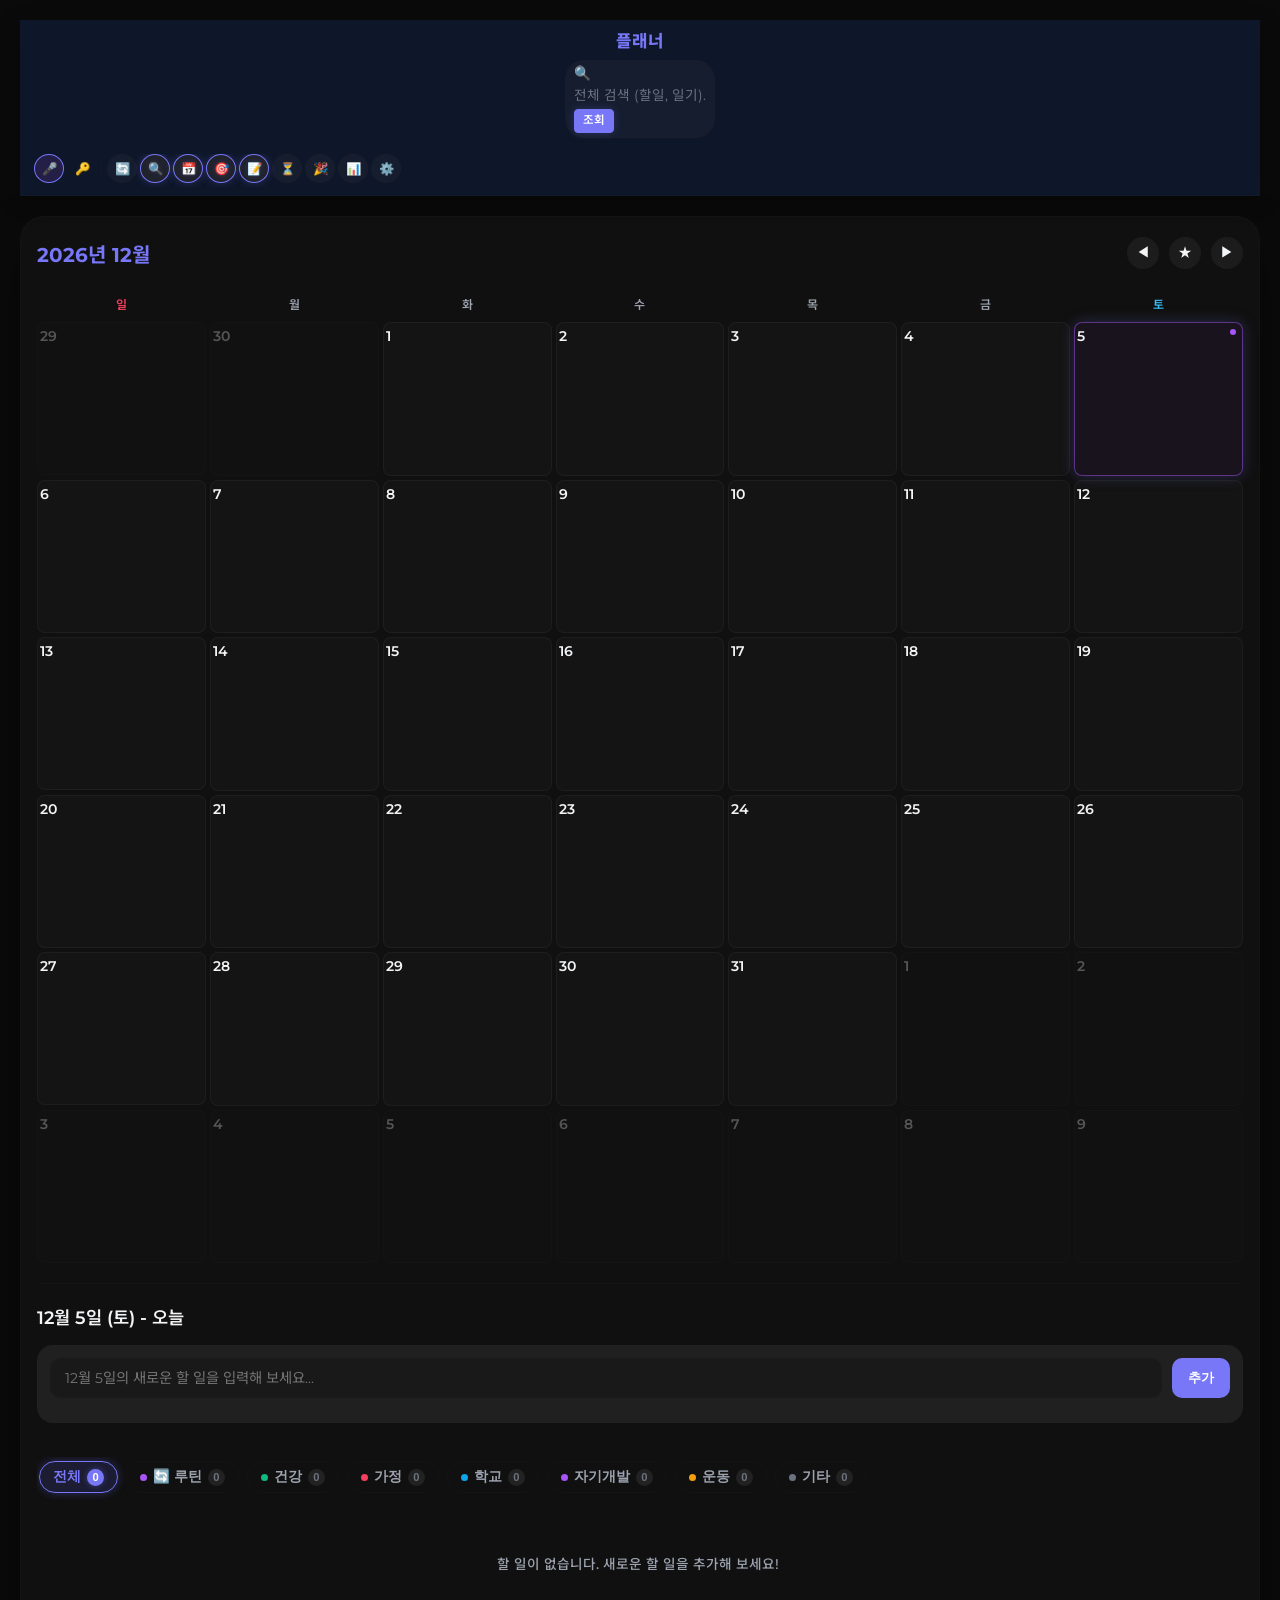
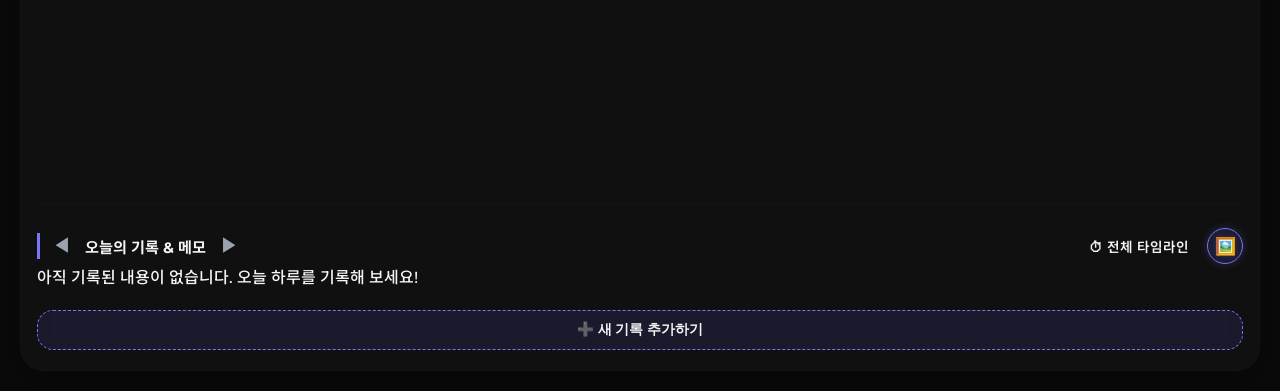
==== index.html @ 65de8361 "Add files via upload" ====
<!DOCTYPE html>
<html lang="ko">
<head>
  <meta charset="UTF-8">
  <meta name="viewport" content="width=device-width, initial-scale=1.0, viewport-fit=cover">
  <title>플래너</title>
  <meta name="description" content="카테고리별 할 일 관리와 달력이 연동되는 모던하고 직관적인 투두 플래너 웹 애플리케이션입니다.">
  <link rel="manifest" href="manifest.json">
  <meta name="theme-color" content="#6366f1">
  <link rel="apple-touch-icon" href="icon.svg">
  <script src="https://accounts.google.com/gsi/client"></script>
  <script src="https://cdnjs.cloudflare.com/ajax/libs/pdf.js/3.11.174/pdf.min.js"></script>
  <script>pdfjsLib.GlobalWorkerOptions.workerSrc = 'https://cdnjs.cloudflare.com/ajax/libs/pdf.js/3.11.174/pdf.worker.min.js';</script>
  <script src="https://cdnjs.cloudflare.com/ajax/libs/pdf-lib/1.17.1/pdf-lib.min.js"></script>
  <script src="storage_proxy.js"></script>
  <link rel="stylesheet" href="style.css?v=202609200848">
  <link rel="stylesheet" href="drawing.css?v=1788058276511">
</head>
<body>
  <!-- Global Upload Overlay -->
  <div id="global-upload-overlay" style="display:none; position:fixed; top:0; left:0; width:100%; height:100%; background:rgba(0,0,0,0.8); z-index:99999; flex-direction:column; justify-content:center; align-items:center; color:white;">
    <div style="font-size: 3rem; margin-bottom: 20px; animation: pulse 1.5s infinite;">🎬</div>
    <div style="font-size: 1.2rem; font-weight: bold; margin-bottom: 10px;">대용량 파일 업로드 중...</div>
    <div style="font-size: 0.9rem; color: #aaa;">앱을 닫거나 화면을 벗어나지 마세요.</div>
  </div>

  <div class="main-wrapper" id="main-wrapper">
    <!-- Global App Header -->
    <header class="global-header">
      <div class="header-logo">
        <span class="logo-text">플래너</span>
      </div>
      <div class="header-search">
        <span class="search-icon">🔍</span>
        <input type="text" id="global-search-input" placeholder="전체 검색 (할일, 일기)..." autocomplete="off">
        <button type="button" id="btn-clear-search" style="display: none;" title="검색 지우기">✕</button>
        <button type="button" id="btn-search-lookup" class="ctrl-btn active" style="height: 24px; padding: 0 8px; font-size: 0.72rem; border-radius: 4px; flex-shrink: 0; line-height: 1.5;">조회</button>
        
        <!-- Floating Search Results Dropdown -->
        <div id="search-results-section" class="search-results-section hidden">
          <div class="search-results-header">
            <h3 class="search-results-title">🔍 검색 결과</h3>
            <button type="button" class="search-results-close-btn" id="btn-close-search-results">닫기</button>
          </div>
          <div id="search-results-grid"></div>
        </div>
      </div>
      <div class="header-controls" id="header-buttons-list">
        <button type="button" id="btn-global-mic" class="header-toggle-btn" title="음성 비서 (명령어 및 할 일 추가)" style="background-color: rgba(168, 85, 247, 0.15); color: var(--accent-color); border: 1px solid var(--accent-color); font-weight: bold;">
          🎤 <span class="btn-text">음성 비서</span>
        </button>
        <div class="header-gdrive-group" style="display: flex; gap: 4px; align-items: center; border-right: 1px solid var(--panel-border); padding-right: 6px; margin-right: 2px;">
          <button type="button" id="btn-header-gdrive-login" class="header-toggle-btn" title="구글 로그인" style="background-color: var(--bg-card); color: var(--text-primary); border: 1px solid var(--panel-border);">🔑 <span class="btn-text">구글 연결</span></button>
          <button type="button" id="btn-header-gdrive-backup" class="header-toggle-btn" title="드라이브 백업" disabled style="background-color: var(--bg-card); color: var(--text-primary); border: 1px solid var(--panel-border);">📤 <span class="btn-text">백업</span></button>
          <button type="button" id="btn-header-gdrive-restore" class="header-toggle-btn" title="드라이브 복원" disabled style="background-color: var(--bg-card); color: var(--text-primary); border: 1px solid var(--panel-border);">📥 <span class="btn-text">복원</span></button>
          <button type="button" id="btn-header-gdrive-logout" class="header-toggle-btn" title="연동 해제" style="display: none; background-color: var(--bg-card); color: var(--text-primary); border: 1px solid var(--panel-border);">🔌 <span class="btn-text">해제</span></button>
        </div>
        <button type="button" id="btn-toggle-search" class="header-toggle-btn active-view" title="🔍 검색창 보이기/숨기기" data-section-id="search">🔍 <span class="btn-text">검색</span></button>
        <button type="button" id="btn-toggle-calendar" class="header-toggle-btn active-view" title="📅 달력 보이기/숨기기" data-section-id="calendar">📅 <span class="btn-text">달력</span></button>
        <button type="button" id="btn-toggle-todos" class="header-toggle-btn active-view" title="🎯 할일 목록 보이기/숨기기" data-section-id="todos">🎯 <span class="btn-text">할일</span></button>
        <button type="button" id="btn-toggle-records" class="header-toggle-btn active-view" title="📝 오늘의 기록 보이기/숨기기" data-section-id="records">📝 <span class="btn-text">기록</span></button>
        <button type="button" id="btn-toggle-routines" class="header-toggle-btn active-view" title="🔄 루틴 관리 보이기/숨기기" data-section-id="routines">🔄 <span class="btn-text">루틴</span></button>
        <button type="button" id="btn-toggle-timeline" class="header-toggle-btn" title="⏳ 타임라인 보이기/숨기기" data-section-id="timeline">⏳ <span class="btn-text">타임라인</span></button>
        <button type="button" id="btn-toggle-ddays" class="header-toggle-btn" title="🎉 디데이/기념일 보이기/숨기기" data-section-id="ddays">🎉 <span class="btn-text">디데이</span></button>
        <button type="button" id="btn-toggle-analytics" class="header-toggle-btn" title="📊 통계/분석 보이기/숨기기" data-section-id="analytics">📊 <span class="btn-text">분석</span></button>
        <button type="button" id="btn-toggle-control-panel" class="header-toggle-btn" title="⚙️ 테마/설정 보이기/숨기기" data-section-id="settings">⚙️ <span class="btn-text">설정</span></button>
      </div>
    </header>

    <!-- Top Controller Bar -->
    <div class="control-panel collapsed" id="control-panel">
      <div class="control-group">
        <span class="control-label">화면 테마:</span>
        <button type="button" class="ctrl-btn active" id="btn-theme-dark">어둡게</button>
        <button type="button" class="ctrl-btn" id="btn-theme-light">밝게</button>
      </div>
      <div class="control-group">
        <span class="control-label">기기 보기:</span>
        <button type="button" class="ctrl-btn active" id="btn-pc-view">PC 보기</button>
        <button type="button" class="ctrl-btn" id="btn-phone-view">핸드폰 보기</button>
      </div>
      <div class="control-group">
        <span class="control-label">일정 삭제:</span>
        <button type="button" class="ctrl-btn" id="btn-clear-mode">지우기 모드</button>
      </div>
      <div class="control-group">
        <span class="control-label">링크 연결:</span>
        <button type="button" class="ctrl-btn active" id="btn-link-enable">이동 허용</button>
        <button type="button" class="ctrl-btn" id="btn-link-disable">이동 안 함</button>
      </div>
      <div class="control-group">
        <span class="control-label">복구 기능:</span>
        <button type="button" class="ctrl-btn active" id="btn-history-enable">활성화</button>
        <button type="button" class="ctrl-btn" id="btn-history-disable">비활성화</button>
      </div>
      <div class="control-row-group color-settings-row">
        <div class="control-group bg-color-group">
          <span class="control-label">배경 색상:</span>
          <div class="bg-presets-container">
            <button type="button" class="bg-preset-btn active" data-hue="0" title="그레이 (기본)" style="background: #475569;"></button>
            <button type="button" class="bg-preset-btn" data-hue="350" title="핑크 (Rose)" style="background: #fda4af;"></button>
            <button type="button" class="bg-preset-btn" data-hue="20" title="피치 (Peach)" style="background: #fed7aa;"></button>
            <button type="button" class="bg-preset-btn" data-hue="55" title="레몬 (Lemon)" style="background: #fef08a;"></button>
            <button type="button" class="bg-preset-btn" data-hue="145" title="민트 (Mint)" style="background: #a7f3d0;"></button>
            <button type="button" class="bg-preset-btn" data-hue="200" title="하늘 (Sky Blue)" style="background: #bae6fd;"></button>
            <button type="button" class="bg-preset-btn" data-hue="265" title="라벤더 (Lavender)" style="background: #ddd6fe;"></button>
          </div>
        </div>
        <div class="control-group font-slider-group">
          <span class="control-label">배경 농도:</span>
          <span class="font-size-label" id="bg-intensity-label">0</span>
          <input type="range" id="bg-intensity-slider" class="font-slider" min="0" max="100" value="0" step="1">
        </div>
        <div class="control-group bg-color-group">
          <span class="control-label">포인트 색상:</span>
          <div class="bg-presets-container">
            <button type="button" class="accent-preset-btn active" data-accent="indigo" title="소프트 인디고 (기본)" style="background: #818cf8;"></button>
            <button type="button" class="accent-preset-btn" data-accent="rose" title="소프트 코랄 로즈" style="background: #fb7185;"></button>
            <button type="button" class="accent-preset-btn" data-accent="pink" title="소프트 파스텔 핑크" style="background: #f472b6;"></button>
            <button type="button" class="accent-preset-btn" data-accent="amber" title="소프트 골드" style="background: #fbbf24;"></button>
            <button type="button" class="accent-preset-btn" data-accent="emerald" title="소프트 에메랄드" style="background: #34d399;"></button>
            <button type="button" class="accent-preset-btn" data-accent="teal" title="소프트 민트민트" style="background: #22d3ee;"></button>
            <button type="button" class="accent-preset-btn" data-accent="purple" title="소프트 라벤더" style="background: #c084fc;"></button>
          </div>
        </div>
        <div class="control-group font-slider-group">
          <span class="control-label">포인트 농도:</span>
          <span class="font-size-label" id="accent-intensity-label">100</span>
          <input type="range" id="accent-intensity-slider" class="font-slider" min="0" max="100" value="100" step="1">
        </div>
      </div>



      <!-- Font Size Modal Trigger Button (Visible on PC, hidden on Mobile) -->
      <div class="control-group pc-font-btn-group">
        <span class="control-label">화면 글씨 크기:</span>
        <button type="button" class="ctrl-btn" id="btn-open-font-size-modal" style="font-weight: 600; display: flex; align-items: center; gap: 6px; height: 32px; border-radius: 6px;">
          🔎 글자/날짜 크기 조절
        </button>
      </div>

      <!-- Mobile Font Size Sliders (Visible on Mobile, hidden on PC) -->
      <div class="control-group font-slider-group mobile-font-sliders">
        <span class="control-label">글씨 크기:</span>
        <span class="font-size-label" id="font-size-label">16px</span>
        <input type="range" id="font-size-slider" class="font-slider" min="10" max="28" value="16" step="1">
      </div>
      <div class="control-group font-slider-group mobile-font-sliders">
        <span class="control-label">날짜 크기:</span>
        <span class="font-size-label" id="date-size-label">14px</span>
        <input type="range" id="date-size-slider" class="font-slider" min="10" max="28" value="14" step="1">
      </div>
      <div class="control-row-group text-settings-row" style="margin-top: 10px; padding-top: 10px; border-top: 1px dashed var(--panel-border); width: 100%; display: flex; flex-wrap: wrap; gap: 16px;">
        <div class="control-group title-custom-group" style="margin: 0;">
          <span class="control-label">플래너 제목:</span>
          <input type="text" id="custom-app-title-input" class="edit-cat-select" placeholder="플래너 제목 입력" style="width: 160px; height: 32px; padding: 0 10px; font-size: 0.85rem; border-radius: 6px;">
        </div>
        <div class="control-group emoji-custom-group" style="margin: 0; width: 100%; display: flex; flex-direction: column; align-items: flex-start; gap: 8px; flex-grow: 1;">
          <span class="control-label">탭 아이콘 변경:</span>
          <button type="button" class="ctrl-btn" id="btn-open-tab-icons-modal" style="width: 100%; max-width: 240px; height: 36px; font-weight: 600; border-radius: 8px; display: flex; align-items: center; justify-content: center; gap: 6px;">🎨 탭 아이콘 & 이름 설정</button>
        </div>
        
        <!-- Google Drive Backup & Sync -->
        <div class="control-group gdrive-custom-group" style="margin: 0; width: 100%; display: flex; flex-direction: column; align-items: flex-start; gap: 8px; flex-grow: 2; white-space: normal;">
          <span class="control-label" style="white-space: normal;">💾 구글 드라이브 연동 & 백업:</span>
          <div style="display: flex; flex-wrap: wrap; gap: 8px; width: 100%; white-space: normal;">
            <button type="button" class="ctrl-btn" id="btn-gdrive-login" style="font-weight: 600; display: flex; align-items: center; gap: 6px;">🔑 구글 로그인</button>
            <button type="button" class="ctrl-btn" id="btn-gdrive-backup" disabled style="font-weight: 600; display: flex; align-items: center; gap: 6px;">📤 드라이브 백업</button>
            <button type="button" class="ctrl-btn" id="btn-gdrive-restore" disabled style="font-weight: 600; display: flex; align-items: center; gap: 6px;">📥 드라이브 복원</button>
            <button type="button" class="ctrl-btn" id="btn-gdrive-recover" disabled style="font-weight: 600; display: flex; align-items: center; gap: 6px; background-color: rgba(239, 68, 68, 0.15); color: #ef4444; border-color: #ef4444;">⏱️ 과거 기록 복구</button>
            <button type="button" class="ctrl-btn" id="btn-gdrive-logout" style="font-weight: 600; display: flex; align-items: center; gap: 6px; display: none;">🔌 연동 해제</button>
          </div>
          <div style="width: 100%; max-width: 100%; font-size: 0.72rem; color: var(--text-secondary); line-height: 1.4; display: flex; flex-direction: column; gap: 6px; box-sizing: border-box; white-space: normal;">
            <div style="display: flex; align-items: center; gap: 6px; flex-wrap: wrap; width: 100%; box-sizing: border-box; white-space: normal;">
              <span id="gdrive-status-badge" style="background: rgba(239,68,68,0.15); color: #ef4444; border: 1px solid #ef4444; padding: 2px 6px; border-radius: 4px; font-weight: 700; white-space: nowrap; flex-shrink: 0;">연결 안 됨</span>
              <span id="gdrive-user-info" style="flex: 1; min-width: 150px; word-break: keep-all; overflow-wrap: anywhere; white-space: normal;">구글 로그인 시 클라우드 실시간 동기화</span>
            </div>
            <!-- Client ID Input -->
            <div style="display: none; background: rgba(255,255,255,0.02); border: 1px solid var(--panel-border); border-radius: 6px; padding: 6px 10px; width: 100%; box-sizing: border-box; white-space: normal;">
              <label for="gdrive-client-id-input" style="font-weight: 600; display: block; margin-bottom: 4px; color: var(--text-primary); white-space: normal; word-break: keep-all;">구글 Client ID 입력 (구글 클라우드 콘솔 발급):</label>
              <div style="display: flex; gap: 6px; width: 100%; white-space: normal;">
                <input type="text" id="gdrive-client-id-input" class="edit-cat-select" placeholder="구글 클라이언트 ID 입력" style="flex-grow: 1; width: 100%; min-width: 0; height: 28px; font-size: 0.75rem; padding: 0 6px; border-radius: 6px; background: rgba(0,0,0,0.2); border: 1px solid var(--panel-border); color: var(--text-primary); outline: none; box-sizing: border-box;">
                <button type="button" id="btn-gdrive-client-id-save" class="ctrl-btn active" style="height: 28px; font-size: 0.75rem; padding: 0 12px; border-radius: 6px; font-weight: 600; white-space: nowrap; flex-shrink: 0;">등록</button>
              </div>
              <p style="margin: 4px 0 0 0; font-size: 0.65rem; color: var(--text-muted); line-height: 1.35; white-space: normal; word-break: keep-all; overflow-wrap: anywhere;">* 로컬 환경에서 백업이 동작하려면 직접 발급받은 Google OAuth 2.0 Web Client ID 기입이 필요합니다.</p>
            </div>
          </div>
        </div>
        
        <!-- Local Backup & Restore -->
        <div class="control-group local-backup-group" style="margin: 0; width: 100%; display: flex; flex-direction: column; align-items: flex-start; gap: 8px; flex-grow: 2; white-space: normal; padding-top: 10px; border-top: 1px dashed var(--panel-border);">
          <span class="control-label" style="white-space: normal;">💾 기기 로컬 백업 & 복원:</span>
          <div style="display: flex; flex-wrap: wrap; gap: 8px; width: 100%; white-space: normal;">
            <button type="button" class="ctrl-btn" id="btn-local-backup" style="font-weight: 600; display: flex; align-items: center; gap: 6px;">📥 기기에 백업 저장</button>
            <label class="ctrl-btn" style="font-weight: 600; display: flex; align-items: center; gap: 6px; cursor: pointer;">
              📤 백업 파일로 복원
              <input type="file" id="local-restore-input" accept=".json" style="display: none;">
            </label>
          </div>
          <p style="margin: 0; font-size: 0.65rem; color: var(--text-muted); line-height: 1.35; white-space: normal; word-break: keep-all; overflow-wrap: anywhere;">* 안드로이드 PWA 환경에서도 다운로드가 차단되지 않도록 Data URI 방식으로 안전하게 파일을 생성합니다.</p>
        </div>
      </div>
    </div>

    <!-- Main App Container -->
    <main class="app-container" id="app">



      <!-- Copy Mode Banner -->
      <div id="copy-mode-banner" class="copy-mode-banner hidden">
        <span>🎯 달력에서 날짜를 클릭하면 이 할 일이 해당 날짜에 복사됩니다.</span>
        <button type="button" id="btn-exit-copy-mode">완료</button>
      </div>

      <!-- Left Calendar Section -->
      <section class="calendar-section" aria-label="달력">
        <div class="calendar-header">
          <h1 class="calendar-title" id="calendar-month-year">2026년 7월</h1>
          <div class="nav-buttons">
            <button type="button" class="nav-btn" id="prev-month-btn" aria-label="이전 달로 이동">◀</button>
            <button type="button" class="nav-btn" id="today-btn" aria-label="오늘 날짜로 이동">★</button>
            <button type="button" class="nav-btn" id="next-month-btn" aria-label="다음 달로 이동">▶</button>
          </div>
        </div>
        
        <div class="calendar-grid" id="calendar-grid">
          <!-- Day names -->
          <div class="day-name">일</div>
          <div class="day-name">월</div>
          <div class="day-name">화</div>
          <div class="day-name">수</div>
          <div class="day-name">목</div>
          <div class="day-name">금</div>
          <div class="day-name">토</div>
          
          <!-- Days will be generated dynamically by JavaScript -->
        </div>
      </section>

      <!-- Right Todo Section -->
      <section class="todo-section" aria-label="할 일 목록">

        <div class="selected-date-title">
          <span id="selected-date-display">2026년 7월 24일 (오늘)</span>
        </div>

        <!-- Add Todo Panel -->
        <div class="todo-input-container">
          <div class="todo-input-row">
            <input type="text" id="todo-input-field" class="todo-input" placeholder="새로운 할 일을 입력해 보세요..." autocomplete="off">
            <button type="button" id="add-todo-btn" class="add-btn">추가</button>
          </div>
          
          <!-- Category Picker & Routine Checkbox -->
          <div class="todo-options-row">
            <div class="category-picker" id="category-selector">
              <!-- Dynamically populated by JS -->
            </div>

            <!-- Add Category Panel (Hidden by default) -->
            <div class="category-form-panel hidden" id="category-form-panel">
              <div class="category-form-header">
                <span>새 카테고리 추가</span>
                <span class="preview-badge" id="category-preview">미리보기</span>
              </div>
              <div class="category-form-body">
                <div class="form-row">
                  <input type="text" id="new-cat-name" placeholder="이름 (최대 6자)" maxlength="6" autocomplete="off">
                  <div class="color-picker-wrapper">
                    <input type="color" id="new-cat-color" value="#a855f7" title="색상 선택">
                  </div>
                </div>
                <div class="form-row">
                  <span class="color-picker-label" style="font-size: 0.75rem; color: var(--text-secondary); white-space: nowrap;">연속 색상:</span>
                  <input type="range" id="new-cat-hue" min="0" max="360" value="270" class="hue-slider" title="색상 선택 스펙트럼">
                </div>
                <div class="form-row">
                  <span class="color-picker-label" style="font-size: 0.75rem; color: var(--text-secondary); white-space: nowrap;">연속 명도:</span>
                  <input type="range" id="new-cat-lightness" min="15" max="85" value="60" class="lightness-slider" title="색상 명도 조절">
                </div>
                <div class="preset-colors-row" id="preset-colors-list">
                  <!-- Presets will be rendered dynamically by JS -->
                </div>
              </div>
              <div class="category-form-actions">
                <button type="button" class="cat-form-btn save" id="btn-save-category">추가</button>
                <button type="button" class="cat-form-btn cancel" id="btn-cancel-category">취소</button>
              </div>
            </div>

            <!-- Routine Repetition Checkbox & Important Checkbox & Time Picker -->
            <div style="display: flex; justify-content: space-between; align-items: center; flex-wrap: wrap; gap: 8px;">
              <div style="display: flex; align-items: center; gap: 14px; flex-wrap: wrap;">
                <label class="routine-label" for="routine-checkbox" style="margin: 0;">
                  <input type="checkbox" id="routine-checkbox" class="routine-checkbox">
                  <span>매일 반복 (루틴)</span>
                </label>
                <label class="important-label" for="important-checkbox" style="margin: 0; display: inline-flex; align-items: center; gap: 6px; cursor: pointer; font-size: 0.8rem; color: #fbbf24; font-weight: 600;">
                  <input type="checkbox" id="important-checkbox" class="important-checkbox">
                  <span>⭐ 중요</span>
                </label>
              </div>

              <!-- Custom Time Selector Trigger & Dropdown -->
              <div class="todo-time-custom-container">
                <button type="button" id="btn-todo-time-trigger" class="todo-time-trigger-btn">⏰ 시간 설정</button>
                
                <div id="todo-time-dropdown" class="todo-time-dropdown hidden">
                  <div class="todo-time-dropdown-body">
                    <div class="time-ampm-group">
                      <button type="button" class="time-ampm-btn active" id="btn-time-ampm-am" data-ampm="AM">오전</button>
                      <button type="button" class="time-ampm-btn" id="btn-time-ampm-pm" data-ampm="PM">오후</button>
                    </div>
                    <select id="todo-custom-hour" class="todo-custom-time-select">
                      <option value="">시</option>
                      <option value="12">12시</option>
                      <option value="01">1시</option>
                      <option value="02">2시</option>
                      <option value="03">3시</option>
                      <option value="04">4시</option>
                      <option value="05">5시</option>
                      <option value="06">6시</option>
                      <option value="07">7시</option>
                      <option value="08">8시</option>
                      <option value="09">9시</option>
                      <option value="10">10시</option>
                      <option value="11">11시</option>
                    </select>
                    <select id="todo-custom-min" class="todo-custom-time-select">
                      <option value="">분</option>
                      <option value="00">00분</option>
                      <option value="05">05분</option>
                      <option value="10">10분</option>
                      <option value="15">15분</option>
                      <option value="20">20분</option>
                      <option value="25">25분</option>
                      <option value="30">30분</option>
                      <option value="35">35분</option>
                      <option value="40">40분</option>
                      <option value="45">45분</option>
                      <option value="50">50분</option>
                      <option value="55">55분</option>
                    </select>
                  </div>
                  <div class="todo-time-shortcuts">
                    <button type="button" class="todo-time-shortcut-btn" id="btn-time-shortcut-midnight">🌙 자정</button>
                    <button type="button" class="todo-time-shortcut-btn" id="btn-time-shortcut-noon">☀️ 정오</button>
                  </div>
                  <div class="todo-time-dropdown-footer">
                    <button type="button" id="btn-todo-time-confirm" class="todo-time-confirm-btn">확인</button>
                    <button type="button" id="btn-todo-time-clear" class="todo-time-clear-btn">지우기</button>
                  </div>
                </div>
              </div>
            </div>
          </div>
        </div>

        <!-- Todo Category Filter Tabs -->
        <div class="todo-cat-filter-container" id="todo-cat-filter-container">
          <div class="todo-cat-filter-tabs" id="todo-cat-filter-tabs" role="tablist" aria-label="카테고리별 할일 필터">
            <!-- Dynamically populated category filter tabs: [전체] [건강] [가정] ... -->
          </div>
        </div>

        <!-- Todo List -->
        <div class="todo-list" id="todo-items-list" role="list">
          <!-- Dynamically populated todo items -->
        </div>

        <!-- Records Wrapper Block -->
        <div class="records-wrapper-block" id="records-wrapper-block">
          <!-- Diary Section (Header & Records) -->
                    <div class="diary-section-header" style="display: flex; align-items: center; justify-content: space-between;">
            <h3 class="diary-section-title" style="display: flex; align-items: center; gap: 10px; margin: 0;">
              <button type="button" id="btn-diary-prev-date" class="date-nav-btn" title="이전 날짜 기록 보기" style="background: none; border: none; font-size: 1.2rem; cursor: pointer; color: var(--text-secondary); padding: 0 4px;">◀</button>
              오늘의 기록 & 메모
              <button type="button" id="btn-diary-next-date" class="date-nav-btn" title="다음 날짜 기록 보기" style="background: none; border: none; font-size: 1.2rem; cursor: pointer; color: var(--text-secondary); padding: 0 4px;">▶</button>
            </h3>
            <div style="display: flex; gap: 8px; align-items: center;">
              <button type="button" id="btn-diary-timeline-shortcut" class="ctrl-btn" title="모든 기록 타임라인으로 보기" style="padding: 4px 10px; font-size: 0.85rem; border-radius: 6px; background-color: var(--card-bg); color: var(--text-color); border: 1px solid var(--border-color); cursor: pointer; display: flex; align-items: center; gap: 4px;">⏱ 전체 타임라인</button>
              <button type="button" id="btn-toggle-all-photos" class="record-photo-toggle-btn active-view" title="모든 사진 접기/펴기">🖼️</button>
            </div>
          </div>
          <div class="diary-section" id="diary-section">
            <div class="records-container" id="records-list-container">
              <!-- Dynamically populated list of records -->
            </div>
            
            <!-- Add New Record Creator Box (Collapsible/Toggleable) -->
            <div id="new-record-creator" class="record-card hidden">
              <div style="position: relative;">
                <textarea id="new-record-text" class="diary-textarea" placeholder="일과 생각, 감정 기록..." autocomplete="off" style="padding-right: 80px;"></textarea>
                <button type="button" class="dictation-btn" id="btn-dictate-record" title="음성 입력 텍스트 변환(STT)" style="top: 50%; right: 46px; transform: translateY(-50%);">🎙️</button>
                
              </div>
              
              <div class="diary-media-row">
                <label class="diary-photo-upload-label" for="new-record-photo-input">
                  <input type="file" id="new-record-photo-input" accept="image/*,video/*,application/pdf" class="diary-file-input" multiple>
                  <span class="upload-icon">📷</span> 첨부
                </label>
                <button type="button" id="btn-record-audio-new-media" class="diary-photo-upload-label" style="background:transparent; border:none; cursor:pointer; font-family:inherit; margin-left: 8px;">
                  <span class="upload-icon">🎙️</span> 음성 녹음
                </button>
                <span id="new-record-save-status" class="diary-save-status">기록 추가 중...</span>
              </div>
              
              <div id="new-record-previews" class="record-draft-previews">
                <!-- Uploaded thumbnail drafts will be listed here -->
              </div>
              <div id="new-record-audio-previews" class="audio-previews-container" style="display: flex; flex-direction: column; gap: 8px; margin-top: 8px;"></div>
              
              <div style="display:flex; justify-content:space-between; align-items:center;">
                <button type="button" id="btn-toggle-new-record-drawing" class="diary-photo-upload-label" style="margin-top:10px; text-align:left; background:transparent; border:none; cursor:pointer;">
                  <span class="upload-icon">🎨</span> 손그림 그리기 (열기/닫기)
                </button>
                <button type="button" id="btn-delete-new-record-drawing" style="display:none; margin-top:10px; padding:6px 12px; background:rgba(239, 68, 68, 0.1); color:#ef4444; border:1px solid #ef4444; border-radius:6px; cursor:pointer; font-size:0.8rem;">
                  🗑️ 삭제
                </button>
              </div>
              <div id="new-record-drawing-container" class="diary-drawing-container hidden" style="display: none;"></div>

              <div class="record-actions">
                <button type="button" id="btn-save-new-record" class="record-btn save">💾 등록하기</button>
                <button type="button" id="btn-cancel-new-record" class="record-btn cancel">취소</button>
              </div>
            </div>

            <!-- Trigger button to add a new record -->
            <div class="add-record-trigger-container" id="add-record-trigger-box">
              <button type="button" id="btn-add-record-trigger" class="add-record-trigger-btn">
                ➕ 새 기록 추가하기
              </button>
            </div>
          </div>
        </div>
      </section>

      <!-- Routines Panel -->
      <section id="routines-panel" class="routines-panel hidden">
        <div class="routines-header">
          <h2 class="routines-title">🔄 루틴 관리</h2>
          <div style="font-size: 0.85rem; color: var(--text-secondary);">매일 반복되는 할 일(루틴)을 한눈에 보고 관리하세요.</div>
        </div>
        <div class="routine-input-container">
          <div class="todo-input-row">
            <input type="text" id="new-routine-input" class="todo-input" placeholder="새로운 루틴을 입력하세요..." autocomplete="off">
            <button type="button" id="add-routine-btn" class="add-btn">추가</button>
          </div>
          <div class="todo-options-row" style="flex-wrap: wrap; gap: 8px;">
            <div class="category-picker" id="routine-category-selector" style="flex: 1; min-width: 200px;">
              <!-- Dynamically populated by JS -->
            </div>
            <div class="routine-date-range-picker" style="display: flex; gap: 4px; align-items: center; flex-wrap: wrap;">
              <span style="font-size: 0.8rem; color: var(--text-secondary); white-space: nowrap;">기간 (선택):</span>
              <input type="date" id="new-routine-start" class="todo-input" style="width: 130px; padding: 6px; font-size: 0.8rem;">
              <span style="color: var(--text-secondary);">~</span>
              <input type="date" id="new-routine-end" class="todo-input" style="width: 130px; padding: 6px; font-size: 0.8rem;">
            </div>
          </div>
        </div>
        <div id="routines-list-container" class="routines-list">
          <!-- Dynamically populated routines -->
        </div>
      </section>


      <!-- D-day Panel -->
      <section id="ddays-panel" class="ddays-panel hidden">
        <div class="ddays-header">
          <div style="display: flex; justify-content: space-between; align-items: center; flex-wrap: wrap; gap: 12px;">
            <div>
              <h2 class="ddays-title">🎉 디데이 & 기념일</h2>
              <div style="font-size: 0.85rem; color: var(--text-secondary);">소중한 기념일과 다가오는 일정을 디데이 카드로 편리하게 정리합니다.</div>
            </div>
            <button type="button" id="btn-add-dday-trigger" class="ctrl-btn active" style="font-weight: 600; display: flex; align-items: center; gap: 6px;">
              ➕ 디데이 추가
            </button>
          </div>
        </div>
        <div id="ddays-list" class="ddays-grid">
          <!-- D-day cards populated dynamically -->
        </div>
      </section>

      <!-- Analytics Dashboard Panel -->
      <section id="analytics-panel" class="analytics-panel hidden">
        <h2 class="analytics-title">📊 일정 성취도 분석</h2>
      
      <!-- Overall Stats Summary Cards -->
      <div class="stats-summary-grid">
        <div class="stats-card clickable" id="stats-card-overall" title="클릭하여 카테고리별 세부 일자 분석 보기">
          <div class="stats-card-val" id="stats-total-rate">0%</div>
          <div class="stats-card-lbl">전체 성취율 (상세 보기 클릭)</div>
          <div class="stats-progress-bar"><div class="stats-progress-fill" id="stats-total-progress"></div></div>
        </div>
        <div class="stats-card clickable" id="stats-card-completed" title="클릭하여 완료한 할 일 목록 보기">
          <div class="stats-card-val" id="stats-completed-count">0</div>
          <div class="stats-card-lbl">완료한 할 일 (상세 보기 클릭)</div>
        </div>
        <div class="stats-card clickable" id="stats-card-pending" title="클릭하여 남은 할 일 목록 보기">
          <div class="stats-card-val" id="stats-pending-count">0</div>
          <div class="stats-card-lbl">남은 할 일 (상세 보기 클릭)</div>
        </div>
      </div>

      <!-- Drilldown Details Panels (Hidden by default) -->
      <div id="overall-drilldown-panel" class="drilldown-panel hidden">
        <h3 class="drilldown-title">📋 카테고리별/할 일 항목별 상세 성취 기록</h3>
        <div id="drilldown-categories-list" class="drilldown-list">
          <!-- Dynamically populated categories, tasks, and date tiles -->
        </div>
      </div>

      <div id="completed-drilldown-panel" class="drilldown-panel hidden">
        <h3 class="drilldown-title">🟢 완료한 할 일 상세 목록</h3>
        <div id="drilldown-completed-list" class="drilldown-list">
          <!-- Grouped by date: Date -> Tasks -->
        </div>
      </div>

      <div id="pending-drilldown-panel" class="drilldown-panel hidden">
        <h3 class="drilldown-title">🔴 남은 할 일 상세 목록</h3>
        <div id="drilldown-pending-list" class="drilldown-list">
          <!-- Grouped by date: Date -> Tasks -->
        </div>
      </div>

      <!-- Main Analysis Tabs / Controls -->
      <div class="analytics-tabs-container">
        <div class="analytics-tab-buttons">
          <button type="button" class="analytics-tab-btn active" id="tab-btn-categories">카테고리별 성취도</button>
          <button type="button" class="analytics-tab-btn" id="tab-btn-todos">할 일 항목별 추적</button>
          <button type="button" class="analytics-tab-btn" id="tab-btn-routines">루틴 달성 현황</button>
        </div>

        <!-- Category Analytics View -->
        <div class="analytics-tab-view" id="view-categories">
          <div class="chart-container">
            <h3 class="chart-title">카테고리별 비교 그래프</h3>
            <div class="bar-chart" id="category-bar-chart">
              <!-- Dynamically populated bars -->
            </div>
          </div>
        </div>

        <!-- Individual Todo Analytics View -->
        <div class="analytics-tab-view hidden" id="view-todos">
          <div class="todo-tracker-controls">
            <label for="tracker-todo-select">할 일 선택:</label>
            <select id="tracker-todo-select" class="tracker-select">
              <!-- Dynamically populated unique todo list -->
            </select>
          </div>

          <div class="todo-tracker-results">
            <div class="todo-tracker-summary" id="todo-tracker-summary-text">
              할 일을 선택하시면 완료 기록 분석이 나타납니다.
            </div>
            
            <!-- Timeline of completion history -->
            <div class="tracker-history-grid" id="tracker-history-grid">
              <!-- Dynamically populated dates -->
            </div>
          </div>
        </div>

        <!-- Routines Analytics View -->
        <div class="analytics-tab-view hidden" id="view-routines">
          <div class="chart-container">
            <h3 class="chart-title">🔥 루틴 실천 통계</h3>
            <div id="routine-stats-container" style="display: flex; flex-direction: column; gap: 12px; margin-top: 16px;">
              <!-- Dynamically populated routine stats -->
            </div>
          </div>
        </div>
      </div>
    </section>
  </main>
</div>

  <!-- Image Lightbox Modal -->
  <div id="image-lightbox-modal" class="lightbox-modal hidden">
    <div class="lightbox-backdrop" id="lightbox-backdrop"></div>
    <div class="lightbox-content">
      <button type="button" class="lightbox-close" id="btn-close-lightbox" title="닫기">&times;</button>
      <button type="button" class="lightbox-nav-btn prev" id="btn-prev-lightbox" title="이전 사진">&lsaquo;</button>
      <button type="button" class="lightbox-nav-btn next" id="btn-next-lightbox" title="다음 사진">&rsaquo;</button>
      <img id="lightbox-image" src="" alt="크게 보기">
      <div class="lightbox-counter" id="lightbox-counter">1 / 1</div>
      <div class="lightbox-actions" style="display: flex; gap: 10px; align-items: center; justify-content: center; flex-wrap: wrap;">
        <button type="button" id="btn-lightbox-rotate" class="lightbox-action-btn" title="사진 회전">🔄 회전</button>
        <a id="lightbox-download-link" href="" download="record-photo.jpg" class="lightbox-download-btn">
          📥 사진 다운로드
        </a>
      </div>
    </div>
  </div>

  <!-- Centered Tab Icon Emoji Picker Modal -->
  <div id="tab-emoji-picker-modal" class="tab-emoji-modal hidden">
    <div class="tab-emoji-backdrop" id="emoji-picker-backdrop"></div>
    <div class="tab-emoji-content" style="width: 90%; max-width: 480px; padding: 20px; border-radius: 16px; background: var(--panel-bg); border: 1px solid var(--panel-border); box-shadow: 0 20px 40px rgba(0,0,0,0.5); backdrop-filter: blur(25px); -webkit-backdrop-filter: blur(25px); box-sizing: border-box;">
      <h3 style="margin-top: 0; margin-bottom: 16px; font-size: 1.1rem; font-weight: 700; color: var(--text-primary); text-align: center;">🎨 탭 아이콘 & 이름 설정</h3>
      
      <div class="modal-tab-rows-container" style="display: flex; flex-direction: column; gap: 12px; margin-bottom: 20px;">
        
        <!-- Search Row -->
        <div class="modal-tab-row" style="display: flex; align-items: center; justify-content: space-between; gap: 8px;">
          <span style="font-size: 0.85rem; font-weight: 600; color: var(--text-secondary); min-width: 45px; text-align: left;">검색:</span>
          <input type="text" id="modal-input-search" class="edit-cat-select" style="width: 70px; height: 28px; padding: 0 6px; font-size: 0.85rem; border-radius: 6px; text-align: center; background: rgba(255,255,255,0.03); border: 1px solid var(--panel-border); color: var(--text-primary); outline: none;">
          <div class="modal-row-presets" data-input-id="modal-input-search" style="display: flex; gap: 6px;">
            <button type="button" class="emoji-preset-btn-item" style="background: transparent; border: none; cursor: pointer; padding: 2px; font-size: 0.95rem;">🔍</button>
            <button type="button" class="emoji-preset-btn-item" style="background: transparent; border: none; cursor: pointer; padding: 2px; font-size: 0.95rem;">🔎</button>
            <button type="button" class="emoji-preset-btn-item" style="background: transparent; border: none; cursor: pointer; padding: 2px; font-size: 0.95rem;">⚡</button>
            <button type="button" class="emoji-preset-btn-item" style="background: transparent; border: none; cursor: pointer; padding: 2px; font-size: 0.95rem;">🔮</button>
            <button type="button" class="emoji-preset-btn-item" style="background: transparent; border: none; cursor: pointer; padding: 2px; font-size: 0.95rem;">👀</button>
          </div>
        </div>

        <!-- Calendar Row -->
        <div class="modal-tab-row" style="display: flex; align-items: center; justify-content: space-between; gap: 8px;">
          <span style="font-size: 0.85rem; font-weight: 600; color: var(--text-secondary); min-width: 45px; text-align: left;">달력:</span>
          <input type="text" id="modal-input-calendar" class="edit-cat-select" style="width: 70px; height: 28px; padding: 0 6px; font-size: 0.85rem; border-radius: 6px; text-align: center; background: rgba(255,255,255,0.03); border: 1px solid var(--panel-border); color: var(--text-primary); outline: none;">
          <div class="modal-row-presets" data-input-id="modal-input-calendar" style="display: flex; gap: 6px;">
            <button type="button" class="emoji-preset-btn-item" style="background: transparent; border: none; cursor: pointer; padding: 2px; font-size: 0.95rem;">📅</button>
            <button type="button" class="emoji-preset-btn-item" style="background: transparent; border: none; cursor: pointer; padding: 2px; font-size: 0.95rem;">📆</button>
            <button type="button" class="emoji-preset-btn-item" style="background: transparent; border: none; cursor: pointer; padding: 2px; font-size: 0.95rem;">🗓️</button>
            <button type="button" class="emoji-preset-btn-item" style="background: transparent; border: none; cursor: pointer; padding: 2px; font-size: 0.95rem;">🌙</button>
            <button type="button" class="emoji-preset-btn-item" style="background: transparent; border: none; cursor: pointer; padding: 2px; font-size: 0.95rem;">⭐</button>
          </div>
        </div>

        <!-- Todos Row -->
        <div class="modal-tab-row" style="display: flex; align-items: center; justify-content: space-between; gap: 8px;">
          <span style="font-size: 0.85rem; font-weight: 600; color: var(--text-secondary); min-width: 45px; text-align: left;">할일:</span>
          <input type="text" id="modal-input-todos" class="edit-cat-select" style="width: 70px; height: 28px; padding: 0 6px; font-size: 0.85rem; border-radius: 6px; text-align: center; background: rgba(255,255,255,0.03); border: 1px solid var(--panel-border); color: var(--text-primary); outline: none;">
          <div class="modal-row-presets" data-input-id="modal-input-todos" style="display: flex; gap: 6px;">
            <button type="button" class="emoji-preset-btn-item" style="background: transparent; border: none; cursor: pointer; padding: 2px; font-size: 0.95rem;">🎯</button>
            <button type="button" class="emoji-preset-btn-item" style="background: transparent; border: none; cursor: pointer; padding: 2px; font-size: 0.95rem;">✅</button>
            <button type="button" class="emoji-preset-btn-item" style="background: transparent; border: none; cursor: pointer; padding: 2px; font-size: 0.95rem;">📋</button>
            <button type="button" class="emoji-preset-btn-item" style="background: transparent; border: none; cursor: pointer; padding: 2px; font-size: 0.95rem;">📌</button>
            <button type="button" class="emoji-preset-btn-item" style="background: transparent; border: none; cursor: pointer; padding: 2px; font-size: 0.95rem;">🔔</button>
          </div>
        </div>

        <!-- Records Row -->
        <div class="modal-tab-row" style="display: flex; align-items: center; justify-content: space-between; gap: 8px;">
          <span style="font-size: 0.85rem; font-weight: 600; color: var(--text-secondary); min-width: 45px; text-align: left;">기록:</span>
          <input type="text" id="modal-input-records" class="edit-cat-select" style="width: 70px; height: 28px; padding: 0 6px; font-size: 0.85rem; border-radius: 6px; text-align: center; background: rgba(255,255,255,0.03); border: 1px solid var(--panel-border); color: var(--text-primary); outline: none;">
          <div class="modal-row-presets" data-input-id="modal-input-records" style="display: flex; gap: 6px;">
            <button type="button" class="emoji-preset-btn-item" style="background: transparent; border: none; cursor: pointer; padding: 2px; font-size: 0.95rem;">📝</button>
            <button type="button" class="emoji-preset-btn-item" style="background: transparent; border: none; cursor: pointer; padding: 2px; font-size: 0.95rem;">✍️</button>
            <button type="button" class="emoji-preset-btn-item" style="background: transparent; border: none; cursor: pointer; padding: 2px; font-size: 0.95rem;">📔</button>
            <button type="button" class="emoji-preset-btn-item" style="background: transparent; border: none; cursor: pointer; padding: 2px; font-size: 0.95rem;">📓</button>
            <button type="button" class="emoji-preset-btn-item" style="background: transparent; border: none; cursor: pointer; padding: 2px; font-size: 0.95rem;">💭</button>
          </div>
        </div>

        <!-- Routines Row -->
        <div class="modal-tab-row" style="display: flex; align-items: center; justify-content: space-between; gap: 8px;">
          <span style="font-size: 0.85rem; font-weight: 600; color: var(--text-secondary); min-width: 45px; text-align: left;">루틴:</span>
          <input type="text" id="modal-input-routines" class="edit-cat-select" style="width: 70px; height: 28px; padding: 0 6px; font-size: 0.85rem; border-radius: 6px; text-align: center; background: rgba(255,255,255,0.03); border: 1px solid var(--panel-border); color: var(--text-primary); outline: none;">
          <div class="modal-row-presets" data-input-id="modal-input-routines" style="display: flex; gap: 6px;">
            <button type="button" class="emoji-preset-btn-item" style="background: transparent; border: none; cursor: pointer; padding: 2px; font-size: 0.95rem;">🔄</button>
            <button type="button" class="emoji-preset-btn-item" style="background: transparent; border: none; cursor: pointer; padding: 2px; font-size: 0.95rem;">♾️</button>
            <button type="button" class="emoji-preset-btn-item" style="background: transparent; border: none; cursor: pointer; padding: 2px; font-size: 0.95rem;">♻️</button>
            <button type="button" class="emoji-preset-btn-item" style="background: transparent; border: none; cursor: pointer; padding: 2px; font-size: 0.95rem;">🔁</button>
            <button type="button" class="emoji-preset-btn-item" style="background: transparent; border: none; cursor: pointer; padding: 2px; font-size: 0.95rem;">💪</button>
          </div>
        </div>

        <!-- Analytics Row -->
        <div class="modal-tab-row" style="display: flex; align-items: center; justify-content: space-between; gap: 8px;">
          <span style="font-size: 0.85rem; font-weight: 600; color: var(--text-secondary); min-width: 45px; text-align: left;">분석:</span>
          <input type="text" id="modal-input-analytics" class="edit-cat-select" style="width: 70px; height: 28px; padding: 0 6px; font-size: 0.85rem; border-radius: 6px; text-align: center; background: rgba(255,255,255,0.03); border: 1px solid var(--panel-border); color: var(--text-primary); outline: none;">
          <div class="modal-row-presets" data-input-id="modal-input-analytics" style="display: flex; gap: 6px;">
            <button type="button" class="emoji-preset-btn-item" style="background: transparent; border: none; cursor: pointer; padding: 2px; font-size: 0.95rem;">📊</button>
            <button type="button" class="emoji-preset-btn-item" style="background: transparent; border: none; cursor: pointer; padding: 2px; font-size: 0.95rem;">📈</button>
            <button type="button" class="emoji-preset-btn-item" style="background: transparent; border: none; cursor: pointer; padding: 2px; font-size: 0.95rem;">💡</button>
            <button type="button" class="emoji-preset-btn-item" style="background: transparent; border: none; cursor: pointer; padding: 2px; font-size: 0.95rem;">🍀</button>
            <button type="button" class="emoji-preset-btn-item" style="background: transparent; border: none; cursor: pointer; padding: 2px; font-size: 0.95rem;">🔥</button>
          </div>
        </div>

        <!-- Settings Row -->
        <div class="modal-tab-row" style="display: flex; align-items: center; justify-content: space-between; gap: 8px;">
          <span style="font-size: 0.85rem; font-weight: 600; color: var(--text-secondary); min-width: 45px; text-align: left;">설정:</span>
          <input type="text" id="modal-input-settings" class="edit-cat-select" style="width: 70px; height: 28px; padding: 0 6px; font-size: 0.85rem; border-radius: 6px; text-align: center; background: rgba(255,255,255,0.03); border: 1px solid var(--panel-border); color: var(--text-primary); outline: none;">
          <div class="modal-row-presets" data-input-id="modal-input-settings" style="display: flex; gap: 6px;">
            <button type="button" class="emoji-preset-btn-item" style="background: transparent; border: none; cursor: pointer; padding: 2px; font-size: 0.95rem;">⚙️</button>
            <button type="button" class="emoji-preset-btn-item" style="background: transparent; border: none; cursor: pointer; padding: 2px; font-size: 0.95rem;">🔧</button>
            <button type="button" class="emoji-preset-btn-item" style="background: transparent; border: none; cursor: pointer; padding: 2px; font-size: 0.95rem;">🛠️</button>
            <button type="button" class="emoji-preset-btn-item" style="background: transparent; border: none; cursor: pointer; padding: 2px; font-size: 0.95rem;">🧩</button>
            <button type="button" class="emoji-preset-btn-item" style="background: transparent; border: none; cursor: pointer; padding: 2px; font-size: 0.95rem;">🎨</button>
          </div>
        </div>

      </div>
      
      <div style="display: flex; gap: 8px; justify-content: flex-end; border-top: 1px solid var(--panel-border); padding-top: 12px;">
        <button type="button" class="ctrl-btn" id="btn-emoji-picker-cancel" style="padding: 6px 16px; font-size: 0.85rem; border-radius: 6px;">취소</button>
        <button type="button" class="ctrl-btn active" id="btn-emoji-picker-apply" style="padding: 6px 16px; font-size: 0.85rem; border-radius: 6px;">적용</button>
      </div>
    </div>
  </div>

  <!-- Routine Edit Popup Modal -->
  <div id="routine-edit-modal" class="todo-modal-wrapper hidden">
    <div class="todo-modal-backdrop" id="routine-edit-backdrop"></div>
    <div class="todo-modal-content">
      <h3 class="todo-modal-title">🔄 루틴 수정</h3>
      
      <div class="todo-modal-field">
        <label for="routine-edit-modal-text" class="todo-modal-label">루틴 내용</label>
        <input type="text" id="routine-edit-modal-text" class="todo-modal-input" placeholder="루틴 내용을 입력해 주세요" style="padding: 10px; box-sizing: border-box;">
      </div>
      
      <div class="todo-modal-field">
        <label class="todo-modal-label">실천 기간 (선택사항)</label>
        <div style="display: flex; gap: 8px; align-items: center; flex-wrap: wrap;">
          <input type="date" id="routine-edit-modal-start" class="todo-modal-input" style="flex: 1; min-width: 120px;">
          <span style="color: var(--text-secondary);">~</span>
          <input type="date" id="routine-edit-modal-end" class="todo-modal-input" style="flex: 1; min-width: 120px;">
        </div>
      </div>
      
      <div class="todo-modal-field">
        <label class="todo-modal-label">카테고리 (탭) 선택</label>
        <div class="todo-modal-cats-grid" id="routine-edit-modal-cats">
          <!-- Dynamically populated category buttons -->
        </div>
      </div>
      
      <div class="todo-modal-actions">
        <button type="button" id="btn-routine-edit-save" class="todo-modal-btn save">💾 저장</button>
        <button type="button" id="btn-routine-edit-cancel" class="todo-modal-btn cancel">취소</button>
      </div>
    </div>
  </div>

  <!-- Todo Edit Popup Modal -->
  <div id="todo-edit-modal" class="todo-modal-wrapper hidden">
    <div class="todo-modal-backdrop" id="todo-edit-backdrop"></div>
    <div class="todo-modal-content">
      <h3 class="todo-modal-title">🎯 할 일 수정</h3>
      
      <div class="todo-modal-field">
        <label for="todo-edit-modal-text" class="todo-modal-label">할 일 내용</label>
        <textarea id="todo-edit-modal-text" class="todo-modal-input" placeholder="할 일을 입력해 주세요" rows="3" style="resize: vertical; min-height: 80px; padding: 10px; line-height: 1.4; font-family: inherit; box-sizing: border-box;"></textarea>
      </div>
      
      <div class="todo-modal-field">
        <label for="todo-edit-modal-memo" class="todo-modal-label" style="display: flex; justify-content: space-between; align-items: center;">
          <span>메모 (수행 기록/특이사항)</span>
          <div style="display: flex; gap: 8px;">
            <button type="button" class="dictation-btn" id="btn-fullscreen-memo" title="전체창에서 길게 쓰기" style="position: static; background: none; border: none; font-size: 1.2rem; cursor: pointer; color: var(--text-color);">🔲</button>
            <button type="button" class="dictation-btn" id="btn-dictate-todo-modal" title="음성 녹음 및 텍스트 변환(STT)" style="position: static; background: none; border: none; font-size: 1.2rem; cursor: pointer; color: var(--text-color);">🎙️</button>
          </div>
        </label>
        <textarea id="todo-edit-modal-memo" class="todo-modal-input" placeholder="수행하면서 있었던 일이나 특이사항을 적어보세요..." rows="5" style="resize: vertical; min-height: 120px; padding: 10px; line-height: 1.4; font-family: inherit; box-sizing: border-box;"></textarea>
        <div id="todo-edit-modal-audio-previews" class="audio-previews-container" style="display: flex; flex-direction: column; gap: 8px; margin-top: 8px;"></div>
        
        <!-- Photo Upload for Todo Memo -->
        <div class="diary-media-row" style="margin-top: 8px;">
          <label class="diary-photo-upload-label" for="todo-edit-modal-photo-input" style="font-size: 0.8rem; padding: 6px 10px;">
            <input type="file" id="todo-edit-modal-photo-input" accept="image/*,video/*,application/pdf" class="diary-file-input" multiple>
            <span class="upload-icon">📷</span> 사진 첨부 (여러장 가능)
          </label>
          <span id="todo-edit-modal-photo-status" class="diary-save-status"></span>
        </div>
        <div id="todo-edit-modal-previews" class="record-draft-previews" style="margin-top: 8px;"></div>
      </div>

      <!-- Drawing -->
      <div class="todo-modal-field">
        <div style="display:flex; justify-content:space-between; align-items:center; margin-bottom: 6px;">
          <button type="button" id="btn-toggle-todo-modal-drawing" class="todo-modal-label" style="text-align: left; background: transparent; border: none; font-size: 0.8rem; cursor: pointer;">
            <span class="upload-icon">🎨</span> 손그림 그리기 (열기/닫기)
          </button>
          <button type="button" id="btn-delete-todo-modal-drawing" style="display:none; padding:6px 12px; background:rgba(239, 68, 68, 0.1); color:#ef4444; border:1px solid #ef4444; border-radius:6px; cursor:pointer; font-size:0.8rem;">
            🗑️ 삭제
          </button>
        </div>
        <div id="todo-edit-modal-drawing-container" class="diary-drawing-container hidden" style="display: none;"></div>
      </div>
      
      <div class="todo-modal-field">
        <label class="todo-modal-label">시간 설정 (선택사항)</label>
        <div class="todo-modal-time-inline" style="flex-wrap: wrap; gap: 8px;">
          <div class="time-ampm-group">
            <button type="button" class="time-ampm-btn active" id="btn-modal-ampm-am" data-ampm="AM">오전</button>
            <button type="button" class="time-ampm-btn" id="btn-modal-ampm-pm" data-ampm="PM">오후</button>
          </div>
          <select id="todo-edit-modal-hour" class="todo-modal-time-select">
            <option value="">시</option>
            <option value="12">12시</option>
            <option value="01">1시</option>
            <option value="02">2시</option>
            <option value="03">3시</option>
            <option value="04">4시</option>
            <option value="05">5시</option>
            <option value="06">6시</option>
            <option value="07">7시</option>
            <option value="08">8시</option>
            <option value="09">9시</option>
            <option value="10">10시</option>
            <option value="11">11시</option>
          </select>
          <select id="todo-edit-modal-min" class="todo-modal-time-select">
            <option value="">분</option>
            <option value="00">00분</option>
            <option value="05">05분</option>
            <option value="10">10분</option>
            <option value="15">15분</option>
            <option value="20">20분</option>
            <option value="25">25분</option>
            <option value="30">30분</option>
            <option value="35">35분</option>
            <option value="40">40분</option>
            <option value="45">45분</option>
            <option value="50">50분</option>
            <option value="55">55분</option>
          </select>
          <div class="todo-modal-time-shortcuts" style="display: flex; gap: 4px;">
            <button type="button" class="todo-time-shortcut-btn" id="btn-modal-shortcut-midnight" style="padding: 6px 10px; font-size: 0.75rem;">🌙 자정</button>
            <button type="button" class="todo-time-shortcut-btn" id="btn-modal-shortcut-noon" style="padding: 6px 10px; font-size: 0.75rem;">☀️ 정오</button>
          </div>
          <button type="button" id="btn-todo-edit-clear-time" class="todo-modal-btn cancel" style="margin: 0; padding: 8px 12px; font-size: 0.8rem;">지우기</button>
        </div>
      </div>
      
      <div class="todo-modal-field">
        <label class="todo-modal-label">카테고리 (탭) 선택</label>
        <div class="todo-modal-cats-grid" id="todo-edit-modal-cats">
          <!-- Dynamically populated category buttons -->
        </div>
      </div>

      <div class="todo-modal-field" style="margin-top: 4px;">
        <label class="routine-label" for="todo-edit-modal-important" style="display: inline-flex; align-items: center; gap: 8px; cursor: pointer; color: #fbbf24; font-weight: 600;">
          <input type="checkbox" id="todo-edit-modal-important" class="important-checkbox">
          <span>⭐ 중요 표시 (목록 최상단에 고정)</span>
        </label>
      </div>
      
      <div class="todo-modal-actions">
        <button type="button" id="btn-todo-edit-save" class="todo-modal-btn save">💾 저장</button>
        <button type="button" id="btn-todo-edit-delete" class="todo-modal-btn delete">🗑️ 삭제</button>
        <button type="button" id="btn-todo-edit-cancel" class="todo-modal-btn cancel">취소</button>
      </div>
    </div>
  </div>

  <!-- D-day Add/Edit Modal -->
  <div id="dday-modal" class="todo-modal-wrapper hidden">
    <div class="todo-modal-backdrop" id="dday-modal-backdrop"></div>
    <div class="todo-modal-content">
      <h3 class="todo-modal-title" id="dday-modal-title">🎉 디데이 추가</h3>
      
      <div class="todo-modal-field">
        <label for="dday-title-input" class="todo-modal-label">디데이 제목</label>
        <input type="text" id="dday-title-input" class="todo-modal-input" placeholder="예: 여자친구와 100일, 자격증 시험">
      </div>
      
      <div class="todo-modal-field">
        <label for="dday-date-input" class="todo-modal-label">목표 날짜</label>
        <input type="date" id="dday-date-input" class="todo-modal-input">
      </div>
      
      <div class="todo-modal-field">
        <label class="todo-modal-label">디데이 유형</label>
        <div class="time-ampm-group" style="display: flex; width: 100%; gap: 4px;">
          <button type="button" class="time-ampm-btn active" id="btn-dday-type-countdown" style="flex: 1; padding: 10px 4px; font-size: 0.8rem;" data-type="countdown">일반 디데이 (D-일)</button>
          <button type="button" class="time-ampm-btn" id="btn-dday-type-anniversary" style="flex: 1; padding: 10px 4px; font-size: 0.8rem;" data-type="anniversary">매년 기념일 (생일 등)</button>
        </div>
      </div>

      <div class="todo-modal-field">
        <label class="todo-modal-label">테마 색상</label>
        <div style="display: flex; gap: 8px; flex-wrap: wrap;" id="dday-modal-colors">
          <button type="button" class="dday-color-dot active" data-color="#6366f1" style="background: #6366f1; width: 28px; height: 28px; border-radius: 50%; border: 2px solid white; cursor: pointer; padding:0;"></button>
          <button type="button" class="dday-color-dot" data-color="#ec4899" style="background: #ec4899; width: 28px; height: 28px; border-radius: 50%; border: 2px solid transparent; cursor: pointer; padding:0;"></button>
          <button type="button" class="dday-color-dot" data-color="#f59e0b" style="background: #f59e0b; width: 28px; height: 28px; border-radius: 50%; border: 2px solid transparent; cursor: pointer; padding:0;"></button>
          <button type="button" class="dday-color-dot" data-color="#10b981" style="background: #10b981; width: 28px; height: 28px; border-radius: 50%; border: 2px solid transparent; cursor: pointer; padding:0;"></button>
          <button type="button" class="dday-color-dot" data-color="#3b82f6" style="background: #3b82f6; width: 28px; height: 28px; border-radius: 50%; border: 2px solid transparent; cursor: pointer; padding:0;"></button>
          <button type="button" class="dday-color-dot" data-color="#8b5cf6" style="background: #8b5cf6; width: 28px; height: 28px; border-radius: 50%; border: 2px solid transparent; cursor: pointer; padding:0;"></button>
        </div>
      </div>
      
      <div class="todo-modal-actions">
        <button type="button" id="btn-dday-save" class="todo-modal-btn save">💾 저장</button>
        <button type="button" id="btn-dday-cancel" class="todo-modal-btn cancel">취소</button>
      </div>
    </div>
  </div>

  <!-- Font Size Settings Modal (PC only) -->
  <div id="font-size-modal" class="todo-modal-wrapper hidden">
    <div class="todo-modal-backdrop" id="font-size-modal-backdrop"></div>
    <div class="todo-modal-content size-modal-content">
      <h3 class="todo-modal-title">🔎 글자 및 날짜 크기 조절</h3>
      
      <div class="todo-modal-field" style="margin-bottom: 12px; display: flex; flex-direction: column;">
        <div style="display: flex; justify-content: space-between; align-items: center; margin-bottom: 6px;">
          <label class="todo-modal-label" style="font-weight: 600;">글씨 크기</label>
          <span class="font-size-label" id="modal-font-size-label" style="color: var(--accent-color);">16px</span>
        </div>
        <input type="range" id="modal-font-size-slider" class="font-slider" min="10" max="28" value="16" step="1" style="width: 100%;">
      </div>
      
      <div class="todo-modal-field" style="margin-bottom: 16px; display: flex; flex-direction: column;">
        <div style="display: flex; justify-content: space-between; align-items: center; margin-bottom: 6px;">
          <label class="todo-modal-label" style="font-weight: 600;">날짜 크기</label>
          <span class="font-size-label" id="modal-date-size-label" style="color: var(--accent-color);">14px</span>
        </div>
        <input type="range" id="modal-date-size-slider" class="font-slider" min="10" max="28" value="14" step="1" style="width: 100%;">
      </div>
      
      <div class="todo-modal-actions" style="margin-top: 8px;">
        <button type="button" id="btn-font-size-modal-close" class="todo-modal-btn save" style="width: 100%;">확인</button>
      </div>
    </div>
  </div>

  <!-- Voice Assistant Overlay -->
  <div id="voice-overlay" class="voice-overlay hidden">
    <div class="voice-overlay-content">
      <div class="voice-pulse-ring"></div>
      <div class="voice-icon-large">🎤</div>
      <div class="voice-status" id="voice-status-text">듣고 있습니다...</div>
      <div class="voice-hint">명령어: "할 일 탭 열어", "분석 화면 열어"<br>할 일 추가: "내일 2시 운동 할 일 추가"</div>
      <button type="button" class="voice-cancel-btn" id="btn-voice-cancel">취소</button>
    </div>
  </div>

  <!-- Floating Scroll-to-Top Button -->
  <button type="button" id="btn-scroll-to-top" class="scroll-to-top-btn" title="맨 위로 가기">
    <svg xmlns="http://www.w3.org/2000/svg" width="20" height="20" viewBox="0 0 24 24" fill="none" stroke="currentColor" stroke-width="3" stroke-linecap="round" stroke-linejoin="round" style="display: block;"><line x1="12" y1="19" x2="12" y2="5"></line><polyline points="5 12 12 5 19 12"></polyline></svg>
  </button>

  <!-- Floating History Controls -->
  <div class="floating-history-controls" id="floating-history-controls">
    <button type="button" class="ctrl-btn" id="btn-undo" disabled title="이전 작업으로 되돌리기" style="width: 36px; height: 36px; border-radius: 50%; padding: 0; display: flex; align-items: center; justify-content: center;">
      <svg xmlns="http://www.w3.org/2000/svg" width="16" height="16" viewBox="0 0 24 24" fill="none" stroke="currentColor" stroke-width="3" stroke-linecap="round" stroke-linejoin="round" style="display: block;"><line x1="19" y1="12" x2="5" y2="12"></line><polyline points="12 19 5 12 12 5"></polyline></svg>
    </button>
    <button type="button" class="ctrl-btn" id="btn-redo" disabled title="되돌린 작업 다시 실행" style="width: 36px; height: 36px; border-radius: 50%; padding: 0; display: flex; align-items: center; justify-content: center;">
      <svg xmlns="http://www.w3.org/2000/svg" width="16" height="16" viewBox="0 0 24 24" fill="none" stroke="currentColor" stroke-width="3" stroke-linecap="round" stroke-linejoin="round" style="display: block;"><line x1="5" y1="12" x2="19" y2="12"></line><polyline points="12 5 19 12 12 19"></polyline></svg>
    </button>
  </div>

  <!-- Fullscreen Memo Modal -->
  <div id="fullscreen-memo-modal" class="todo-modal-wrapper hidden" style="z-index: 100000;">
    <div class="todo-modal-backdrop" id="fullscreen-memo-backdrop"></div>
    <div class="todo-modal-content" style="width: 95%; max-width: 800px; height: 90vh; display: flex; flex-direction: column;">
      <h3 class="todo-modal-title">📝 메모 전체창 편집</h3>
      <textarea id="fullscreen-memo-textarea" class="todo-modal-input" placeholder="여기에 메모를 길게 작성하세요..." style="flex-grow: 1; resize: none; padding: 16px; font-size: 1rem; line-height: 1.6; font-family: inherit; box-sizing: border-box; margin-bottom: 16px;"></textarea>
      <div class="todo-modal-actions" style="margin-top: auto;">
        <button type="button" id="btn-fullscreen-memo-save" class="todo-modal-btn save">확인 (적용)</button>
        <button type="button" id="btn-fullscreen-memo-cancel" class="todo-modal-btn cancel">취소</button>
      </div>
    </div>
  </div>

  <!-- Drawing Fullscreen Modal -->
  <div id="drawing-fullscreen-modal" class="drawing-fullscreen-modal hidden" style="display: none;">
    <div id="drawing-fullscreen-container" style="width: 100%; height: 100%; display: flex; flex-direction: column;"></div>
  </div>

  <link rel="stylesheet" href="style.css?v=202609200848">
  <script src="https://cdn.jsdelivr.net/npm/sortablejs@latest/Sortable.min.js"></script>
  <script src="drawing.js?v=1788058276511"></script>
  <script src="app.js?v=202609200848"></script>
<!-- GDrive Recovery Modal -->
<div id="gdrive-recovery-modal" class="modal-backdrop hidden">
  <div class="modal-content" style="max-width: 500px; padding: 25px;">
    <h3 style="font-size: 1.25rem; font-weight: 700; margin-bottom: 10px; display: flex; align-items: center; gap: 8px;">
      <span style="font-size: 1.4rem;">⏱️</span> 과거 기록 복구
    </h3>
    <p style="color: var(--text-color); opacity: 0.8; font-size: 0.9rem; margin-bottom: 20px; line-height: 1.5;">
      구글 드라이브에 저장된 이전 버전의 백업본을 불러와 기기를 덮어씁니다.<br>
      덮어써진 데이터나 잃어버린 기록을 복구할 수 있습니다.
    </p>
    
    <div id="recovery-revisions-list" style="max-height: 300px; overflow-y: auto; margin-bottom: 20px; border-radius: 8px; border: 1px solid var(--border-color); padding: 10px; display: flex; flex-direction: column; gap: 8px;">
      <div style="text-align: center; padding: 20px; color: var(--text-color); opacity: 0.6; font-size: 0.9rem;">
        기록을 불러오는 중...
      </div>
    </div>

    <div class="modal-actions" style="margin-top: 15px; justify-content: flex-end;">
      <button type="button" class="btn btn-cancel" id="btn-gdrive-recovery-cancel">닫기</button>
    </div>
  </div>
</div>
<!-- Timeline Modal -->
<div class="todo-modal-backdrop hidden" id="timeline-modal-backdrop" style="z-index: 2000;"></div>
<div class="todo-modal-content timeline-modal-content hidden" id="timeline-modal-content" style="z-index: 2001; width: 95%; max-width: 1000px; height: 90vh; display: flex; flex-direction: column; position: fixed; top: 0; bottom: 0; left: 0; right: 0; margin: auto;">
  <div class="timeline-header" style="flex-shrink: 0; padding-bottom: 15px; border-bottom: 1px solid var(--border-color); margin-bottom: 15px;">
    <div style="display: flex; justify-content: space-between; align-items: center; flex-wrap: wrap; gap: 12px;">
      <div>
        <h2 class="timeline-title">⏱ 타임라인</h2>
        <div style="font-size: 0.85rem; color: var(--text-secondary);">과거부터 현재까지 기록한 모든 일기와 할 일을 시간의 흐름대로 모아봅니다.</div>
      </div>
      <div style="display: flex; align-items: center; gap: 12px;">
        <div class="timeline-filters" style="display: flex; gap: 8px; flex-wrap: wrap;">
          <button type="button" class="timeline-filter-btn active" data-filter="all">🌐 전체</button>
          <button type="button" class="timeline-filter-btn" data-filter="todo">🎯 할 일</button>
          <button type="button" class="timeline-filter-btn" data-filter="diary">📝 기록</button>
          <button type="button" class="timeline-filter-btn" data-filter="stats">📊 통계</button>
        </div>
        <button type="button" id="btn-timeline-close" class="ctrl-btn" title="닫기" style="padding: 8px; font-size: 1.2rem; cursor: pointer; color: var(--text-color); background: none; border: none;">✖</button>
      </div>
    </div>
  </div>
  <div id="timeline-list" class="timeline-list" style="overflow-y: auto; flex-grow: 1; padding-right: 10px;">
    <!-- Timeline date cards will be populated dynamically -->
  </div>
</div>
</body>
</html>
---- style.css ----
@import url('https://fonts.googleapis.com/css2?family=Montserrat:wght@300;400;600;700&family=Noto+Sans+KR:wght@300;400;500;700&display=swap');

:root {
  --bg-hue: 240;
  --bg-saturation: 0%;
  --bg-lightness: 6%;
  --bg-color: hsl(var(--bg-hue), var(--bg-saturation), var(--bg-lightness));
  --panel-bg: rgba(20, 26, 46, 0.45);
  --panel-border: rgba(255, 255, 255, 0.08);
  --box-bg: rgba(255, 255, 255, 0.04);
  --search-bg: #111827; /* solid dark background for search dropdown */
  --text-primary: #f3f4f6;
  --text-secondary: #9ca3af;
  --text-muted: #6b7280;
  
  /* Category Colors */
  --cat-health: #10b981;       /* Emerald */
  --cat-family: #f43f5e;       /* Rose */
  --cat-school: #0ea5e9;       /* Sky Blue */
  --cat-dev: #a855f7;          /* Purple */
  --cat-exercise: #f59e0b;     /* Amber */
  --cat-other: #6b7280;        /* Gray */
  
  --accent-color: #6366f1;     /* Indigo primary */
  --accent-glow: rgba(99, 102, 241, 0.15);
  
  --date-font-size: 14px;      /* Adjustable date number size */
  --transition: all 0.3s cubic-bezier(0.4, 0, 0.2, 1);
}

* {
  box-sizing: border-box;
  margin: 0;
  padding: 0;
}

/* Font Size is now controlled dynamically via JS slider */

html, body {
  max-width: 100%;
  overflow-x: hidden;
}

body {
  font-family: 'Montserrat', 'Noto Sans KR', sans-serif;
  font-weight: 500;
  background-color: var(--bg-color);
  color: var(--text-primary);
  min-height: 100vh;
  display: flex;
  justify-content: center;
  align-items: flex-start;
  padding: 20px;
  transition: font-size 0.2s ease;
}

@media (max-width: 900px) {
  body {
    padding: 8px 6px;
  }
}

/* Main Wrapper holds Controls + App Container */
.main-wrapper {
  position: relative;
  width: 100%;
  max-width: 1600px;
  display: flex;
  flex-direction: column;
  gap: 20px;
  transition: var(--transition);
}

/* Phone Mode Container Override */
.main-wrapper.phone-mode {
  width: 100%;
  max-width: 1600px;
  height: auto;
  border: none;
  border-radius: 0;
  background: transparent;
  overflow: visible;
  box-shadow: none;
  position: relative;
  gap: 20px;
  display: flex;
  flex-direction: column;
}

/* Control Panel */
.control-panel {
  display: flex;
  flex-wrap: wrap;
  gap: 16px 24px;
  justify-content: flex-start;
  align-items: center;
  background: rgba(255, 255, 255, 0.03);
  border: 1px solid var(--panel-border);
  border-radius: 16px;
  padding: 16px 24px;
  backdrop-filter: blur(10px);
}

.control-row-group {
  display: flex;
  flex-wrap: wrap;
  gap: 16px 24px;
  align-items: center;
}

.phone-mode .control-row-group {
  display: contents;
}

.color-settings-row {
  flex-grow: 1;
}

@media (min-width: 901px) {
  .color-settings-row {
    flex-wrap: wrap;
  }
}

/* Control Panel in Phone Mode */
.phone-mode .control-panel {
  border-radius: 16px;
  border: 1px solid var(--panel-border);
  background: rgba(15, 23, 42, 0.9);
  padding: 14px 10px;
  z-index: 10;
  flex-direction: column;
  gap: 12px;
  align-items: stretch;
  box-sizing: border-box;
}

.control-group {
  display: flex;
  align-items: center;
  gap: 8px;
  white-space: nowrap;
  flex-shrink: 0;
}

.phone-mode .control-group {
  display: flex;
  flex-wrap: wrap;
  justify-content: space-between;
  align-items: center;
  gap: 8px;
  width: 100%;
  white-space: normal;
}

.phone-mode .control-label {
  min-width: 96px;
  flex-shrink: 0;
  display: inline-block;
}

.phone-mode .ctrl-btn {
  padding: 5px 8px;
  font-size: 0.75rem;
}

.control-label {
  font-size: 0.85rem;
  font-weight: 600;
  color: var(--text-secondary);
}

.ctrl-btn {
  background: rgba(255, 255, 255, 0.05);
  border: 1px solid var(--panel-border);
  color: var(--text-secondary);
  padding: 6px 12px;
  border-radius: 8px;
  cursor: pointer;
  font-size: 0.8rem;
  font-weight: 600;
  font-family: inherit;
  transition: var(--transition);
}

.ctrl-btn:hover {
  background: rgba(255, 255, 255, 0.1);
  color: var(--text-primary);
}

.ctrl-btn.active {
  background: var(--accent-color);
  color: white;
  border-color: var(--accent-color);
  box-shadow: 0 0 10px var(--accent-glow);
}

/* Font Size Slider */
.font-slider-group {
  gap: 10px;
}

.font-size-label {
  font-size: 0.8rem;
  font-weight: 700;
  color: var(--accent-color);
  min-width: 36px;
  text-align: center;
  font-variant-numeric: tabular-nums;
}

.font-slider {
  -webkit-appearance: none;
  appearance: none;
  width: 120px;
  height: 6px;
  border-radius: 3px;
  background: rgba(255, 255, 255, 0.1);
  outline: none;
  cursor: pointer;
  transition: var(--transition);
}

.font-slider:hover {
  background: rgba(255, 255, 255, 0.15);
}

.font-slider::-webkit-slider-thumb {
  -webkit-appearance: none;
  appearance: none;
  width: 18px;
  height: 18px;
  border-radius: 50%;
  background: var(--accent-color);
  cursor: pointer;
  box-shadow: 0 0 8px var(--accent-glow), 0 2px 6px rgba(0, 0, 0, 0.3);
  transition: var(--transition);
}

.font-slider::-webkit-slider-thumb:hover {
  transform: scale(1.2);
  box-shadow: 0 0 14px var(--accent-glow), 0 2px 8px rgba(0, 0, 0, 0.4);
}

.font-slider::-moz-range-thumb {
  width: 18px;
  height: 18px;
  border: none;
  border-radius: 50%;
  background: var(--accent-color);
  cursor: pointer;
  box-shadow: 0 0 8px var(--accent-glow), 0 2px 6px rgba(0, 0, 0, 0.3);
}

.font-slider::-moz-range-track {
  height: 6px;
  border-radius: 3px;
  background: rgba(255, 255, 255, 0.1);
}

/* App Container */
.app-container {
  position: relative;
  width: 100%;
  display: grid;
  grid-template-columns: 1.2fr 1fr;
  gap: 30px;
  background: var(--panel-bg);
  backdrop-filter: blur(20px);
  -webkit-backdrop-filter: blur(20px);
  border: 1px solid var(--panel-border);
  border-radius: 24px;
  padding: 30px;
  box-shadow: 0 20px 50px rgba(0, 0, 0, 0.3);
  transition: var(--transition);
}

/* App Container in Phone Mode */
.phone-mode .app-container {
  grid-template-columns: 1fr;
  height: auto;
  overflow-y: visible;
  padding: 20px 16px;
  gap: 20px;
}

.phone-mode .calendar-grid {
  gap: 4px;
  width: 100%;
}

.phone-mode .calendar-cell {
  min-height: calc(var(--date-font-size) + 16px);
  padding: 4px 2px;
  border-radius: 8px;
  width: 100%;
}

.phone-mode .calendar-section {
  width: 100%;
}

.phone-mode .calendar-section .calendar-title {
  font-size: 20px !important;
}

.phone-mode .calendar-section .nav-btn {
  font-size: 14px !important;
  width: 32px !important;
  height: 32px !important;
}

.phone-mode .calendar-section .day-name {
  font-size: 12px !important;
  padding: 6px 0 !important;
}

.phone-mode .calendar-section .date-number {
  font-size: var(--date-font-size) !important;
}

.phone-mode .cell-dot {
  width: 4px;
  height: 4px;
}

.phone-mode .cell-dot-container {
  gap: 2px;
}

.phone-mode .todo-input-container {
  width: 100%;
  min-width: 0;
  padding: 12px;
}

.phone-mode .todo-options-row {
  width: 100%;
  min-width: 0;
}

.phone-mode .todo-section {
  width: 100%;
  min-width: 0;
}



/* Common Header Styles */
h1, h2, h3 {
  font-weight: 700;
}

/* Left Section: Calendar */
.calendar-section {
  display: flex;
  flex-direction: column;
}

.calendar-header {
  display: flex;
  justify-content: space-between;
  align-items: center;
  margin-bottom: 20px;
}

.calendar-title {
  font-size: 1.35rem;
  font-weight: 700;
  color: var(--accent-color);
}

.nav-buttons {
  display: flex;
  gap: 10px;
}

.nav-btn {
  background: rgba(255, 255, 255, 0.05);
  border: 1px solid var(--panel-border);
  color: var(--text-primary);
  width: 36px;
  height: 36px;
  border-radius: 50%;
  cursor: pointer;
  display: flex;
  align-items: center;
  justify-content: center;
  transition: var(--transition);
}

.nav-btn:hover {
  background: rgba(255, 255, 255, 0.15);
  transform: scale(1.05);
}

.calendar-grid {
  display: grid;
  grid-template-columns: repeat(7, minmax(0, 1fr));
  gap: 8px;
}

.day-name {
  text-align: center;
  font-size: 0.8rem;
  font-weight: 600;
  color: var(--text-secondary);
  padding: 8px 0;
  text-transform: uppercase;
}

.day-name:nth-child(7n) {
  color: #38bdf8;
}

.day-name:nth-child(7n-6) {
  color: #f43f5e;
}

.calendar-cell {
  aspect-ratio: 1.1;
  background: rgba(255, 255, 255, 0.02);
  border: 1px solid rgba(255, 255, 255, 0.04);
  border-radius: 12px;
  padding: 6px;
  display: flex;
  flex-direction: column;
  justify-content: space-between;
  cursor: pointer;
  position: relative;
  transition: var(--transition);
  min-height: 60px;
}

.calendar-cell:hover {
  background: rgba(255, 255, 255, 0.08);
  border-color: rgba(255, 255, 255, 0.15);
  transform: translateY(-2px);
}

.calendar-cell.active-date {
  background: rgba(99, 102, 241, 0.15);
  border-color: var(--accent-color);
  box-shadow: 0 0 15px var(--accent-glow);
}

.calendar-cell.search-match-cell {
  border-color: var(--accent-color) !important;
  box-shadow: 0 0 12px var(--accent-glow) !important;
  background: rgba(255, 255, 255, 0.08) !important;
}

.search-date-pill {
  font-size: 0.75rem;
  background: rgba(255, 255, 255, 0.06);
  border: 1px solid var(--panel-border);
  border-radius: 6px;
  padding: 2px 8px;
  margin-right: 8px;
  color: var(--accent-color);
  font-weight: 700;
  transition: var(--transition);
  cursor: pointer;
  display: inline-block;
  white-space: nowrap;
}

.search-date-pill:hover {
  background: var(--accent-color);
  color: #ffffff;
  border-color: var(--accent-color);
  box-shadow: 0 0 8px var(--accent-glow);
}

.record-search-header {
  font-size: 0.8rem;
  font-weight: 700;
  color: var(--accent-color);
  margin-bottom: 8px;
  cursor: pointer;
  display: inline-block;
  transition: var(--transition);
}

.record-search-header:hover {
  opacity: 0.8;
  transform: translateX(2px);
}

.calendar-cell.other-month {
  opacity: 0.3;
}

.calendar-cell.today {
  border-color: rgba(168, 85, 247, 0.5);
  background: rgba(168, 85, 247, 0.05);
}

.calendar-cell.today::after {
  content: '';
  position: absolute;
  top: 6px;
  right: 6px;
  width: 6px;
  height: 6px;
  background-color: var(--cat-dev);
  border-radius: 50%;
}

.date-number {
  font-size: var(--date-font-size);
  font-weight: 600;
}

.cell-dot-container {
  display: flex;
  flex-wrap: wrap;
  gap: 4px;
  margin-top: 4px;
  max-height: 24px;
  overflow: hidden;
}

.cell-dot {
  width: 6px;
  height: 6px;
  border-radius: 50%;
}

/* Right Section: Todos */
.todo-section {
  display: flex;
  flex-direction: column;
  border-left: 1px solid var(--panel-border);
  padding-left: 30px;
}

.phone-mode .todo-section {
  border-left: none;
  padding-left: 0;
  border-top: 1px solid var(--panel-border);
  padding-top: 20px;
}



.selected-date-title {
  font-size: 1.1rem;
  color: var(--text-primary);
  margin-bottom: 16px;
  font-weight: 600;
  display: flex;
  justify-content: space-between;
  align-items: center;
}

.todo-input-container {
  background: var(--box-bg);
  border: 1px solid var(--panel-border);
  border-radius: 16px;
  padding: 16px;
  margin-bottom: 20px;
  display: flex;
  flex-direction: column;
  gap: 12px;
}

.todo-input-row {
  display: flex;
  gap: 10px;
  width: 100%;
}

.todo-input {
  flex: 1;
  min-width: 0; /* Allows the input to shrink to fit layout */
  background: rgba(0, 0, 0, 0.2);
  border: 1px solid var(--panel-border);
  border-radius: 10px;
  padding: 10px 14px;
  color: var(--text-primary);
  font-size: 0.9rem;
  font-family: inherit;
  outline: none;
  transition: var(--transition);
}

.todo-input:focus {
  border-color: var(--accent-color);
  box-shadow: 0 0 10px var(--accent-glow);
}

.add-btn {
  background: var(--accent-color);
  border: none;
  color: white;
  border-radius: 10px;
  padding: 0 16px;
  font-weight: 600;
  cursor: pointer;
  transition: var(--transition);
  flex-shrink: 0; /* Prevents button from shrinking or wrapping text */
}

.add-btn:hover {
  transform: translateY(-1px);
  box-shadow: 0 5px 15px var(--accent-glow);
}

/* Options row: picker & routine checkbox */
.todo-options-row {
  display: flex;
  flex-direction: column;
  gap: 12px;
  max-height: 0;
  overflow: hidden;
  opacity: 0;
  margin-top: 0;
  transition: max-height 0.3s cubic-bezier(0.4, 0, 0.2, 1), opacity 0.2s ease, margin-top 0.3s ease;
}

.todo-input-container.expanded .todo-options-row {
  max-height: 400px;
  opacity: 1;
  margin-top: 12px;
  overflow: visible;
}

/* Category Pickers */
.category-picker {
  display: flex;
  flex-wrap: wrap;
  gap: 6px;
}

.cat-option {
  display: flex;
  align-items: center;
  gap: 5px;
  padding: 7px 16px;
  border-radius: 20px;
  font-size: 0.9rem;
  font-weight: 600;
  cursor: pointer;
  border: 1px solid transparent;
  transition: var(--transition);
  opacity: 0.6;
}

.cat-option:hover {
  opacity: 0.9;
}

.cat-option.selected {
  opacity: 1;
  border-color: currentColor;
  box-shadow: 0 0 8px currentColor;
}

/* Routine Checkbox Label */
.routine-label {
  display: inline-flex;
  align-items: center;
  gap: 8px;
  cursor: pointer;
  font-size: 0.8rem;
  color: var(--text-secondary);
  font-weight: 500;
  user-select: none;
  align-self: flex-start;
}

.routine-checkbox {
  appearance: none;
  -webkit-appearance: none;
  width: 16px;
  height: 16px;
  border: 1.5px solid var(--text-secondary);
  border-radius: 4px;
  outline: none;
  cursor: pointer;
  display: flex;
  align-items: center;
  justify-content: center;
  transition: var(--transition);
}

.routine-checkbox:checked {
  background-color: var(--cat-dev);
  border-color: var(--cat-dev);
}

.routine-checkbox:checked::after {
  content: '✓';
  color: white;
  font-size: 10px;
  font-weight: bold;
}

/* Category specific classes */
.cat-health-style { color: var(--cat-health); background: rgba(16, 185, 129, 0.1); }
.cat-family-style { color: var(--cat-family); background: rgba(244, 63, 94, 0.1); }
.cat-school-style { color: var(--cat-school); background: rgba(14, 165, 233, 0.1); }
.cat-dev-style { color: var(--cat-dev); background: rgba(168, 85, 247, 0.1); }
.cat-exercise-style { color: var(--cat-exercise); background: rgba(245, 158, 11, 0.1); }
.cat-other-style { color: var(--cat-other); background: rgba(107, 114, 128, 0.1); }

/* Todo Category Filter Tabs Bar */
.todo-cat-filter-container {
  margin-top: 14px;
  margin-bottom: 12px;
  width: 100%;
}

.todo-cat-filter-tabs {
  display: flex;
  gap: 8px;
  overflow-x: auto;
  padding: 4px 2px 8px 2px;
  scrollbar-width: none; /* Firefox */
  -ms-overflow-style: none; /* IE/Edge */
  -webkit-overflow-scrolling: touch;
  flex-wrap: wrap;
}

.todo-cat-filter-tabs::-webkit-scrollbar {
  display: none; /* Chrome/Safari */
}

.todo-cat-filter-tab {
  display: inline-flex;
  align-items: center;
  gap: 6px;
  padding: 6px 13px;
  border-radius: 20px;
  font-size: 0.85rem;
  font-weight: 600;
  cursor: pointer;
  border: 1.5px solid var(--panel-border);
  background: var(--bg-card);
  color: var(--text-secondary);
  transition: all 0.2s cubic-bezier(0.4, 0, 0.2, 1);
  user-select: none;
  white-space: nowrap;
  flex-shrink: 0;
}

.todo-cat-filter-tab:hover {
  background: rgba(255, 255, 255, 0.1);
  color: var(--text-primary);
  border-color: rgba(255, 255, 255, 0.3);
  transform: translateY(-1px);
}

.light-theme .todo-cat-filter-tab:hover {
  background: rgba(0, 0, 0, 0.06);
  color: var(--text-primary);
  border-color: rgba(0, 0, 0, 0.15);
}

.todo-cat-filter-tab .cat-filter-dot {
  width: 7px;
  height: 7px;
  border-radius: 50%;
  flex-shrink: 0;
  transition: transform 0.2s ease, box-shadow 0.2s ease;
}

.todo-cat-filter-tab .tab-badge {
  display: inline-flex;
  align-items: center;
  justify-content: center;
  font-size: 0.7rem;
  min-width: 17px;
  height: 17px;
  padding: 0 4px;
  border-radius: 10px;
  background: rgba(255, 255, 255, 0.08);
  color: var(--text-muted);
  font-weight: 600;
  transition: all 0.2s ease;
}

.light-theme .todo-cat-filter-tab .tab-badge {
  background: rgba(0, 0, 0, 0.06);
}

.todo-cat-filter-tab.active {
  background: rgba(var(--cat-rgb, 99, 102, 241), 0.16);
  color: var(--cat-color, var(--accent-color));
  border-color: var(--cat-color, var(--accent-color));
  box-shadow: 0 0 10px rgba(var(--cat-rgb, 99, 102, 241), 0.35);
  font-weight: 700;
}

.todo-cat-filter-tab.active .tab-badge {
  background: var(--cat-color, var(--accent-color));
  color: #ffffff;
  font-weight: 700;
  box-shadow: 0 0 6px rgba(var(--cat-rgb, 99, 102, 241), 0.4);
}

.todo-cat-filter-tab.active .cat-filter-dot {
  transform: scale(1.25);
  box-shadow: 0 0 6px currentColor;
}

/* Category specific filter tab styles */
.todo-cat-filter-tab[data-category="all"].active {
  --cat-color: var(--accent-color);
  --cat-rgb: 99, 102, 241;
}
.todo-cat-filter-tab[data-category="routine"] { --cat-color: #a855f7; --cat-rgb: 168, 85, 247; }
.todo-cat-filter-tab[data-category="health"] { --cat-color: var(--cat-health); --cat-rgb: 16, 185, 129; }
.todo-cat-filter-tab[data-category="family"] { --cat-color: var(--cat-family); --cat-rgb: 244, 63, 94; }
.todo-cat-filter-tab[data-category="school"] { --cat-color: var(--cat-school); --cat-rgb: 14, 165, 233; }
.todo-cat-filter-tab[data-category="dev"] { --cat-color: var(--cat-dev); --cat-rgb: 168, 85, 247; }
.todo-cat-filter-tab[data-category="exercise"] { --cat-color: var(--cat-exercise); --cat-rgb: 245, 158, 11; }
.todo-cat-filter-tab[data-category="other"] { --cat-color: var(--cat-other); --cat-rgb: 107, 114, 128; }

/* Filtered empty state */
.todo-filter-empty-state {
  display: flex;
  flex-direction: column;
  align-items: center;
  justify-content: center;
  gap: 12px;
  padding: 32px 20px;
  background: rgba(255, 255, 255, 0.02);
  border: 1px dashed var(--panel-border);
  border-radius: 12px;
  text-align: center;
  color: var(--text-secondary);
  font-size: 0.88rem;
  animation: fadeIn 0.25s ease;
}

.todo-filter-empty-state .empty-actions {
  display: flex;
  gap: 8px;
  flex-wrap: wrap;
  justify-content: center;
  margin-top: 4px;
}

.todo-filter-empty-state .empty-btn {
  padding: 6px 14px;
  font-size: 0.8rem;
  font-weight: 600;
  border-radius: 6px;
  border: 1px solid var(--panel-border);
  background: var(--bg-card);
  color: var(--text-primary);
  cursor: pointer;
  transition: var(--transition);
  display: inline-flex;
  align-items: center;
  gap: 4px;
}

.todo-filter-empty-state .empty-btn:hover {
  background: rgba(255, 255, 255, 0.1);
  transform: translateY(-1px);
}

.todo-filter-empty-state .empty-btn.primary {
  background: var(--accent-glow);
  border-color: var(--accent-color);
  color: #ffffff;
}

/* Todo List Container */
.todo-list {
  display: flex;
  flex-direction: column;
  gap: 10px;
  max-height: 380px;
  overflow-y: auto;
  padding-right: 4px;
}

.phone-mode .todo-list {
  max-height: none;
  overflow-y: visible;
}

.todo-list::-webkit-scrollbar {
  width: 6px;
}

.todo-list::-webkit-scrollbar-thumb {
  background: rgba(255, 255, 255, 0.1);
  border-radius: 10px;
}

.todo-item {
  display: flex;
  flex-direction: column;
  align-items: stretch;
  -webkit-user-select: none;
  user-select: none;
  -webkit-touch-callout: none;
  padding: 12px 16px;
  background: var(--box-bg);
  border: 1px solid var(--panel-border);
  border-radius: 12px;
  transition: var(--transition);
  animation: slideIn 0.25s ease-out;
  min-width: 0;
  width: 100%;
  gap: 4px;
}

.todo-item-main {
  display: flex;
  align-items: center;
  justify-content: space-between;
  gap: 10px;
  width: 100%;
}

.todo-item:hover {
  background: rgba(255, 255, 255, 0.05);
  border-color: rgba(255, 255, 255, 0.1);
  transform: translateX(3px);
}

/* Important Todo Item Styling */
.todo-item.is-important {
  border-left: 3.5px solid #fbbf24;
  border-color: rgba(251, 191, 36, 0.45);
  background: var(--box-bg);
  box-shadow: 0 2px 10px rgba(251, 191, 36, 0.12);
}

.light-theme .todo-item.is-important {
  background: var(--box-bg);
  box-shadow: 0 2px 8px rgba(217, 119, 6, 0.15);
}

.todo-item.is-important.completed {
  border-left-color: rgba(251, 191, 36, 0.4);
  opacity: 0.65;
  background: var(--box-bg);
}

.todo-item-left {
  display: flex;
  align-items: center;
  gap: 10px;
  flex: 1;
  min-width: 0;
  flex-wrap: wrap;
}

.todo-memo-text {
  flex-basis: 100%;
  font-size: 0.8rem;
  color: var(--text-secondary);
  background: rgba(255, 255, 255, 0.03);
  padding: 6px 10px;
  border-radius: 6px;
  margin-top: 2px;
  border-left: 3px solid var(--accent-color);
  word-break: break-all;
  white-space: pre-wrap;
  line-height: 1.4;
}

.todo-item.completed .todo-memo-text {
  opacity: 0.6;
}

.todo-checkbox {
  appearance: none;
  -webkit-appearance: none;
  width: 18px;
  height: 18px;
  border: 2px solid var(--text-secondary);
  border-radius: 6px;
  outline: none;
  cursor: pointer;
  display: flex;
  align-items: center;
  justify-content: center;
  transition: var(--transition);
  flex-shrink: 0;
}

.todo-checkbox:checked {
  background-color: var(--accent-color);
  border-color: var(--accent-color);
}

.todo-checkbox:checked::after {
  content: '✓';
  color: white;
  font-size: 11px;
  font-weight: bold;
}

.todo-text {
  font-size: 0.9rem;
  color: var(--text-primary);
  transition: var(--transition);
  flex: 1;
  min-width: 0;
  word-break: break-all;
  overflow-wrap: break-word;
  white-space: normal;
}

.todo-item.completed .todo-text {
  text-decoration: line-through;
  color: var(--text-muted);
}

.todo-badge {
  font-size: 0.7rem;
  font-weight: 700;
  padding: 2px 6px;
  border-radius: 8px;
  white-space: nowrap;
  flex-shrink: 0;
}

.todo-item-meta {
  display: flex;
  align-items: center;
  gap: 6px;
  flex-shrink: 0;
}

.routine-badge {
  background: rgba(168, 85, 247, 0.2);
  color: var(--cat-dev);
  border: 1px solid rgba(168, 85, 247, 0.4);
  font-size: 0.65rem;
  font-weight: 700;
  padding: 1px 5px;
  border-radius: 6px;
  white-space: nowrap;
  flex-shrink: 0;
}

/* Important Badge in Meta */
.important-badge {
  display: inline-flex;
  align-items: center;
  gap: 3px;
  padding: 1px 6px;
  border-radius: 6px;
  font-size: 0.65rem;
  font-weight: 700;
  color: #d97706;
  background: rgba(251, 191, 36, 0.18);
  border: 1px solid rgba(251, 191, 36, 0.5);
  box-shadow: 0 0 6px rgba(251, 191, 36, 0.25);
  white-space: nowrap;
  flex-shrink: 0;
}

.light-theme .important-badge {
  color: #b45309;
  background: rgba(251, 191, 36, 0.25);
  border: 1px solid rgba(217, 119, 6, 0.6);
}

/* Important Checkbox */
.important-checkbox {
  appearance: none;
  -webkit-appearance: none;
  width: 16px;
  height: 16px;
  border: 1.5px solid #fbbf24;
  border-radius: 4px;
  outline: none;
  cursor: pointer;
  display: flex;
  align-items: center;
  justify-content: center;
  transition: var(--transition);
  background: transparent;
  flex-shrink: 0;
}

.important-checkbox:checked {
  background-color: #f59e0b;
  border-color: #f59e0b;
}

.important-checkbox:checked::after {
  content: '★';
  color: white;
  font-size: 10px;
  font-weight: bold;
}

/* Star Button */
.todo-star-btn {
  background: transparent;
  border: none;
  font-size: 1rem;
  color: var(--text-muted);
  cursor: pointer;
  padding: 3px 5px;
  border-radius: 6px;
  transition: all 0.2s cubic-bezier(0.4, 0, 0.2, 1);
  display: flex;
  align-items: center;
  justify-content: center;
  line-height: 1;
  flex-shrink: 0;
  opacity: 0.5;
}

.todo-item:hover .todo-star-btn {
  opacity: 1;
}

.todo-star-btn:hover {
  transform: scale(1.25);
  color: #fbbf24;
  text-shadow: 0 0 8px rgba(251, 191, 36, 0.8);
  opacity: 1;
}

.todo-star-btn.active {
  color: #fbbf24;
  transform: scale(1.1);
  filter: drop-shadow(0 0 6px rgba(251, 191, 36, 0.7));
  opacity: 1;
}

.delete-btn {
  background: transparent;
  border: none;
  color: var(--text-muted);
  cursor: pointer;
  font-size: 1rem;
  transition: var(--transition);
  padding: 4px;
  flex-shrink: 0;
}

.delete-btn:hover {
  color: #f43f5e;
  transform: scale(1.1);
}

/* Action Buttons Container */
.todo-action-btns {
  display: flex;
  align-items: center;
  gap: 4px;
  flex-shrink: 0;
}

/* Edit Button */
.edit-btn {
  background: transparent;
  border: none;
  color: var(--text-muted);
  cursor: pointer;
  font-size: 0.85rem;
  transition: var(--transition);
  padding: 4px;
  flex-shrink: 0;
  opacity: 0;
}

.todo-item:hover .edit-btn {
  opacity: 1;
}

.edit-btn:hover {
  color: var(--accent-color);
  transform: scale(1.15);
}

/* Inline Edit Input */
.edit-input {
  flex: 1;
  min-width: 0;
  background: rgba(99, 102, 241, 0.1);
  border: 1.5px solid var(--accent-color);
  border-radius: 8px;
  padding: 6px 10px;
  color: var(--text-primary);
  font-size: 0.9rem;
  font-family: inherit;
  outline: none;
  transition: var(--transition);
  box-shadow: 0 0 12px var(--accent-glow);
  animation: editFadeIn 0.2s ease-out;
}

.edit-input:focus {
  border-color: #818cf8;
  box-shadow: 0 0 16px rgba(99, 102, 241, 0.3);
}

@keyframes editFadeIn {
  from {
    opacity: 0;
    transform: scaleX(0.95);
  }
  to {
    opacity: 1;
    transform: scaleX(1);
  }
}

.empty-state {
  text-align: center;
  padding: 40px 20px;
  color: var(--text-secondary);
  font-size: 0.85rem;
}

@keyframes slideIn {
  from {
    opacity: 0;
    transform: translateY(10px);
  }
  to {
    opacity: 1;
    transform: translateY(0);
  }
}

/* Calendar Visibility Toggles */
.hidden {
  display: none !important;
}

.app-container.hide-calendar {
  grid-template-columns: 1fr;
}

.app-container.hide-calendar .todo-section {
  border-left: none;
  padding-left: 0;
}

/* Clear Mode Active Styles */
.ctrl-btn#btn-clear-mode.active {
  background: #ef4444 !important;
  color: white !important;
  border-color: #ef4444 !important;
  box-shadow: 0 0 10px rgba(239, 68, 68, 0.4) !important;
}

.clear-mode-active .calendar-cell {
  cursor: pointer;
}

.clear-mode-active .calendar-cell:hover {
  background: rgba(239, 68, 68, 0.15) !important;
  border-color: #ef4444 !important;
  box-shadow: 0 0 12px rgba(239, 68, 68, 0.3) !important;
}

/* Disabled Control Buttons */
.ctrl-btn:disabled {
  opacity: 0.3;
  cursor: not-allowed;
  background: rgba(255, 255, 255, 0.02) !important;
  color: var(--text-muted) !important;
  box-shadow: none !important;
  border-color: var(--panel-border) !important;
}

/* --- Dynamic Category Management --- */

/* Category Form Panel */
.category-form-panel {
  background: var(--box-bg);
  border: 1px solid var(--panel-border);
  border-radius: 12px;
  padding: 14px;
  display: flex;
  flex-direction: column;
  gap: 12px;
  animation: slideDown 0.25s cubic-bezier(0.4, 0, 0.2, 1);
  margin-top: 5px;
  width: 100%;
}

.category-form-panel.hidden {
  display: none !important;
}

.category-form-header {
  display: flex;
  justify-content: space-between;
  align-items: center;
  font-size: 0.85rem;
  font-weight: 600;
  color: var(--text-secondary);
}

.preview-badge {
  font-size: 0.8rem;
  padding: 4px 10px;
  border-radius: 12px;
  font-weight: 600;
  border: 1px solid transparent;
  transition: var(--transition);
}

.category-form-body {
  display: flex;
  flex-direction: column;
  gap: 10px;
}

.form-row {
  display: flex;
  gap: 8px;
  align-items: center;
  width: 100%;
}

#new-cat-name {
  flex: 1;
  background: rgba(0, 0, 0, 0.25);
  border: 1px solid var(--panel-border);
  border-radius: 8px;
  padding: 8px 12px;
  color: var(--text-primary);
  font-size: 0.85rem;
  outline: none;
  transition: var(--transition);
  min-width: 0;
}

#new-cat-name:focus {
  border-color: var(--accent-color);
  box-shadow: 0 0 8px var(--accent-glow);
}

.color-picker-wrapper {
  position: relative;
  width: 32px;
  height: 32px;
  border-radius: 8px;
  overflow: hidden;
  border: 1px solid var(--panel-border);
  cursor: pointer;
  flex-shrink: 0;
}

#new-cat-color {
  position: absolute;
  top: -6px;
  left: -6px;
  width: 44px;
  height: 44px;
  cursor: pointer;
  border: none;
  background: none;
  padding: 0;
}

/* Preset Colors */
.preset-colors-row {
  display: flex;
  gap: 8px;
  flex-wrap: wrap;
  padding: 4px 0;
}

.preset-color-dot {
  width: 20px;
  height: 20px;
  border-radius: 50%;
  cursor: pointer;
  border: 2px solid transparent;
  transition: var(--transition);
  box-shadow: 0 2px 4px rgba(0, 0, 0, 0.2);
}

.preset-color-dot:hover {
  transform: scale(1.2);
}

.preset-color-dot.active {
  border-color: var(--text-primary);
  box-shadow: 0 0 8px currentColor;
}

/* Form Actions */
.category-form-actions {
  display: flex;
  justify-content: flex-end;
  gap: 8px;
}

.cat-form-btn {
  padding: 6px 12px;
  border-radius: 6px;
  font-size: 0.8rem;
  font-weight: 600;
  cursor: pointer;
  border: none;
  transition: var(--transition);
}

.cat-form-btn.save {
  background: var(--accent-color);
  color: white;
}

.cat-form-btn.save:hover {
  box-shadow: 0 0 10px var(--accent-glow);
}

.cat-form-btn.cancel {
  background: rgba(255, 255, 255, 0.05);
  color: var(--text-secondary);
  border: 1px solid var(--panel-border);
}

.cat-form-btn.cancel:hover {
  background: rgba(255, 255, 255, 0.1);
  color: var(--text-primary);
}

/* Add Category Trigger Button */
.add-cat-trigger {
  border: 1px dashed var(--text-muted) !important;
  background: transparent !important;
  color: var(--text-muted) !important;
}

.add-cat-trigger:hover {
  border-style: solid;
  border-color: var(--text-secondary) !important;
  color: var(--text-primary) !important;
}

/* Delete Category Button */
.delete-cat-btn {
  margin-left: 6px;
  font-size: 1rem;
  line-height: 1;
  color: var(--text-muted);
  cursor: pointer;
  transition: var(--transition);
  display: inline-flex;
  align-items: center;
  justify-content: center;
  width: 14px;
  height: 14px;
  border-radius: 50%;
}

.delete-cat-btn:hover {
  color: #f43f5e;
  background: rgba(244, 63, 94, 0.15);
  transform: scale(1.2);
}

@keyframes slideDown {
  from {
    opacity: 0;
    transform: translateY(-8px);
    max-height: 0;
  }
  to {
    opacity: 1;
    transform: translateY(0);
    max-height: 250px;
  }
}

/* --- Hue Slider (spectrum) --- */
.hue-slider {
  -webkit-appearance: none;
  appearance: none;
  flex: 1;
  height: 10px;
  border-radius: 5px;
  background: linear-gradient(to right, #ff0000 0%, #ffff00 17%, #00ff00 33%, #00ffff 50%, #0000ff 67%, #ff00ff 83%, #ff0000 100%);
  outline: none;
  cursor: pointer;
  border: 1px solid rgba(255, 255, 255, 0.1);
  box-shadow: inset 0 1px 3px rgba(0, 0, 0, 0.4);
}

.hue-slider::-webkit-slider-thumb {
  -webkit-appearance: none;
  appearance: none;
  width: 16px;
  height: 16px;
  border-radius: 50%;
  background: white;
  border: 2px solid #000;
  cursor: pointer;
  box-shadow: 0 1px 4px rgba(0, 0, 0, 0.4);
  transition: transform 0.1s ease;
}

.hue-slider::-webkit-slider-thumb:hover {
  transform: scale(1.15);
}

/* --- Edit Category Pill Button --- */
.edit-cat-btn {
  margin-left: 6px;
  font-size: 0.7rem;
  line-height: 1;
  color: var(--text-muted);
  cursor: pointer;
  transition: var(--transition);
  display: inline-flex;
  align-items: center;
  justify-content: center;
  width: 14px;
  height: 14px;
  border-radius: 50%;
}

.edit-cat-btn:hover {
  color: var(--accent-color);
  background: rgba(99, 102, 241, 0.15);
  transform: scale(1.2);
}

/* --- Light Theme Variables & Overrides --- */
body.light-theme {
  --bg-color: hsl(var(--bg-hue), var(--bg-saturation), var(--bg-lightness));
  --search-bg: #ffffff; /* solid white background in light theme */
  --text-primary: #0f172a;      /* Slate 900 */
  --text-secondary: #475569;    /* Slate 600 */
  --text-muted: #94a3b8;        /* Slate 400 */
}

/* Light Theme Controller Overrides */
body.light-theme .control-panel {
  background: rgba(255, 255, 255, 0.65);
}

body.light-theme .ctrl-btn {
  background: rgba(15, 23, 42, 0.04);
  color: var(--text-secondary);
  border-color: rgba(15, 23, 42, 0.06);
}

body.light-theme .ctrl-btn:hover {
  background: rgba(15, 23, 42, 0.08);
  color: var(--text-primary);
}

body.light-theme .ctrl-btn.active {
  background: var(--accent-color);
  color: white;
  border-color: var(--accent-color);
}

body.light-theme .ctrl-btn#btn-clear-mode.active {
  background: #ef4444 !important;
  color: white !important;
  border-color: #ef4444 !important;
}

body.light-theme .font-slider {
  background: rgba(0, 0, 0, 0.06);
}

body.light-theme .todo-input {
  background: rgba(255, 255, 255, 0.95);
  border-color: rgba(15, 23, 42, 0.1);
  box-shadow: inset 0 1px 2px rgba(0, 0, 0, 0.05);
}

body.light-theme .todo-input:focus {
  border-color: var(--accent-color);
  box-shadow: 0 0 8px var(--accent-glow);
}

body.light-theme .calendar-cell {
  background: rgba(255, 255, 255, 0.3);
  border-color: rgba(15, 23, 42, 0.04);
}

body.light-theme .calendar-cell:hover {
  background: rgba(255, 255, 255, 0.85);
  border-color: rgba(15, 23, 42, 0.1);
}

body.light-theme .calendar-cell.active-date {
  background: rgba(79, 70, 229, 0.08);
  border-color: var(--accent-color);
}

body.light-theme .calendar-cell.today {
  border-color: rgba(168, 85, 247, 0.4);
  background: rgba(168, 85, 247, 0.04);
}

body.light-theme .todo-item {
  border-color: rgba(15, 23, 42, 0.06);
}

body.light-theme .todo-item:hover {
  background: rgba(255, 255, 255, 0.95);
  border-color: rgba(15, 23, 42, 0.12);
}

body.light-theme .todo-checkbox {
  border-color: #cbd5e1;
}

body.light-theme .todo-checkbox:checked {
  background-color: var(--accent-color);
  border-color: var(--accent-color);
}

body.light-theme .routine-checkbox {
  border-color: #cbd5e1;
}

body.light-theme .routine-checkbox:checked {
  background-color: var(--cat-dev);
  border-color: var(--cat-dev);
}



body.light-theme #new-cat-name {
  background: rgba(255, 255, 255, 0.9);
  border-color: rgba(15, 23, 42, 0.1);
}

body.light-theme #new-cat-name:focus {
  border-color: var(--accent-color);
}

body.light-theme .hue-slider {
  border-color: rgba(0, 0, 0, 0.08);
  box-shadow: inset 0 1px 2px rgba(0, 0, 0, 0.15);
}

body.light-theme .cat-form-btn.cancel {
  background: rgba(255, 255, 255, 0.8);
  color: var(--text-secondary);
  border-color: rgba(15, 23, 42, 0.1);
}

body.light-theme .cat-form-btn.cancel:hover {
  background: rgba(255, 255, 255, 1);
  color: var(--text-primary);
}

body.light-theme .phone-mode .control-panel {
  background: rgba(255, 255, 255, 0.95);
}

/* --- Inline Todo Editor --- */
.todo-edit-container {
  display: inline-flex;
  align-items: center;
  gap: 8px;
  flex: 1;
  min-width: 0;
  width: 100%;
}

.todo-edit-container .edit-input {
  flex: 1;
  min-width: 0;
}

.edit-cat-select {
  background: rgba(0, 0, 0, 0.3);
  border: 1px solid var(--panel-border);
  border-radius: 8px;
  padding: 6px 10px;
  color: var(--text-primary);
  font-size: 0.8rem;
  outline: none;
  cursor: pointer;
  max-width: 130px;
  transition: var(--transition);
}

.edit-cat-select:focus {
  border-color: var(--accent-color);
  box-shadow: 0 0 8px var(--accent-glow);
}

body.light-theme .edit-cat-select {
  background: rgba(255, 255, 255, 0.95);
  border-color: rgba(15, 23, 42, 0.12);
  color: var(--text-primary);
  box-shadow: inset 0 1px 2px rgba(0, 0, 0, 0.05);
}

/* --- Lightness Slider --- */
.lightness-slider {
  -webkit-appearance: none;
  appearance: none;
  flex: 1;
  height: 10px;
  border-radius: 5px;
  background: linear-gradient(to right, #000 0%, #fff 100%);
  outline: none;
  cursor: pointer;
  border: 1px solid rgba(255, 255, 255, 0.1);
}

.lightness-slider::-webkit-slider-thumb {
  -webkit-appearance: none;
  appearance: none;
  width: 16px;
  height: 16px;
  border-radius: 50%;
  background: var(--text-primary);
  border: 2px solid var(--bg-color);
  box-shadow: 0 0 5px rgba(0, 0, 0, 0.5);
  cursor: pointer;
  transition: transform 0.1s ease;
}

.lightness-slider::-webkit-slider-thumb:hover {
  transform: scale(1.2);
}

body.light-theme .lightness-slider {
  border-color: rgba(0, 0, 0, 0.08);
}

/* Hide edit buttons in phone mode */
.phone-mode .todo-item .edit-btn,
.phone-mode .cat-option .edit-cat-btn {
  display: none !important;
}

/* --- Global App Header --- */
.global-header {
  width: 100%;
  display: flex;
  justify-content: space-between;
  align-items: center;
  padding: 10px 20px;
  background: rgba(255, 255, 255, 0.02);
  border: 1px solid var(--panel-border);
  border-radius: 16px;
  backdrop-filter: blur(10px);
  -webkit-backdrop-filter: blur(10px);
  box-shadow: 0 4px 20px rgba(0, 0, 0, 0.15);
  position: relative;
  z-index: 1100;
  flex-wrap: nowrap !important;
  gap: 10px;
}

.header-search {
  display: flex;
  align-items: center;
  background: rgba(255, 255, 255, 0.03);
  border: 1px solid var(--panel-border);
  border-radius: 20px;
  padding: 5px 12px;
  gap: 6px;
  width: 200px;
  max-width: 220px;
  min-width: 110px;
  flex-shrink: 1;
  transition: var(--transition);
  margin: 0;
  position: relative;
}

.header-search:focus-within {
  border-color: var(--accent-color);
  box-shadow: 0 0 10px var(--accent-glow);
  background: rgba(255, 255, 255, 0.06);
}

.header-search input {
  background: transparent;
  border: none;
  color: var(--text-primary);
  font-family: inherit;
  font-size: 0.85rem;
  width: 100%;
  outline: none;
}

.header-search input::placeholder {
  color: var(--text-muted);
}

.header-search .search-icon {
  font-size: 0.85rem;
  color: var(--text-secondary);
}

#btn-clear-search {
  background: transparent;
  border: none;
  color: var(--text-secondary);
  cursor: pointer;
  padding: 0 2px;
  font-size: 0.85rem;
  display: flex;
  align-items: center;
  justify-content: center;
  transition: var(--transition);
}

#btn-clear-search:hover {
  color: var(--accent-color);
  transform: scale(1.1);
}

/* Custom styles for search highlights */
.search-highlight {
  background: var(--accent-color) !important;
  color: #ffffff !important;
  border-radius: 4px;
  padding: 0 3px;
  font-weight: 700;
  box-shadow: 0 0 8px var(--accent-glow);
}

.search-dropdown {
  position: absolute;
  top: calc(100% + 8px);
  left: 0;
  width: 320px;
  max-height: 300px;
  background: var(--search-bg);
  border: 1px solid var(--panel-border);
  border-radius: 12px;
  box-shadow: 0 10px 25px rgba(0, 0, 0, 0.35);
  z-index: 1000;
  overflow-y: auto;
  padding: 8px 0;
  display: flex;
  flex-direction: column;
}

.search-dropdown.hidden {
  display: none;
}

.search-dropdown-item {
  display: flex;
  align-items: center;
  padding: 8px 14px;
  gap: 10px;
  cursor: pointer;
  transition: var(--transition);
  font-size: 0.85rem;
  color: var(--text-primary);
  border-bottom: 1px solid var(--panel-border);
  text-align: left;
}

.search-dropdown-item:last-child {
  border-bottom: none;
}

.search-dropdown-item:hover {
  background: rgba(255, 255, 255, 0.05);
  color: var(--accent-color);
}

.search-dropdown-item .item-type {
  font-weight: 700;
  font-size: 0.72rem;
  color: var(--accent-color);
  background: var(--accent-glow);
  padding: 2px 6px;
  border-radius: 4px;
  border: 1px solid var(--accent-color);
  white-space: nowrap;
}

.search-dropdown-item .item-text {
  flex-grow: 1;
  overflow: hidden;
  text-overflow: ellipsis;
  white-space: nowrap;
}

.search-dropdown-empty {
  padding: 16px;
  text-align: center;
  font-size: 0.85rem;
  color: var(--text-muted);
}

/* --- Persistent Search Result Section & Cards --- */
.search-results-section {
  animation: fadeIn 0.25s ease;
}

.search-results-section.hidden {
  display: none !important;
}

.search-result-card {
  display: flex;
  flex-direction: column;
  gap: 8px;
  background: rgba(255, 255, 255, 0.02);
  border: 1px solid var(--panel-border);
  border-radius: 10px;
  padding: 12px;
  cursor: pointer;
  transition: var(--transition);
  text-align: left;
}

.search-result-card:hover {
  background: rgba(255, 255, 255, 0.06);
  border-color: var(--accent-color);
  box-shadow: 0 0 10px var(--accent-glow);
  transform: translateY(-2px);
}

.search-result-card-header {
  display: flex;
  align-items: center;
  justify-content: space-between;
  gap: 8px;
}

.search-result-card-type {
  font-weight: 700;
  font-size: 0.72rem;
  color: var(--accent-color);
  background: var(--accent-glow);
  padding: 2px 6px;
  border-radius: 4px;
  border: 1px solid var(--accent-color);
  white-space: nowrap;
}

.search-result-card-date {
  font-size: 0.75rem;
  color: var(--text-secondary);
  font-weight: 500;
}

.search-result-card-body {
  font-size: 0.85rem;
  color: var(--text-primary);
  line-height: 1.45;
  word-break: break-all;
}

body.light-theme .search-result-card {
  background: rgba(0, 0, 0, 0.02);
}

body.light-theme .search-result-card:hover {
  background: rgba(0, 0, 0, 0.04);
}

.header-logo {
  display: flex;
  align-items: center;
  gap: 8px;
  font-size: 0.95rem;
  font-weight: 800;
  letter-spacing: 1px;
  color: var(--accent-color);
}

.logo-emoji {
  font-size: 1.1rem;
  -webkit-text-fill-color: initial;
}

/* --- Header Controls & Toggle Buttons --- */
.header-controls {
  display: flex !important;
  align-items: center;
  gap: 5px;
  flex-wrap: nowrap !important;
  width: auto;
  max-width: 100%;
  margin: 0;
  flex-shrink: 1;
  overflow-x: auto;
  overflow-y: hidden;
  -webkit-overflow-scrolling: touch;
  scrollbar-width: none;
  -ms-overflow-style: none;
}
.header-controls::-webkit-scrollbar {
  display: none;
}

/* --- Floating History Controls (Undo/Redo) --- */
.floating-history-controls {
  position: fixed;
  top: 20px;
  right: 20px;
  z-index: 2000;
  display: flex;
  gap: 6px;
  opacity: 0;
  pointer-events: none;
  transform: translateY(-20px);
  transition: all 0.4s cubic-bezier(0.16, 1, 0.3, 1);
}

.floating-history-controls.visible {
  opacity: 1;
  pointer-events: auto;
  transform: translateY(0);
}

.floating-history-controls .ctrl-btn {
  background: color-mix(in srgb, var(--accent-color) 18%, transparent) !important;
  backdrop-filter: blur(10px);
  -webkit-backdrop-filter: blur(10px);
  border: 1px solid color-mix(in srgb, var(--accent-color) 35%, transparent) !important;
  box-shadow: none !important;
  transition: all 0.2s ease;
  color: var(--accent-color) !important;
}

.floating-history-controls .ctrl-btn:hover:not(:disabled) {
  background: var(--accent-color) !important;
  color: white !important;
  border-color: var(--accent-color) !important;
  transform: translateY(-2px);
  box-shadow: 0 4px 12px var(--accent-glow) !important;
}

body.light-theme .floating-history-controls .ctrl-btn {
  background: color-mix(in srgb, var(--accent-color) 12%, transparent) !important;
  border-color: color-mix(in srgb, var(--accent-color) 25%, transparent) !important;
  box-shadow: 0 4px 12px rgba(0, 0, 0, 0.05) !important;
}

body.light-theme .floating-history-controls .ctrl-btn:hover:not(:disabled) {
  background: var(--accent-color) !important;
  color: white !important;
}

.floating-history-controls .ctrl-btn:disabled {
  opacity: 0.3;
}

.header-control-group {
  display: flex;
  gap: 4px;
  align-items: center;
}

.header-divider {
  width: 1px;
  height: 20px;
  background: var(--panel-border);
}

.header-toggle-btn {
  display: inline-flex;
  align-items: center;
  justify-content: center;
  gap: 4px;
  padding: 0 8px;
  height: 30px;
  border-radius: 8px;
  background: rgba(255, 255, 255, 0.03);
  border: 1px solid var(--panel-border);
  color: var(--text-secondary);
  cursor: pointer;
  transition: var(--transition);
  font-size: 0.8rem;
  font-weight: 500;
  white-space: nowrap;
  flex-shrink: 0;
}

.header-toggle-btn:hover {
  background: rgba(99, 102, 241, 0.08);
  border-color: var(--accent-color);
  color: var(--text-primary);
}

#btn-toggle-control-panel {
  transition: var(--transition);
}

.emoji-preset-btn-item {
  transition: transform 0.15s ease;
  display: inline-flex;
  align-items: center;
  justify-content: center;
}

.emoji-preset-btn-item:hover {
  transform: scale(1.3);
}

/* --- Centered Tab Emoji Picker Modal --- */
.tab-emoji-modal {
  position: fixed;
  top: 0;
  left: 0;
  width: 100vw;
  height: 100vh;
  z-index: 2000;
  display: flex;
  align-items: center;
  justify-content: center;
  animation: fadeIn 0.2s ease;
}

.tab-emoji-modal.hidden {
  display: none !important;
}

.tab-emoji-backdrop {
  position: absolute;
  top: 0;
  left: 0;
  width: 100%;
  height: 100%;
  background: rgba(10, 10, 12, 0.6);
  backdrop-filter: blur(5px);
  -webkit-backdrop-filter: blur(5px);
}

.tab-emoji-content {
  position: relative;
  z-index: 2010;
  animation: zoomIn 0.25s cubic-bezier(0.34, 1.56, 0.64, 1);
}

.emoji-picker-grid-item {
  width: 32px;
  height: 32px;
  display: flex;
  align-items: center;
  justify-content: center;
  font-size: 1.25rem;
  background: rgba(255, 255, 255, 0.03);
  border: 1px solid var(--panel-border);
  border-radius: 8px;
  cursor: pointer;
  transition: var(--transition);
}

.emoji-picker-grid-item:hover {
  background: rgba(255, 255, 255, 0.1);
  transform: scale(1.2);
  border-color: var(--accent-color);
}

body.light-theme .emoji-picker-grid-item {
  background: rgba(0, 0, 0, 0.03);
}

body.light-theme .emoji-picker-grid-item:hover {
  background: rgba(0, 0, 0, 0.08);
}

body.light-theme .header-toggle-btn {
  background: rgba(255, 255, 255, 0.8);
  border-color: rgba(15, 23, 42, 0.08);
}

body.light-theme .header-toggle-btn:hover {
  background: rgba(255, 255, 255, 1);
  color: var(--text-primary);
}

/* Active status for header buttons */
.header-toggle-btn.active-view {
  background: var(--box-bg) !important;
  border-color: var(--accent-color) !important;
  color: var(--accent-color) !important;
  box-shadow: 0 0 10px var(--accent-glow) !important;
  text-shadow: 0 0 5px var(--accent-glow);
}

/* Responsive adjustment for mobile screens */
@media (max-width: 768px) {
  .header-toggle-btn {
    width: 32px;
    height: 32px;
    font-size: 0.95rem;
  }
  .header-controls {
    gap: 8px;
  }
  .header-control-group {
    gap: 4px;
  }
}

/* In phone mode, let's adjust global header to be centered, fit mobile, and sticky at the top */
.phone-mode .global-header {
  position: sticky;
  top: 0;
  z-index: 1100;
  border-radius: 0;
  border-top: none;
  border-left: none;
  border-right: none;
  padding: 12px 10px;
  background: rgba(15, 23, 42, 0.98);
  backdrop-filter: blur(15px);
  -webkit-backdrop-filter: blur(15px);
  display: flex;
  flex-direction: column;
  align-items: center;
  gap: 10px;
  box-shadow: 0 4px 20px rgba(0, 0, 0, 0.25);
}

.phone-mode .header-logo {
  order: 1;
}

.phone-mode .header-search {
  order: 3;
  width: 100%;
  margin: 0;
  padding: 6px 12px;
  flex-wrap: wrap;
}

.phone-mode .search-results-section {
  position: relative;
  top: 0;
  left: 0;
  width: 100%;
  min-width: 0;
  flex-basis: 100%;
  box-shadow: none;
  z-index: 10;
  margin-top: 10px;
}

.phone-mode .header-toggle-btn .btn-text {
  display: none;
}

.phone-mode .header-toggle-btn {
  width: 30px;
  height: 30px;
  padding: 0;
  border-radius: 50%;
  display: inline-flex;
  justify-content: center;
  align-items: center;
  font-size: 0.9rem;
}

/* Folder Menu Toggle */
.mobile-menu-btn {
  display: none;
  background: none;
  border: none;
  font-size: 1.5rem;
  cursor: pointer;
  padding: 4px;
  transition: transform 0.2s;
}

.mobile-menu-btn:active {
  transform: scale(0.9);
}

.phone-mode .mobile-menu-btn {
  display: block;
}

/* Header Controls in Phone Mode */
.phone-mode .header-controls {
  width: 100%;
  display: none; /* Hidden by default in phone mode */
  flex-direction: row !important;
  justify-content: flex-start;
  align-items: center;
  gap: 8px;
  flex-wrap: nowrap !important;
  overflow-x: auto;
  overflow-y: hidden;
  -webkit-overflow-scrolling: touch;
  scrollbar-width: none;
  -ms-overflow-style: none;
  padding-bottom: 4px;
  margin-top: 8px;
  order: 3;
  animation: slideDown 0.3s ease;
  box-sizing: border-box;
}

.phone-mode .header-controls::-webkit-scrollbar {
  display: none;
}

.phone-mode .header-controls.show {
  display: flex !important;
}

.phone-mode .header-gdrive-group {
  display: flex !important;
  flex-wrap: nowrap !important;
}

@keyframes slideDown {
  from { opacity: 0; transform: translateY(-10px); }
  to { opacity: 1; transform: translateY(0); }
}

/* Hide manual sync buttons globally */
#btn-header-gdrive-backup,
#btn-header-gdrive-restore,
#btn-header-gdrive-logout {
  display: none !important;
}

.phone-mode .header-control-group {
  gap: 2px;
}

body.light-theme .global-header {
  background: rgba(255, 255, 255, 0.8);
  border-color: rgba(15, 23, 42, 0.08);
  box-shadow: 0 4px 20px rgba(0, 0, 0, 0.05);
}

body.light-theme .phone-mode .global-header {
  background: rgba(255, 255, 255, 0.95);
}

.control-panel.collapsed {
  display: none !important;
}

/* --- Copy Mode Banner --- */
.copy-mode-banner {
  grid-column: 1 / -1;
  background: rgba(99, 102, 241, 0.15);
  border: 1px dashed var(--accent-color);
  border-radius: 16px;
  padding: 12px 20px;
  display: flex;
  justify-content: space-between;
  align-items: center;
  font-size: 0.85rem;
  color: var(--text-primary);
  margin-bottom: 12px;
  animation: slideDown 0.3s ease;
}

.copy-mode-banner.hidden {
  display: none !important;
}

.copy-mode-banner button {
  background: var(--accent-color);
  border: none;
  color: white;
  padding: 6px 16px;
  border-radius: 8px;
  cursor: pointer;
  font-size: 0.8rem;
  font-weight: 600;
  transition: var(--transition);
}

.copy-mode-banner button:hover {
  background: #4f46e5;
  box-shadow: 0 0 10px var(--accent-glow);
}

body.light-theme .copy-mode-banner {
  background: rgba(99, 102, 241, 0.08);
  border-color: var(--accent-color);
}

/* --- Other Scheduled Dates Expanded Panel --- */
.todo-dates-panel {
  width: 100%;
  margin-top: 10px;
  padding: 10px 14px;
  background: rgba(255, 255, 255, 0.02);
  border: 1px solid var(--panel-border);
  border-radius: 12px;
  animation: slideDown 0.25s ease;
  display: flex;
  flex-direction: column;
  gap: 8px;
}

body.light-theme .todo-dates-panel {
  background: rgba(0, 0, 0, 0.01);
  border-color: rgba(15, 23, 42, 0.08);
}

.todo-dates-title {
  font-size: 0.75rem;
  font-weight: 600;
  color: var(--text-secondary);
}

.todo-dates-tags {
  display: flex;
  flex-wrap: wrap;
  gap: 6px;
}

.todo-date-tag {
  display: inline-flex;
  align-items: center;
  gap: 6px;
  background: rgba(255, 255, 255, 0.05);
  border: 1px solid var(--panel-border);
  padding: 4px 10px;
  border-radius: 8px;
  font-size: 0.75rem;
  color: var(--text-primary);
  transition: var(--transition);
}

.todo-date-tag.current {
  border-color: var(--accent-color);
  background: rgba(99, 102, 241, 0.1);
  font-weight: 600;
}

.todo-date-tag .remove-tag-btn {
  cursor: pointer;
  color: var(--text-muted);
  font-size: 0.95rem;
  font-weight: bold;
  display: inline-flex;
  align-items: center;
  justify-content: center;
  width: 14px;
  height: 14px;
  border-radius: 50%;
  transition: var(--transition);
}

.todo-date-tag .remove-tag-btn:hover {
  color: #f43f5e;
  background: rgba(244, 63, 94, 0.15);
}

body.light-theme .todo-date-tag {
  background: rgba(0, 0, 0, 0.02);
  border-color: rgba(15, 23, 42, 0.08);
}

.todo-copy-btn {
  background: rgba(99, 102, 241, 0.08);
  border: 1px dashed var(--accent-color);
  color: var(--accent-color);
  padding: 6px 12px;
  border-radius: 8px;
  cursor: pointer;
  font-size: 0.75rem;
  font-weight: 600;
  text-align: center;
  transition: var(--transition);
  margin-top: 4px;
  display: block;
  width: 100%;
}

.todo-copy-btn:hover, .todo-copy-btn.copying {
  background: var(--accent-color);
  color: white;
  border-style: solid;
  box-shadow: 0 0 10px var(--accent-glow);
}

/* Make todo-text hover cursor pointer so they know they can click it */
.todo-text {
  cursor: pointer !important;
}

.todo-text:hover {
  text-decoration: underline;
}

/* --- Mobile Todo Item Text Wrapping & Alignment --- */
.phone-mode .todo-item-left {
  flex-wrap: wrap;
  gap: 6px 10px;
}

.phone-mode .todo-text {
  min-width: 140px;
  flex: 1 1 auto;
}

.phone-mode .todo-item-meta {
  flex-shrink: 0;
  margin-left: 28px;
}

/* --- Analytics Section --- */
.analytics-panel {
  grid-column: 1 / -1;
  width: 100%;
  border-top: 1px solid var(--panel-border);
  padding-top: 30px;
  margin-top: 10px;
  display: flex;
  flex-direction: column;
  gap: 20px;
  animation: fadeIn 0.4s ease;
}

.analytics-panel.hidden {
  display: none !important;
}

.analytics-title {
  font-size: 1.35rem;
  font-weight: 700;
  background: linear-gradient(45deg, #a855f7, #6366f1);
  -webkit-background-clip: text;
  -webkit-text-fill-color: transparent;
  margin-bottom: 5px;
}

/* Stats Summary Cards */
.stats-summary-grid {
  display: grid;
  grid-template-columns: repeat(auto-fit, minmax(200px, 1fr));
  gap: 20px;
}

.stats-card {
  background: var(--box-bg);
  border: 1px solid var(--panel-border);
  border-radius: 16px;
  padding: 20px;
  text-align: center;
  display: flex;
  flex-direction: column;
  align-items: center;
  justify-content: center;
  gap: 8px;
}

.stats-card-val {
  font-size: 2rem;
  font-weight: 800;
  color: var(--accent-color);
  text-shadow: 0 0 10px var(--accent-glow);
}

.stats-card-lbl {
  font-size: 0.8rem;
  color: var(--text-secondary);
  font-weight: 600;
}

.stats-progress-bar {
  width: 100%;
  height: 6px;
  background: rgba(255, 255, 255, 0.08);
  border-radius: 3px;
  overflow: hidden;
  margin-top: 4px;
}

.stats-progress-fill {
  height: 100%;
  background: linear-gradient(90deg, #6366f1, #a855f7);
  width: 0%;
  transition: width 0.5s ease-out;
  box-shadow: 0 0 8px #6366f1;
}

/* Tab Buttons */
.analytics-tabs-container {
  display: flex;
  flex-direction: column;
  gap: 20px;
}

.analytics-tab-buttons {
  display: flex;
  gap: 10px;
  border-bottom: 1px solid var(--panel-border);
  padding-bottom: 10px;
}

.analytics-tab-btn {
  background: transparent;
  border: none;
  color: var(--text-secondary);
  padding: 8px 16px;
  font-size: 0.9rem;
  font-weight: 600;
  cursor: pointer;
  transition: var(--transition);
  position: relative;
}

.analytics-tab-btn:hover {
  color: var(--text-primary);
}

.analytics-tab-btn.active {
  color: var(--accent-color);
  text-shadow: 0 0 8px var(--accent-glow);
}

.analytics-tab-btn.active::after {
  content: '';
  position: absolute;
  bottom: -11px;
  left: 0;
  width: 100%;
  height: 2px;
  background: var(--accent-color);
  box-shadow: 0 0 8px var(--accent-color);
}

.analytics-tab-view {
  animation: fadeIn 0.3s ease;
}

.analytics-tab-view.hidden {
  display: none !important;
}

/* Category Bar Chart */
.chart-container {
  background: var(--box-bg);
  border: 1px solid var(--panel-border);
  border-radius: 16px;
  padding: 20px;
}

.chart-title {
  font-size: 0.9rem;
  color: var(--text-secondary);
  margin-bottom: 20px;
  font-weight: 600;
}

.bar-chart {
  display: flex;
  flex-direction: column;
  gap: 16px;
}

.chart-bar-row {
  display: grid;
  grid-template-columns: 90px 1fr max-content;
  align-items: center;
  gap: 12px;
}

.chart-bar-label {
  font-size: 0.85rem;
  font-weight: 600;
  color: var(--text-primary);
  text-align: right;
  white-space: nowrap;
  overflow: hidden;
  text-overflow: ellipsis;
}

.chart-bar-wrapper {
  background: rgba(255, 255, 255, 0.07);
  height: 20px;
  border-radius: 10px;
  overflow: hidden;
  position: relative;
}

.chart-bar-fill {
  height: 100%;
  background: var(--accent-color);
  border-radius: 10px;
  transition: width 0.5s ease-out;
  opacity: 0.85;
}

.chart-bar-value {
  font-size: 0.85rem;
  font-weight: 700;
  color: var(--text-primary);
  white-space: nowrap;
}

/* Todo Selector */
.todo-tracker-controls {
  display: flex;
  align-items: center;
  gap: 12px;
  margin-bottom: 20px;
}

.todo-tracker-controls label {
  font-size: 0.9rem;
  font-weight: 600;
  color: var(--text-primary);
}

.tracker-select {
  background: rgba(0, 0, 0, 0.2);
  border: 1px solid var(--panel-border);
  color: var(--text-primary);
  padding: 8px 16px;
  border-radius: 10px;
  outline: none;
  font-family: inherit;
  font-size: 0.9rem;
  cursor: pointer;
  max-width: 250px;
}

body.light-theme .tracker-select {
  background: rgba(255, 255, 255, 0.9);
  color: var(--text-primary);
}

/* History Grid Heatmap */
.todo-tracker-summary {
  font-size: 0.9rem;
  color: var(--text-secondary);
  font-weight: 600;
  margin-bottom: 16px;
}

.tracker-history-grid {
  display: flex;
  flex-wrap: wrap;
  gap: 10px;
}

.tracker-tile {
  display: flex;
  flex-direction: column;
  align-items: center;
  justify-content: center;
  width: 80px;
  height: 60px;
  border-radius: 12px;
  font-size: 0.75rem;
  font-weight: 600;
  transition: var(--transition);
}

.tracker-tile.completed {
  background: rgba(16, 185, 129, 0.1);
  border: 1px solid #10b981;
  color: #10b981;
  box-shadow: 0 0 8px rgba(16, 185, 129, 0.2);
}

.tracker-tile.pending {
  background: rgba(239, 68, 68, 0.1);
  border: 1px solid #ef4444;
  color: #ef4444;
  box-shadow: 0 0 8px rgba(239, 68, 68, 0.2);
}

.tracker-tile-date {
  font-size: 0.8rem;
  font-weight: 700;
}

.tracker-tile-status {
  font-size: 0.65rem;
  margin-top: 4px;
  opacity: 0.9;
}

body.light-theme .stats-card {
  border-color: rgba(15, 23, 42, 0.06);
}

body.light-theme .stats-progress-bar {
  background: rgba(255, 255, 255, 0.3);
}

body.light-theme .chart-bar-wrapper {
  background: rgba(255, 255, 255, 0.45);
}

body.light-theme .chart-container {
  border-color: rgba(15, 23, 42, 0.06);
}

body.light-theme .tracker-tile.completed {
  background: rgba(16, 185, 129, 0.08);
}

body.light-theme .tracker-tile.pending {
  background: rgba(239, 68, 68, 0.08);
}

/* --- Drilldown Panel --- */
.stats-card.clickable {
  cursor: pointer;
  transition: var(--transition);
}

.stats-card.clickable:hover {
  border-color: var(--accent-color);
  box-shadow: 0 0 15px var(--accent-glow);
  transform: translateY(-2px);
}

.drilldown-panel {
  background: rgba(255, 255, 255, 0.01);
  border: 1px solid var(--panel-border);
  border-radius: 16px;
  padding: 20px;
  animation: slideDown 0.3s ease;
  display: flex;
  flex-direction: column;
  gap: 16px;
}

.drilldown-panel.hidden {
  display: none !important;
}

.drilldown-title {
  font-size: 0.95rem;
  font-weight: 700;
  color: var(--text-primary);
  border-left: 3px solid var(--accent-color);
  padding-left: 8px;
}

.drilldown-list {
  display: flex;
  flex-direction: column;
  gap: 20px;
}

.drilldown-category-row {
  display: flex;
  flex-direction: column;
  gap: 8px;
  padding-bottom: 12px;
  border-bottom: 1px dashed rgba(255, 255, 255, 0.05);
}

.drilldown-category-row:last-child {
  border-bottom: none;
  padding-bottom: 0;
}

.drilldown-category-header {
  display: flex;
  align-items: center;
  gap: 10px;
  font-size: 0.85rem;
  font-weight: 600;
}

.drilldown-category-name {
  color: var(--text-primary);
}

.drilldown-category-badge {
  font-size: 0.7rem;
  font-weight: 700;
  padding: 2px 6px;
  border-radius: 6px;
}

.drilldown-category-rate {
  color: var(--text-secondary);
}

.drilldown-tiles {
  display: flex;
  flex-wrap: wrap;
  gap: 8px;
}

body.light-theme .drilldown-panel {
  background: rgba(0, 0, 0, 0.01);
  border-color: rgba(15, 23, 42, 0.08);
}

/* --- Detailed Drilldown Task Rows --- */
.drilldown-task-row {
  margin-left: 20px;
  display: flex;
  flex-direction: column;
  gap: 8px;
  padding: 10px 14px;
  background: rgba(255, 255, 255, 0.01);
  border: 1px solid rgba(255, 255, 255, 0.03);
  border-radius: 10px;
}

body.light-theme .drilldown-task-row {
  background: rgba(0, 0, 0, 0.005);
  border-color: rgba(15, 23, 42, 0.04);
}

.drilldown-task-info {
  display: flex;
  justify-content: space-between;
  align-items: center;
  font-size: 0.8rem;
}

.drilldown-task-name {
  color: var(--text-primary);
  font-weight: 650;
}

.drilldown-task-rate {
  color: var(--text-secondary);
  font-size: 0.75rem;
}

/* Completed & Pending Detailed Day-by-Day Lists */
.drilldown-date-group {
  display: flex;
  flex-direction: column;
  gap: 8px;
  margin-bottom: 12px;
}

.drilldown-date-header {
  font-size: 0.8rem;
  font-weight: 700;
  color: var(--accent-color);
  text-shadow: 0 0 5px var(--accent-glow);
  border-bottom: 1px solid rgba(255, 255, 255, 0.05);
  padding-bottom: 4px;
  width: 100%;
}

body.light-theme .drilldown-date-header {
  border-bottom-color: rgba(15, 23, 42, 0.08);
}

.drilldown-task-items-list {
  display: flex;
  flex-direction: column;
  gap: 6px;
  margin-left: 10px;
}

.drilldown-task-item {
  display: flex;
  align-items: center;
  justify-content: space-between;
  padding: 8px 12px;
  background: rgba(255, 255, 255, 0.02);
  border: 1px solid var(--panel-border);
  border-radius: 8px;
  font-size: 0.8rem;
  cursor: pointer;
  transition: var(--transition);
}

.drilldown-task-item:hover {
  background: rgba(99, 102, 241, 0.15);
  border-color: var(--accent-color);
  transform: translateX(2px);
}

body.light-theme .drilldown-task-item {
  background: rgba(0, 0, 0, 0.01);
}

body.light-theme .drilldown-task-item:hover {
  background: rgba(99, 102, 241, 0.08);
}

.drilldown-task-item-text {
  color: var(--text-primary);
  font-weight: 600;
}

.drilldown-task-item-status {
  font-size: 0.7rem;
  font-weight: bold;
}

.drilldown-task-item.completed-task .drilldown-task-item-status {
  color: #10b981;
}

.drilldown-task-item.pending-task .drilldown-task-item-status {
  color: #ef4444;
}

/* --- Diary Section --- */
.diary-section {
  margin-top: 30px;
  border-top: 1px solid var(--panel-border);
  padding-top: 24px;
  display: flex;
  flex-direction: column;
  gap: 12px;
  animation: fadeIn 0.4s ease;
}

.diary-section-title {
  font-size: 0.95rem;
  font-weight: 700;
  color: var(--text-primary);
  border-left: 3px solid var(--accent-color);
  padding-left: 8px;
}

.diary-card {
  background: var(--box-bg);
  border: 1px solid var(--panel-border);
  border-radius: 16px;
  padding: 16px;
  display: flex;
  flex-direction: column;
  gap: 12px;
}

.diary-textarea {
  width: 100%;
  min-height: 100px;
  background: rgba(255, 255, 255, 0.03);
  border: 1px solid var(--panel-border);
  border-radius: 12px;
  padding: 12px;
  color: var(--text-primary);
  font-family: inherit;
  font-size: 0.85rem;
  line-height: 1.5;
  resize: vertical;
  outline: none;
  transition: var(--transition);
}

.diary-textarea:focus {
  background: rgba(255, 255, 255, 0.05);
  border-color: var(--accent-color);
  box-shadow: 0 0 10px var(--accent-glow);
}

body.light-theme .diary-textarea {
  background: rgba(255, 255, 255, 0.8);
}

.diary-media-row {
  display: flex;
  justify-content: space-between;
  align-items: center;
}

.diary-photo-upload-label {
  display: inline-flex;
  align-items: center;
  gap: 6px;
  background: rgba(99, 102, 241, 0.1);
  border: 1px solid rgba(99, 102, 241, 0.2);
  color: var(--accent-color);
  padding: 8px 16px;
  border-radius: 12px;
  font-size: 0.8rem;
  font-weight: 600;
  cursor: pointer;
  transition: var(--transition);
}

.diary-photo-upload-label:hover {
  background: rgba(99, 102, 241, 0.2);
  border-color: var(--accent-color);
  box-shadow: 0 0 10px var(--accent-glow);
}

.diary-file-input {
  display: none;
}

.diary-save-status {
  font-size: 0.75rem;
  color: var(--text-secondary);
  opacity: 0.7;
  transition: opacity 0.3s ease;
}

.diary-image-container {
  position: relative;
  width: 100%;
  max-height: 250px;
  border-radius: 12px;
  overflow: hidden;
  border: 1px solid var(--panel-border);
  margin-top: 4px;
  display: flex;
  justify-content: center;
  align-items: center;
  background: rgba(0, 0, 0, 0.2);
}

.diary-image-container.hidden {
  display: none !important;
}

.diary-image-container img {
  max-width: 100%;
  max-height: 250px;
  object-fit: contain;
}

.delete-photo-btn {
  position: absolute;
  top: 8px;
  right: 8px;
  width: 26px;
  height: 26px;
  border-radius: 50%;
  background: rgba(239, 68, 68, 0.9);
  border: none;
  color: white;
  font-size: 1.1rem;
  line-height: 1;
  cursor: pointer;
  display: flex;
  align-items: center;
  justify-content: center;
  box-shadow: 0 2px 8px rgba(0, 0, 0, 0.3);
  transition: var(--transition);
}

.delete-photo-btn:hover {
  background: #dc2626;
  transform: scale(1.1);
}

/* --- Records Container & Cards --- */
.records-container {
  display: flex;
  flex-direction: column;
  gap: 16px;
}

.record-card {
  background: var(--box-bg);
  border: 1px solid var(--panel-border);
  border-radius: 16px;
  padding: 16px;
  display: flex;
  flex-direction: column;
  gap: 12px;
  animation: fadeIn 0.3s ease;
}

.record-view-text {
  font-size: 0.85rem;
  line-height: 1.6;
  color: var(--text-primary);
  white-space: pre-wrap;
  word-break: break-all;
  border-left: 2.5px solid var(--accent-color);
  padding-left: 12px;
}

/* Grid for multiple saved images */
.record-images-grid {
  display: grid;
  grid-template-columns: repeat(auto-fit, minmax(120px, 1fr));
  gap: 10px;
  margin-top: 6px;
}

.record-images-grid img {
  width: 100%;
  height: 120px;
  object-fit: cover;
  border-radius: 10px;
  border: 1px solid var(--panel-border);
  cursor: zoom-in;
  transition: transform 0.2s ease;
}

.record-images-grid img:hover {
  transform: scale(1.03);
}

/* Grid for draft image previews in edit mode */
.record-draft-previews {
  display: flex;
  flex-wrap: wrap;
  gap: 10px;
  margin-top: 8px;
}

.record-draft-thumb {
  display: flex;
  flex-direction: column;
  align-items: center;
  gap: 4px;
}

.thumb-img-wrapper {
  position: relative;
  width: 80px;
  height: 80px;
  border-radius: 8px;
  overflow: hidden;
  border: 1px solid var(--panel-border);
}

.record-draft-thumb img {
  width: 100%;
  height: 100%;
  object-fit: cover;
  transition: transform 0.2s ease, filter 0.2s ease;
}

.record-draft-thumb .delete-thumb-btn {
  position: absolute;
  top: 4px;
  right: 4px;
  width: 18px;
  height: 18px;
  border-radius: 50%;
  background: rgba(239, 68, 68, 0.85);
  border: none;
  color: white;
  font-size: 0.75rem;
  cursor: pointer;
  display: flex;
  align-items: center;
  justify-content: center;
  box-shadow: 0 1px 4px rgba(0, 0, 0, 0.3);
}

.record-actions {
  display: flex;
  gap: 8px;
  justify-content: flex-end;
  margin-top: 4px;
}

.record-btn {
  border: none;
  padding: 6px 12px;
  border-radius: 8px;
  font-size: 0.75rem;
  font-weight: 600;
  cursor: pointer;
  transition: var(--transition);
}

.record-btn.edit {
  background: rgba(255, 255, 255, 0.05);
  border: 1px solid var(--panel-border);
  color: var(--text-primary);
}

.record-btn.edit:hover {
  background: rgba(99, 102, 241, 0.15);
  border-color: var(--accent-color);
}

.record-btn.delete {
  background: rgba(239, 68, 68, 0.08);
  border: 1px solid rgba(239, 68, 68, 0.2);
  color: #ef4444;
}

.record-btn.delete:hover {
  background: rgba(239, 68, 68, 0.2);
}

.record-btn.save {
  background: var(--accent-color);
  color: white;
  box-shadow: 0 0 8px var(--accent-glow);
}

.record-btn.save:hover {
  background: #4f46e5;
  box-shadow: 0 0 12px var(--accent-glow);
}

.record-btn.cancel {
  background: rgba(255, 255, 255, 0.05);
  border: 1px solid var(--panel-border);
  color: var(--text-secondary);
}

.record-btn.cancel:hover {
  background: rgba(255, 255, 255, 0.1);
}

/* Main trigger button for adding a new record */
.add-record-trigger-container {
  display: flex;
  justify-content: center;
  margin-top: 10px;
}

.add-record-trigger-btn {
  display: inline-flex;
  align-items: center;
  gap: 6px;
  background: rgba(99, 102, 241, 0.12);
  border: 1px dashed var(--accent-color);
  color: var(--text-primary);
  padding: 10px 24px;
  border-radius: 16px;
  font-size: 0.85rem;
  font-weight: 600;
  cursor: pointer;
  transition: var(--transition);
  width: 100%;
  justify-content: center;
}

.add-record-trigger-btn:hover {
  background: rgba(99, 102, 241, 0.22);
  border-style: solid;
  box-shadow: 0 0 12px var(--accent-glow);
}

/* --- Image Lightbox Modal --- */
.lightbox-modal {
  position: fixed;
  top: 0;
  left: 0;
  width: 100vw;
  height: 100vh;
  z-index: 3000;
  display: flex;
  align-items: center;
  justify-content: center;
  animation: fadeIn 0.25s ease;
}

.lightbox-modal.hidden {
  display: none !important;
}

.lightbox-backdrop {
  position: absolute;
  top: 0;
  left: 0;
  width: 100%;
  height: 100%;
  background: rgba(10, 10, 12, 0.85);
  backdrop-filter: blur(8px);
  -webkit-backdrop-filter: blur(8px);
}

.lightbox-content {
  position: relative;
  z-index: 1010;
  max-width: 90%;
  max-height: 85%;
  display: flex;
  flex-direction: column;
  align-items: center;
  gap: 16px;
  animation: zoomIn 0.3s cubic-bezier(0.34, 1.56, 0.64, 1);
}

.lightbox-content img {
  max-width: 100%;
  max-height: 70vh;
  object-fit: contain;
  border-radius: 16px;
  border: 1px solid rgba(255, 255, 255, 0.1);
  box-shadow: 0 20px 50px rgba(0, 0, 0, 0.5);
}

.lightbox-close {
  position: absolute;
  top: -40px;
  left: 0;
  background: none;
  border: none;
  color: white;
  font-size: 2.2rem;
  cursor: pointer;
  opacity: 0.8;
  transition: var(--transition);
}

.lightbox-close:hover {
  opacity: 1;
  transform: scale(1.1);
}

.lightbox-actions {
  display: flex;
  justify-content: center;
  width: 100%;
}

.lightbox-download-btn {
  display: inline-flex;
  align-items: center;
  gap: 8px;
  background: var(--accent-color);
  color: white;
  border: none;
  padding: 10px 24px;
  border-radius: 12px;
  font-size: 0.85rem;
  font-weight: 600;
  text-decoration: none;
  cursor: pointer;
  box-shadow: 0 4px 15px var(--accent-glow);
  transition: var(--transition);
}

.lightbox-download-btn:hover {
  background: #4f46e5;
  box-shadow: 0 6px 20px var(--accent-glow);
  transform: translateY(-1px);
}

@keyframes zoomIn {
  from {
    opacity: 0;
    transform: scale(0.9);
  }
  to {
    opacity: 1;
    transform: scale(1);
  }
}

/* --- Diary Section Header & Toggle --- */
.diary-section-header {
  display: flex;
  justify-content: space-between;
  align-items: center;
  margin-top: 30px;
  border-top: 1px solid var(--panel-border);
  padding-top: 24px;
}

.diary-section-header .diary-section-title {
  border-left: 3px solid var(--accent-color);
  padding-left: 8px;
  font-size: 0.95rem;
  font-weight: 700;
  color: var(--text-primary);
}

.diary-section {
  margin-top: 0 !important;
  border-top: none !important;
  padding-top: 0 !important;
  display: flex;
  flex-direction: column;
  gap: 12px;
}

/* --- Record Photo Toggle Button (Middle) --- */
.record-photo-toggle-btn {
  width: 36px;
  height: 36px;
  border-radius: 50%;
  background: rgba(255, 255, 255, 0.03);
  border: 1px solid var(--panel-border);
  color: var(--text-secondary);
  cursor: pointer;
  transition: var(--transition);
  display: inline-flex;
  align-items: center;
  justify-content: center;
  font-size: 1.05rem;
}

.record-photo-toggle-btn:hover {
  background: rgba(99, 102, 241, 0.08);
  border-color: var(--accent-color);
  color: var(--text-primary);
  box-shadow: 0 0 8px var(--accent-glow);
}

body.light-theme .record-photo-toggle-btn {
  background: rgba(255, 255, 255, 0.8);
  border-color: rgba(15, 23, 42, 0.08);
}

body.light-theme .record-photo-toggle-btn:hover {
  background: rgba(255, 255, 255, 1);
  color: var(--text-primary);
}

/* Active Status: Neon Glow */
.record-photo-toggle-btn.active-view {
  background: rgba(99, 102, 241, 0.15) !important;
  border-color: var(--accent-color) !important;
  color: var(--accent-color) !important;
  box-shadow: 0 0 10px var(--accent-glow) !important;
  text-shadow: 0 0 5px var(--accent-glow);
}

body.light-theme .record-photo-toggle-btn.active-view {
  background: var(--accent-glow) !important;
  color: var(--accent-color) !important;
}

/* Dragging State for Header Buttons */
.header-toggle-btn.dragging {
  opacity: 0.6;
  transform: scale(1.18);
  border-color: var(--accent-color) !important;
  box-shadow: 0 0 20px var(--accent-glow) !important;
  cursor: grabbing !important;
  transition: none !important; /* Disable transition during drag to prevent drag lag */
}

/* --- Planner Links --- */
.planner-link {
  color: #38bdf8; /* Brighter neon blue link color for dark theme */
  text-decoration: underline;
  cursor: pointer;
  transition: var(--transition);
  font-weight: 600;
  word-break: break-all;
}

.planner-link:hover {
  color: #60a5fa;
  text-shadow: 0 0 8px rgba(56, 189, 248, 0.4);
}

body.light-theme .planner-link {
  color: #0284c7; /* Darker blue for readable contrast in light theme */
}

body.light-theme .planner-link:hover {
  color: #0369a1;
  text-shadow: none;
}

/* --- Background Preset Color Settings --- */
.bg-presets-container {
  display: flex;
  align-items: center;
  gap: 8px;
  flex-wrap: wrap;
}



.bg-preset-btn {
  width: 24px;
  height: 24px;
  border-radius: 50%;
  border: 1px solid var(--panel-border);
  cursor: pointer;
  transition: transform 0.25s cubic-bezier(0.4, 0, 0.2, 1), border-color 0.25s ease, box-shadow 0.25s ease;
}

.bg-preset-btn:hover {
  transform: scale(1.15);
}

.bg-preset-btn.active {
  transform: scale(1.22);
  border: 2px solid var(--accent-color) !important;
  box-shadow: 0 0 10px var(--accent-glow) !important;
}

body.light-theme .bg-preset-btn.active {
  border-color: var(--accent-color) !important;
  box-shadow: 0 0 8px rgba(79, 70, 229, 0.25) !important;
}

/* --- Accent Preset Color Settings --- */
.accent-preset-btn {
  width: 24px;
  height: 24px;
  border-radius: 50%;
  border: 1px solid var(--panel-border);
  cursor: pointer;
  transition: transform 0.25s cubic-bezier(0.4, 0, 0.2, 1), border-color 0.25s ease, box-shadow 0.25s ease;
}

.accent-preset-btn:hover {
  transform: scale(1.15);
}

.accent-preset-btn.active {
  transform: scale(1.22);
  border: 2px solid var(--text-primary) !important;
  box-shadow: 0 0 10px rgba(255, 255, 255, 0.35) !important;
}

body.light-theme .accent-preset-btn.active {
  border-color: #0f172a !important;
  box-shadow: 0 0 8px rgba(15, 23, 42, 0.25) !important;
}

/* --- Mobile View Preset Button Overrides --- */
.phone-mode .bg-presets-container {
  gap: 5px;
  flex-wrap: wrap;
}

.phone-mode .bg-preset-btn,
.phone-mode .accent-preset-btn {
  width: 20px;
  height: 20px;
}

/* --- Custom Title & Tab Icon Mobile Responsiveness --- */
.phone-mode .text-settings-row {
  display: flex !important;
  flex-direction: column !important;
  width: 100% !important;
  gap: 12px !important;
}

.phone-mode .emoji-custom-group {
  display: flex !important;
  flex-direction: column !important;
  align-items: flex-start !important;
  gap: 8px !important;
  width: 100% !important;
}

.phone-mode .emoji-custom-group .control-label {
  width: 100% !important;
  white-space: normal !important;
  margin-bottom: 4px;
}

.phone-mode .emoji-inputs-container {
  width: 100% !important;
}

.phone-mode .emoji-input-row {
  display: grid !important;
  grid-template-columns: repeat(2, 1fr) !important;
  gap: 8px !important;
  width: 100% !important;
}

.phone-mode .emoji-input-wrapper {
  width: 100% !important;
  box-sizing: border-box !important;
}

/* Carousel Lightbox Action Buttons */
.lightbox-action-btn {
  display: inline-flex;
  align-items: center;
  gap: 8px;
  background: rgba(255, 255, 255, 0.08);
  backdrop-filter: blur(8px);
  -webkit-backdrop-filter: blur(8px);
  border: 1px solid rgba(255, 255, 255, 0.15);
  color: white;
  padding: 10px 20px;
  border-radius: 12px;
  font-size: 0.85rem;
  font-weight: 600;
  cursor: pointer;
  box-shadow: 0 4px 15px rgba(0, 0, 0, 0.25);
  transition: var(--transition);
}

.lightbox-action-btn:hover {
  background: rgba(255, 255, 255, 0.18);
  border-color: rgba(255, 255, 255, 0.35);
  transform: translateY(-1px);
}

/* Carousel Lightbox Controls */
.lightbox-nav-btn {
  position: absolute;
  top: 50%;
  transform: translateY(-50%);
  width: 48px;
  height: 48px;
  border-radius: 50%;
  background: rgba(255, 255, 255, 0.08);
  backdrop-filter: blur(8px);
  -webkit-backdrop-filter: blur(8px);
  border: 1px solid rgba(255, 255, 255, 0.15);
  color: white;
  font-size: 2rem;
  display: flex;
  align-items: center;
  justify-content: center;
  cursor: pointer;
  z-index: 1020;
  transition: var(--transition);
}

.lightbox-nav-btn:hover {
  background: rgba(255, 255, 255, 0.18);
  border-color: rgba(255, 255, 255, 0.35);
  transform: translateY(-50%) scale(1.08);
}

.lightbox-nav-btn.prev {
  left: 20px;
}

.lightbox-nav-btn.next {
  right: 20px;
}

.lightbox-counter {
  font-size: 0.85rem;
  color: var(--text-secondary);
  background: rgba(0, 0, 0, 0.4);
  padding: 4px 12px;
  border-radius: 20px;
  border: 1px solid rgba(255, 255, 255, 0.08);
  z-index: 1020;
}

/* Transitions for Lightbox Image swap */
.lightbox-image-transition {
  animation: fadeIn 0.2s ease;
}

@media (max-width: 600px) {
  .lightbox-nav-btn {
    width: 38px;
    height: 38px;
    font-size: 1.5rem;
  }
  .lightbox-nav-btn.prev {
    left: 10px;
  }
  .lightbox-nav-btn.next {
    right: 10px;
  }
  .lightbox-close {
    position: fixed;
    top: 15px;
    left: 15px;
    background: rgba(0, 0, 0, 0.5);
    border-radius: 50%;
    width: 44px;
    height: 44px;
    display: flex;
    align-items: center;
    justify-content: center;
    padding-bottom: 4px;
    z-index: 1050;
  }
}

/* Todo Edit Popup Modal */
.todo-modal-wrapper {
  position: fixed;
  top: 0;
  left: 0;
  width: 100vw;
  height: 100vh;
  display: flex;
  align-items: center;
  justify-content: center;
  z-index: 2000;
  transition: opacity 0.25s ease;
}

.todo-modal-wrapper.hidden {
  display: none !important;
}

.todo-modal-backdrop { position: fixed;
  top: 0;
  left: 0;
  width: 100%;
  height: 100%;
  background: rgba(0, 0, 0, 0.6);
  backdrop-filter: blur(8px);
  -webkit-backdrop-filter: blur(8px);
}

.todo-modal-content {
  position: relative;
  width: 90%;
  max-width: 420px;
  max-height: 90vh;
  overflow-y: auto;
  background: var(--panel-bg);
  border: 1px solid var(--panel-border);
  border-radius: 20px;
  padding: 24px;
  box-shadow: 0 10px 30px rgba(0, 0, 0, 0.5);
  animation: modalScaleUp 0.3s cubic-bezier(0.34, 1.56, 0.64, 1);
  z-index: 2010;
}

@keyframes modalScaleUp {
  from {
    transform: scale(0.9);
    opacity: 0;
  }
  to {
    transform: scale(1);
    opacity: 1;
  }
}

.todo-modal-title {
  font-size: 1.25rem;
  font-weight: 700;
  margin-bottom: 20px;
  color: var(--text-primary);
  display: flex;
  align-items: center;
  gap: 8px;
}

.todo-modal-field {
  margin-bottom: 20px;
}

.todo-modal-label {
  display: block;
  font-size: 0.85rem;
  font-weight: 600;
  color: var(--text-secondary);
  margin-bottom: 8px;
}

.todo-modal-input {
  width: 100%;
  background: rgba(255, 255, 255, 0.05);
  border: 1px solid var(--panel-border);
  color: var(--text-primary);
  border-radius: 12px;
  padding: 12px 16px;
  font-size: 0.95rem;
  box-sizing: border-box;
  transition: var(--transition);
}

.todo-modal-input:focus {
  outline: none;
  border-color: var(--accent-color);
  box-shadow: 0 0 0 3px var(--accent-glow);
  background: rgba(255, 255, 255, 0.08);
}

.todo-modal-cats-grid {
  display: grid;
  grid-template-columns: repeat(3, 1fr);
  gap: 8px;
  max-height: 180px;
  overflow-y: auto;
  padding-right: 4px;
}

.todo-modal-cat-btn {
  background: rgba(255, 255, 255, 0.04);
  border: 1px solid var(--panel-border);
  color: var(--text-primary);
  padding: 10px 8px;
  border-radius: 10px;
  font-size: 0.8rem;
  font-weight: 600;
  cursor: pointer;
  display: flex;
  align-items: center;
  justify-content: center;
  gap: 6px;
  transition: var(--transition);
  white-space: nowrap;
  overflow: hidden;
  text-overflow: ellipsis;
}

.todo-modal-cat-btn:hover {
  background: rgba(255, 255, 255, 0.08);
}

.todo-modal-cat-btn.active {
  border-color: var(--accent-color);
  background: rgba(99, 102, 241, 0.15);
  box-shadow: 0 0 0 2px var(--accent-glow);
}

.todo-modal-cat-dot {
  width: 8px;
  height: 8px;
  border-radius: 50%;
}

.todo-modal-actions {
  display: flex;
  gap: 8px;
  margin-top: 24px;
}

.todo-modal-btn {
  flex: 1;
  padding: 10px 8px;
  border-radius: 12px;
  font-size: 0.85rem;
  font-weight: 700;
  cursor: pointer;
  display: flex;
  align-items: center;
  justify-content: center;
  gap: 4px;
  border: none;
  transition: var(--transition);
  white-space: nowrap;
}

.todo-modal-btn.save {
  background: var(--accent-color);
  color: white;
  box-shadow: 0 4px 12px var(--accent-glow);
}

.todo-modal-btn.save:hover {
  background: #4f46e5;
  transform: translateY(-1px);
}

.todo-modal-btn.delete {
  background: rgba(239, 68, 68, 0.1);
  border: 1px solid rgba(239, 68, 68, 0.3);
  color: #f87171;
}

.todo-modal-btn.delete:hover {
  background: rgba(239, 68, 68, 0.2);
  transform: translateY(-1px);
}

.todo-modal-btn.cancel {
  background: rgba(255, 255, 255, 0.05);
  border: 1px solid var(--panel-border);
  color: var(--text-secondary);
}

.todo-modal-btn.cancel:hover {
  background: rgba(255, 255, 255, 0.1);
  color: var(--text-primary);
  transform: translateY(-1px);
}

/* Light Theme overrides */
body.light-theme .todo-modal-content {
  background: hsl(var(--bg-hue), 25%, 96%);
  border-color: rgba(0, 0, 0, 0.08);
  box-shadow: 0 10px 40px rgba(0, 0, 0, 0.08);
}

body.light-theme .todo-modal-title {
  color: #1e293b;
}

body.light-theme .todo-modal-label {
  color: #64748b;
}

body.light-theme .todo-modal-input {
  background: #ffffff;
  border-color: rgba(0, 0, 0, 0.12);
  color: #1e293b;
}

body.light-theme .todo-modal-input:focus {
  background: #ffffff;
  border-color: var(--accent-color);
}

body.light-theme .todo-modal-cat-btn {
  background: #ffffff;
  border-color: rgba(0, 0, 0, 0.08);
  color: #334155;
  box-shadow: 0 1px 3px rgba(0, 0, 0, 0.02);
}

body.light-theme .todo-modal-cat-btn:hover {
  background: rgba(255, 255, 255, 0.8);
  border-color: rgba(0, 0, 0, 0.15);
}

body.light-theme .todo-modal-cat-btn.active {
  background: rgba(99, 102, 241, 0.12);
  border-color: var(--accent-color);
  color: var(--accent-color);
  font-weight: 700;
}

body.light-theme .todo-modal-btn.cancel {
  background: #ffffff;
  border-color: rgba(0, 0, 0, 0.12);
  color: #475569;
}

body.light-theme .todo-modal-btn.cancel:hover {
  background: rgba(0, 0, 0, 0.02);
  color: #0f172a;
}

body.light-theme .todo-modal-btn.delete {
  background: rgba(239, 68, 68, 0.05);
  border: 1px solid rgba(239, 68, 68, 0.15);
  color: #ef4444;
}

body.light-theme .todo-modal-btn.delete:hover {
  background: rgba(239, 68, 68, 0.1);
  color: #dc2626;
}

/* Floating Search Results Dropdown */
.header-search {
  position: relative;
}

.search-results-section {
  position: absolute;
  top: calc(100% + 8px);
  left: 0;
  width: 100%;
  min-width: 320px;
  background: #151a30; /* Solid dark color */
  border: 1px solid var(--panel-border);
  border-radius: 16px;
  box-shadow: 0 10px 30px rgba(0, 0, 0, 0.45);
  padding: 12px;
  box-sizing: border-box;
  z-index: 1500;
  animation: dropdownFadeIn 0.2s ease-out;
}

@keyframes dropdownFadeIn {
  from {
    transform: translateY(-8px);
    opacity: 0;
  }
  to {
    transform: translateY(0);
    opacity: 1;
  }
}

.search-results-header {
  display: flex;
  justify-content: space-between;
  align-items: center;
  margin-bottom: 8px;
  padding: 0 4px;
}

.search-results-title {
  margin: 0;
  font-size: 0.85rem;
  font-weight: 700;
  color: var(--text-secondary);
}

.search-results-close-btn {
  background: rgba(255, 255, 255, 0.05);
  border: 1px solid var(--panel-border);
  color: var(--text-secondary);
  padding: 4px 8px;
  border-radius: 6px;
  font-size: 0.7rem;
  font-weight: 600;
  cursor: pointer;
  transition: var(--transition);
}

.search-results-close-btn:hover {
  background: rgba(255, 255, 255, 0.12);
  color: var(--text-primary);
}

#search-results-grid {
  display: grid;
  grid-template-columns: 1fr;
  gap: 8px;
  max-height: 250px;
  overflow-y: auto;
  padding-right: 4px;
  box-sizing: border-box;
}

/* Scrollbar styling for dropdown */
#search-results-grid::-webkit-scrollbar {
  width: 6px;
}
#search-results-grid::-webkit-scrollbar-thumb {
  background: rgba(255, 255, 255, 0.15);
  border-radius: 3px;
}

/* Search result item styles */
.search-result-card {
  background: rgba(255, 255, 255, 0.03);
  border: 1px solid var(--panel-border);
  border-radius: 10px;
  padding: 10px 12px;
  cursor: pointer;
  transition: var(--transition);
}

.search-result-card:hover {
  background: rgba(99, 102, 241, 0.12);
  border-color: var(--accent-color);
  transform: translateX(2px);
}

.search-result-card-header {
  display: flex;
  justify-content: space-between;
  margin-bottom: 4px;
  font-size: 0.75rem;
}

.search-result-card-type {
  font-weight: 700;
  color: var(--accent-color);
}

.search-result-card-date {
  color: var(--text-secondary);
}

.search-result-card-body {
  font-size: 0.85rem;
  color: var(--text-primary);
  line-height: 1.4;
  white-space: nowrap;
  overflow: hidden;
  text-overflow: ellipsis;
}

/* Light theme overrides */
body.light-theme .search-results-section {
  background: #ffffff;
  box-shadow: 0 10px 30px rgba(0, 0, 0, 0.04);
}
body.light-theme .search-results-close-btn {
  background: rgba(0, 0, 0, 0.03);
  color: #64748b;
}
body.light-theme .search-results-close-btn:hover {
  background: rgba(0, 0, 0, 0.08);
  color: #0f172a;
}
body.light-theme .search-result-card {
  background: #ffffff;
  box-shadow: 0 1px 3px rgba(0, 0, 0, 0.02);
}
body.light-theme .search-result-card:hover {
  background: rgba(99, 102, 241, 0.06);
}

/* Light Theme Container Shadow Softening Overrides */
body.light-theme .app-container {
  box-shadow: 0 10px 40px rgba(0, 0, 0, 0.03);
}

body.light-theme .global-header {
  box-shadow: 0 4px 20px rgba(0, 0, 0, 0.03);
}

body.light-theme .phone-mode .global-header {
  box-shadow: 0 4px 20px rgba(0, 0, 0, 0.03);
}

body.light-theme .todo-modal-content {
  box-shadow: 0 10px 30px rgba(0, 0, 0, 0.04);
}

/* Todo Time Input & Badge Styles */
.todo-time-badge {
  display: inline-flex;
  align-items: center;
  gap: 4px;
  background: rgba(255, 255, 255, 0.05);
  border: 1px solid var(--panel-border);
  color: var(--text-secondary);
  padding: 2px 8px;
  border-radius: 6px;
  font-size: 0.72rem;
  font-weight: 600;
}

body.light-theme .todo-time-badge {
  background: rgba(0, 0, 0, 0.02);
  border-color: rgba(15, 23, 42, 0.08);
  color: #475569;
}

/* Custom Time Picker Container */
.todo-time-custom-container {
  position: relative;
  display: inline-block;
}

.todo-time-trigger-btn {
  background: rgba(255, 255, 255, 0.04);
  border: 1px solid var(--panel-border);
  color: var(--text-primary);
  border-radius: 12px;
  padding: 8px 12px;
  font-size: 0.82rem;
  font-weight: 600;
  cursor: pointer;
  transition: var(--transition);
  white-space: nowrap;
}

.todo-time-trigger-btn:hover {
  background: rgba(255, 255, 255, 0.08);
  border-color: var(--accent-color);
}

body.light-theme .todo-time-trigger-btn {
  background: #ffffff;
  border-color: rgba(0, 0, 0, 0.12);
  color: #1e293b;
}

/* Custom Dropdown Dialog */
.todo-time-dropdown {
  position: absolute;
  top: calc(100% + 8px);
  right: 0;
  background: var(--panel-bg);
  border: 1px solid var(--panel-border);
  border-radius: 16px;
  box-shadow: 0 10px 30px rgba(0, 0, 0, 0.35);
  backdrop-filter: blur(15px);
  -webkit-backdrop-filter: blur(15px);
  padding: 12px;
  display: flex;
  flex-direction: column;
  gap: 10px;
  z-index: 1200;
  min-width: 200px;
}

body.light-theme .todo-time-dropdown {
  background: #ffffff;
  border-color: rgba(0, 0, 0, 0.08);
  box-shadow: 0 10px 30px rgba(0, 0, 0, 0.08);
}

.todo-time-dropdown-body {
  display: flex;
  gap: 8px;
  align-items: center;
}

/* AM/PM Button Group (Vertical stacking, AM on top!) */
.time-ampm-group {
  display: flex;
  flex-direction: column;
  gap: 4px;
}

.time-ampm-btn {
  background: rgba(255, 255, 255, 0.05);
  border: 1px solid var(--panel-border);
  color: var(--text-secondary);
  padding: 6px 12px;
  border-radius: 8px;
  font-size: 0.75rem;
  font-weight: 700;
  cursor: pointer;
  transition: var(--transition);
  outline: none;
  white-space: nowrap;
  min-width: 54px;
  text-align: center;
}

.time-ampm-btn.active {
  background: var(--accent-color);
  color: white;
  border-color: var(--accent-color);
}

body.light-theme .time-ampm-btn {
  background: #f1f5f9;
  border-color: rgba(0, 0, 0, 0.06);
  color: #475569;
}

body.light-theme .time-ampm-btn.active {
  background: var(--accent-color);
  color: white;
  border-color: var(--accent-color);
}

/* Custom time selects */
.todo-custom-time-select,
.todo-modal-time-select {
  background: rgba(255, 255, 255, 0.05);
  border: 1px solid var(--panel-border);
  color: var(--text-primary);
  border-radius: 8px;
  padding: 6px 10px;
  font-size: 0.8rem;
  outline: none;
  cursor: pointer;
}

body.light-theme .todo-custom-time-select,
body.light-theme .todo-modal-time-select {
  background: #f8fafc;
  border-color: rgba(0, 0, 0, 0.1);
  color: #1e293b;
}

/* Dropdown Actions */
.todo-time-dropdown-footer {
  display: flex;
  justify-content: flex-end;
  gap: 6px;
}

.todo-time-confirm-btn,
.todo-time-clear-btn {
  padding: 6px 12px;
  font-size: 0.75rem;
  font-weight: 600;
  border-radius: 6px;
  cursor: pointer;
  transition: var(--transition);
  border: none;
}

.todo-time-confirm-btn {
  background: var(--accent-color);
  color: white;
}

.todo-time-clear-btn {
  background: rgba(255, 255, 255, 0.05);
  border: 1px solid var(--panel-border);
  color: var(--text-secondary);
}

body.light-theme .todo-time-clear-btn {
  background: #f1f5f9;
  border-color: rgba(0, 0, 0, 0.06);
  color: #475569;
}

/* Inline layout inside Modal */
.todo-modal-time-inline {
  display: flex;
  gap: 8px;
  align-items: center;
}

/* Shortcuts container and button styles */
.todo-time-shortcuts {
  display: flex;
  gap: 6px;
  justify-content: center;
  margin-top: 4px;
  margin-bottom: 4px;
}

.todo-time-shortcut-btn {
  background: rgba(255, 255, 255, 0.05);
  border: 1px solid var(--panel-border);
  color: var(--text-primary);
  border-radius: 8px;
  padding: 6px 12px;
  font-size: 0.78rem;
  font-weight: 600;
  cursor: pointer;
  transition: var(--transition);
}

.todo-time-shortcut-btn:hover {
  background: var(--accent-color);
  color: white;
  border-color: var(--accent-color);
}

body.light-theme .todo-time-shortcut-btn {
  background: #f1f5f9;
  border-color: rgba(0, 0, 0, 0.06);
  color: #1e293b;
}

body.light-theme .todo-time-shortcut-btn:hover {
  background: var(--accent-color);
  color: white;
  border-color: var(--accent-color);
}

/* --- Routines Panel Styles --- */
.routines-panel {
  padding: 24px;
  background: var(--panel-bg);
  border-radius: 20px;
  border: 1px solid var(--panel-border);
  box-shadow: var(--shadow-soft);
  backdrop-filter: blur(20px);
  -webkit-backdrop-filter: blur(20px);
  margin-bottom: 24px;
  animation: fadeIn 0.4s ease-out;
}

body.light-theme .routines-panel {
  box-shadow: 0 10px 30px rgba(0, 0, 0, 0.04);
}

.routines-header {
  margin-bottom: 20px;
  border-bottom: 1px solid var(--panel-border);
  padding-bottom: 16px;
}

.routines-title {
  font-size: 1.5rem;
  font-weight: 800;
  color: var(--text-primary);
  margin-bottom: 6px;
}

.routine-input-container {
  display: flex;
  flex-direction: column;
  gap: 12px;
  margin-bottom: 20px;
  padding: 16px;
  background: rgba(0, 0, 0, 0.15);
  border-radius: 12px;
  border: 1px solid rgba(255, 255, 255, 0.02);
}

body.light-theme .routine-input-container {
  background: rgba(0, 0, 0, 0.015);
  border-color: rgba(0, 0, 0, 0.04);
}

.routines-list {
  display: flex;
  flex-direction: column;
  gap: 12px;
}

.routine-card {
  display: flex;
  justify-content: space-between;
  align-items: center;
  padding: 12px 16px;
  background: rgba(255, 255, 255, 0.03);
  border-radius: 12px;
  border: 1px solid var(--panel-border);
  transition: var(--transition);
}

body.light-theme .routine-card {
  background: #ffffff;
  box-shadow: 0 1px 3px rgba(0, 0, 0, 0.02);
}

.routine-card:hover {
  transform: translateY(-2px);
  border-color: var(--accent-color);
  box-shadow: 0 4px 12px rgba(0, 0, 0, 0.1);
}

body.light-theme .routine-card:hover {
  box-shadow: 0 4px 12px rgba(0, 0, 0, 0.03);
}

.routine-card-left {
  display: flex;
  align-items: center;
  gap: 12px;
}

.routine-card-text {
  font-size: 0.95rem;
  font-weight: 600;
  color: var(--text-primary);
}

.routine-card-actions {
  display: flex;
  gap: 8px;
}

.routine-del-btn {
  background: rgba(239, 68, 68, 0.1);
  border: 1px solid rgba(239, 68, 68, 0.3);
  color: #ef4444;
  padding: 6px 10px;
  border-radius: 8px;
  font-size: 0.75rem;
  font-weight: 700;
  cursor: pointer;
  transition: var(--transition);
}

.routine-del-btn:hover {
  background: rgba(239, 68, 68, 0.2);
  transform: scale(1.05);
}

/* Timeline Panel Styles */
.timeline-panel {
  padding: 24px;
  background: var(--panel-bg);
  border-radius: 20px;
  border: 1px solid var(--panel-border);
  box-shadow: var(--shadow-soft);
  backdrop-filter: blur(20px);
  -webkit-backdrop-filter: blur(20px);
  margin-bottom: 24px;
  animation: fadeIn 0.4s ease-out;
}

body.light-theme .timeline-panel {
  box-shadow: 0 10px 30px rgba(0, 0, 0, 0.04);
}

.timeline-header {
  margin-bottom: 24px;
  border-bottom: 1px solid var(--panel-border);
  padding-bottom: 16px;
}

.timeline-title {
  font-size: 1.5rem;
  font-weight: 800;
  color: var(--text-primary);
  margin-bottom: 6px;
}

.timeline-list {
  display: flex;
  flex-direction: column;
  gap: 20px;
}

/* Individual Timeline Date Card */
.timeline-card {
  background: rgba(255, 255, 255, 0.02);
  border: 1px solid var(--panel-border);
  border-radius: 16px;
  padding: 18px;
  display: flex;
  flex-direction: column;
  gap: 16px;
  transition: var(--transition);
}

body.light-theme .timeline-card {
  background: rgba(255, 255, 255, 0.6);
  border-color: rgba(15, 23, 42, 0.08);
}

.timeline-card:hover {
  transform: translateY(-2px);
  border-color: var(--accent-color);
  box-shadow: 0 8px 24px rgba(0, 0, 0, 0.15);
}

body.light-theme .timeline-card:hover {
  box-shadow: 0 8px 24px rgba(0, 0, 0, 0.03);
}

.timeline-card-header {
  font-size: 1.1rem;
  font-weight: 700;
  color: var(--accent-color);
  border-bottom: 1px dashed var(--panel-border);
  padding-bottom: 8px;
}

.timeline-card-sections {
  display: grid;
  grid-template-columns: 1fr;
  gap: 16px;
}

@media (min-width: 768px) {
  .timeline-card-sections {
    grid-template-columns: 1fr 1fr; /* Split into Todo and Diary sections on desktop! */
    gap: 24px;
  }
}

/* Timeline Sections */
.timeline-section {
  display: flex;
  flex-direction: column;
}

.timeline-section-title {
  font-size: 0.85rem;
  font-weight: 800;
  color: var(--text-secondary);
  text-transform: uppercase;
  margin-bottom: 10px;
  letter-spacing: 0.05em;
  display: flex;
  align-items: center;
  gap: 6px;
}

.timeline-section-content {
  background: rgba(0, 0, 0, 0.15);
  border-radius: 12px;
  padding: 12px;
  min-height: 80px;
  border: 1px solid rgba(255, 255, 255, 0.02);
  flex-grow: 1;
}

body.light-theme .timeline-section-content {
  background: rgba(0, 0, 0, 0.015);
  border-color: rgba(0, 0, 0, 0.04);
}

/* Timeline Todos List */
.timeline-todo-list {
  display: flex;
  flex-direction: column;
  gap: 8px;
}

.timeline-todo-item {
  display: flex;
  align-items: center;
  justify-content: space-between;
  gap: 8px;
  padding: 6px 8px;
  background: rgba(255, 255, 255, 0.02);
  border-radius: 8px;
  border: 1px solid transparent;
  transition: var(--transition);
}

body.light-theme .timeline-todo-item {
  background: #ffffff;
  border-color: rgba(0, 0, 0, 0.04);
}

.timeline-todo-item:hover {
  border-color: var(--panel-border);
  background: rgba(255, 255, 255, 0.04);
}

.timeline-todo-left {
  display: flex;
  align-items: center;
  gap: 8px;
  flex-grow: 1;
}

.timeline-todo-text {
  font-size: 0.85rem;
  color: var(--text-primary);
  cursor: pointer;
  word-break: break-all;
}

.timeline-todo-item.completed .timeline-todo-text {
  text-decoration: line-through;
  color: var(--text-muted);
}

/* Timeline Diary Card */
.timeline-diary-card {
  display: flex;
  flex-direction: column;
  gap: 10px;
  padding: 8px;
  background: rgba(255, 255, 255, 0.01);
  border-radius: 8px;
}

.timeline-diary-text {
  font-size: 0.85rem;
  color: var(--text-primary);
  line-height: 1.5;
  white-space: pre-wrap;
}

.timeline-diary-images {
  display: flex;
  flex-wrap: wrap;
  gap: 6px;
}

.timeline-diary-img {
  width: 50px;
  height: 50px;
  object-fit: cover;
  border-radius: 6px;
  cursor: pointer;
  border: 1px solid var(--panel-border);
}

/* Actions in Timeline */
.timeline-action-btn-danger,
.timeline-action-btn-safe {
  background: transparent;
  border: none;
  cursor: pointer;
  padding: 4px 8px;
  border-radius: 4px;
  font-size: 0.72rem;
  font-weight: 700;
  transition: var(--transition);
}

.timeline-action-btn-danger {
  color: #ef4444;
}

.timeline-action-btn-danger:hover {
  background: rgba(239, 68, 68, 0.1);
}

.timeline-action-btn-safe {
  color: var(--accent-color);
}

.timeline-action-btn-safe:hover {
  background: rgba(129, 140, 248, 0.1);
}

/* Floating Scroll-to-Top Button */
.scroll-to-top-btn {
  position: fixed;
  bottom: 24px;
  right: 24px;
  width: 44px;
  height: 44px;
  border-radius: 50%;
  background: color-mix(in srgb, var(--accent-color) 18%, transparent);
  backdrop-filter: blur(10px);
  -webkit-backdrop-filter: blur(10px);
  color: var(--accent-color);
  border: 1px solid color-mix(in srgb, var(--accent-color) 35%, transparent);
  font-size: 1.2rem;
  font-weight: bold;
  cursor: pointer;
  display: flex;
  align-items: center;
  justify-content: center;
  box-shadow: 0 4px 15px rgba(0, 0, 0, 0.15);
  z-index: 1200;
  transition: all 0.3s cubic-bezier(0.4, 0, 0.2, 1);
  opacity: 0;
  visibility: hidden;
  pointer-events: none;
  transform: translateY(10px);
}

.scroll-to-top-btn.visible {
  opacity: 1;
  visibility: visible;
  pointer-events: auto;
  transform: translateY(0);
}

.scroll-to-top-btn:hover {
  background: var(--accent-color);
  color: white;
  border-color: var(--accent-color);
  transform: translateY(-3px);
  box-shadow: 0 6px 20px var(--accent-glow);
}

/* Light theme overrides for scroll to top */
body.light-theme .scroll-to-top-btn {
  background: color-mix(in srgb, var(--accent-color) 12%, transparent);
  border-color: color-mix(in srgb, var(--accent-color) 25%, transparent);
  color: var(--accent-color);
  box-shadow: 0 4px 12px rgba(0, 0, 0, 0.05);
}

body.light-theme .scroll-to-top-btn:hover {
  background: var(--accent-color);
  border-color: var(--accent-color);
  color: white;
}

/* D-day Panel & Grid */
.ddays-panel {
  padding: 24px;
  background: var(--panel-bg);
  border-radius: 20px;
  border: 1px solid var(--panel-border);
  box-shadow: var(--shadow-soft);
  backdrop-filter: blur(20px);
  -webkit-backdrop-filter: blur(20px);
  margin-bottom: 24px;
  animation: fadeIn 0.4s ease-out;
}

body.light-theme .ddays-panel {
  box-shadow: 0 10px 30px rgba(0, 0, 0, 0.04);
}

.ddays-header {
  margin-bottom: 24px;
  border-bottom: 1px solid var(--panel-border);
  padding-bottom: 16px;
}

.ddays-title {
  font-size: 1.5rem;
  font-weight: 800;
  color: var(--text-primary);
  margin-bottom: 6px;
}

.ddays-grid {
  display: grid;
  grid-template-columns: repeat(auto-fill, minmax(200px, 1fr));
  gap: 16px;
}

/* D-day Card */
.dday-card {
  position: relative;
  background: rgba(255, 255, 255, 0.02);
  border: 1px solid var(--panel-border);
  border-radius: 16px;
  padding: 24px 20px;
  text-align: center;
  transition: all 0.3s cubic-bezier(0.4, 0, 0.2, 1);
  display: flex;
  flex-direction: column;
  align-items: center;
  gap: 12px;
  cursor: pointer;
  min-width: 0;
  overflow: hidden;
  box-sizing: border-box;
}

.dday-card:hover {
  transform: translateY(-4px);
  background: rgba(255, 255, 255, 0.05);
}

.dday-card-number {
  font-size: 2.2rem;
  font-weight: 900;
  line-height: 1.1;
  letter-spacing: -1px;
}

.dday-card-title {
  font-size: 0.95rem;
  font-weight: 700;
  color: var(--text-primary);
  word-break: break-all;
  overflow-wrap: break-word;
  margin: 0;
}

.dday-card-date {
  font-size: 0.75rem;
  color: var(--text-secondary);
}

.dday-card-badge {
  font-size: 0.65rem;
  font-weight: 700;
  padding: 2px 6px;
  border-radius: 6px;
  background: rgba(255, 255, 255, 0.05);
  color: var(--text-secondary);
}

.dday-card-delete-btn {
  position: absolute;
  top: 10px;
  right: 10px;
  background: transparent;
  border: none;
  color: var(--text-muted);
  cursor: pointer;
  font-size: 0.8rem;
  padding: 4px;
  border-radius: 50%;
  width: 24px;
  height: 24px;
  display: flex;
  align-items: center;
  justify-content: center;
  transition: var(--transition);
  opacity: 0;
}

.dday-card:hover .dday-card-delete-btn {
  opacity: 1;
}

.dday-card-delete-btn:hover {
  background: rgba(239, 68, 68, 0.15);
  color: #ef4444;
}

/* Calendar D-day Pill Badge */
.calendar-dday-pill {
  position: absolute;
  top: 4px;
  right: 4px;
  font-size: 0.55rem;
  font-weight: 800;
  color: white;
  padding: 1px 4px;
  border-radius: 4px;
  line-height: 1.1;
  pointer-events: none;
  max-width: 38px;
  overflow: hidden;
  white-space: nowrap;
  text-overflow: ellipsis;
  box-shadow: 0 2px 5px rgba(0, 0, 0, 0.2);
}

/* Color dots inside Modal */
.dday-color-dot {
  transition: transform 0.2s ease, border-color 0.2s ease;
}
.dday-color-dot:hover {
  transform: scale(1.15);
}

/* PC vs Mobile Font Size Control toggling */
.mobile-font-sliders {
  display: none !important;
}
.pc-font-btn-group {
  display: flex !important;
}

.phone-mode .mobile-font-sliders {
  display: flex !important;
}
.phone-mode .pc-font-btn-group {
  display: none !important;
}

/* Font Size Modal - Fixed size design so it doesn't change relative to rem */
.size-modal-content {
  font-size: 16px !important;
  width: 340px !important;
  padding: 24px !important;
  background: var(--panel-bg);
  backdrop-filter: blur(20px);
  -webkit-backdrop-filter: blur(20px);
  border: 1px solid var(--panel-border);
  border-radius: 16px;
  box-shadow: 0 10px 30px rgba(0, 0, 0, 0.4);
  display: flex;
  flex-direction: column;
  gap: 16px;
  color: var(--text-primary);
}

.size-modal-content * {
  font-size: 14px !important;
}

.size-modal-content .todo-modal-title {
  font-size: 18px !important;
  font-weight: 800 !important;
  margin-bottom: 8px !important;
  color: var(--text-primary) !important;
}

.size-modal-content .todo-modal-label {
  font-size: 14px !important;
  color: var(--text-secondary) !important;
}

.size-modal-content .font-size-label {
  font-size: 14px !important;
  font-weight: bold !important;
}

.size-modal-content .todo-modal-btn {
  font-size: 14px !important;
  height: 38px !important;
  padding: 0 16px !important;
}

/* Specialized backdrop for font size adjustments to ensure legibility of background text */
#font-size-modal #font-size-modal-backdrop {
  background: rgba(0, 0, 0, 0.15);
  backdrop-filter: blur(1px);
  -webkit-backdrop-filter: blur(1px);
}

body.light-theme #font-size-modal #font-size-modal-backdrop {
  background: rgba(255, 255, 255, 0.15);
}
/* Dashboard integrated panel styling for timeline, ddays, and analytics (Half width on PC view) */
.timeline-panel,
.ddays-panel,
.analytics-panel {
  background: transparent !important;
  border: none !important;
  box-shadow: none !important;
  padding: 0 !important;
  backdrop-filter: none !important;
  -webkit-backdrop-filter: none !important;
  grid-column: span 1 !important;
  margin-bottom: 0 !important;
}

/* PC Timeline optimization: compact, dense, smaller fonts */
@media (min-width: 901px) {
  .timeline-card {
    padding: 12px !important;
    gap: 8px !important;
  }
  .timeline-card-header {
    font-size: 0.95rem !important;
    padding-bottom: 4px !important;
  }
  .timeline-card-sections {
    gap: 12px !important;
    grid-template-columns: 1fr 1fr !important;
  }
  .timeline-section-title {
    font-size: 0.75rem !important;
    margin-bottom: 6px !important;
  }
  .timeline-section-content {
    padding: 8px !important;
    min-height: 60px !important;
  }
  .timeline-todo-item {
    padding: 4px 6px !important;
    gap: 6px !important;
  }
  .timeline-todo-text {
    font-size: 0.78rem !important;
  }
  .timeline-diary-card {
    gap: 6px !important;
    padding: 4px !important;
  }
  .timeline-diary-text {
    font-size: 0.78rem !important;
    line-height: 1.4 !important;
  }
  .timeline-diary-img {
    width: 38px !important;
    height: 38px !important;
  }
  .timeline-todo-list {
    gap: 4px !important;
  }
}

/* Optimize header dimensions on PC screens to strictly guarantee 1 clean line */
@media (max-width: 1350px) and (min-width: 901px) {
  .header-toggle-btn {
    padding: 0 6px !important;
    font-size: 0.77rem !important;
    height: 29px !important;
    gap: 3px !important;
  }
  .header-search {
    width: 150px !important;
    min-width: 100px !important;
    padding: 4px 8px !important;
  }
  .global-header {
    padding: 8px 14px !important;
    gap: 8px !important;
  }
  .header-controls {
    gap: 3px !important;
  }
  .header-logo {
    font-size: 1.05rem !important;
  }
  .header-gdrive-group {
    padding-right: 4px !important;
    margin-right: 2px !important;
  }
}

@media (max-width: 1100px) and (min-width: 901px) {
  .header-toggle-btn {
    padding: 0 5px !important;
    font-size: 0.73rem !important;
    height: 28px !important;
    gap: 2px !important;
  }
  .header-toggle-btn .btn-text {
    font-size: 0.72rem !important;
  }
  .header-search {
    width: 120px !important;
    min-width: 80px !important;
    padding: 4px 6px !important;
  }
  .global-header {
    padding: 6px 10px !important;
    gap: 4px !important;
  }
  .header-controls {
    gap: 2px !important;
  }
}

/* --- Voice Assistant Styles --- */

.dictation-btn {
  position: absolute;
  right: 8px;
  top: 50%;
  transform: translateY(-50%);
  background: transparent;
  border: none;
  font-size: 1.1rem;
  cursor: pointer;
  padding: 4px;
  border-radius: 50%;
  transition: var(--transition);
  z-index: 10;
  display: flex;
  align-items: center;
  justify-content: center;
  opacity: 0.6;
}

.dictation-btn:hover {
  opacity: 1;
  background: rgba(168, 85, 247, 0.1);
}

.dictation-btn.listening {
  color: #ef4444;
  opacity: 1;
  animation: pulse-mic 1.5s infinite;
}


.voice-overlay {
  position: fixed;
  top: 0; left: 0; width: 100vw; height: 100vh;
  background: rgba(0, 0, 0, 0.75);
  backdrop-filter: blur(5px);
  z-index: 9999;
  display: flex;
  align-items: center;
  justify-content: center;
}

.voice-overlay-content {
  display: flex;
  flex-direction: column;
  align-items: center;
  text-align: center;
  position: relative;
}

.voice-icon-large {
  font-size: 4rem;
  position: relative;
  z-index: 2;
}

.voice-pulse-ring {
  position: absolute;
  top: 50%;
  left: 50%;
  transform: translate(-50%, -50%);
  width: 100px;
  height: 100px;
  background: rgba(168, 85, 247, 0.5);
  border-radius: 50%;
  z-index: 1;
  animation: pulse-ring 1.5s cubic-bezier(0.215, 0.61, 0.355, 1) infinite;
}

.voice-status {
  margin-top: 30px;
  font-size: 1.2rem;
  font-weight: 700;
  color: white;
}

.voice-hint {
  margin-top: 15px;
  font-size: 0.9rem;
  color: #ccc;
  line-height: 1.5;
}

.voice-cancel-btn {
  margin-top: 40px;
  background: rgba(255, 255, 255, 0.2);
  color: white;
  border: none;
  padding: 8px 24px;
  border-radius: 20px;
  cursor: pointer;
  font-size: 0.9rem;
  transition: var(--transition);
}
.voice-cancel-btn:hover {
  background: rgba(255, 255, 255, 0.3);
}

@keyframes pulse-mic {
  0% { transform: translateY(-50%) scale(1); }
  50% { transform: translateY(-50%) scale(1.2); }
  100% { transform: translateY(-50%) scale(1); }
}

@keyframes pulse-ring {
  0% { transform: translate(-50%, -50%) scale(0.5); opacity: 1; }
  100% { transform: translate(-50%, -50%) scale(2); opacity: 0; }
}


/* ====== PHONE SAFE AREA (Bottom Navigation Bar) ====== */
/* Prevent content from hiding behind phone navigation buttons */
@supports (padding-bottom: env(safe-area-inset-bottom)) {
  .phone-mode .todo-list {
    padding-bottom: calc(env(safe-area-inset-bottom) + 80px);
  }

  .phone-mode .main-content,
  .phone-mode .todo-section,
  .phone-mode .content-wrapper {
    padding-bottom: calc(env(safe-area-inset-bottom) + 60px);
  }

  .phone-mode .fab-btn {
    bottom: calc(env(safe-area-inset-bottom) + 20px);
  }
}

/* Fallback for phones without env() support */
.phone-mode .todo-list {
  padding-bottom: 80px;
}

/* Drawing toolbar mobile adjustments */
.phone-mode .neon-drawing-toolbar {
  padding-bottom: env(safe-area-inset-bottom, 0px);
}

/* Drawing fullscreen modal safe area */
#drawing-fullscreen-modal {
  padding-bottom: env(safe-area-inset-bottom, 0px);
}



/* Timeline Filter Buttons */
.timeline-filters {
  margin-top: 10px;
}
.timeline-filter-btn {
  background-color: var(--card-bg);
  color: var(--text-color);
  border: 1px solid var(--border-color);
  border-radius: 20px;
  padding: 6px 14px;
  font-size: 0.9rem;
  font-weight: 500;
  cursor: pointer;
  transition: all 0.2s ease;
}
.timeline-filter-btn:hover {
  background-color: var(--hover-color);
}
.timeline-filter-btn.active {
  background-color: var(--box-bg);
  color: var(--accent-color);
  border-color: var(--accent-color);
  box-shadow: 0 0 5px var(--accent-glow);
}
.timeline-stat-summary {
  display: flex;
  align-items: center;
  gap: 15px;
  background-color: var(--bg-color);
  padding: 15px;
  border-radius: 12px;
  border: 1px solid var(--border-color);
}
.timeline-stat-circle {
  position: relative;
  width: 50px;
  height: 50px;
  border-radius: 50%;
  background: conic-gradient(var(--primary-color) 0%, var(--border-color) 0%);
  display: flex;
  justify-content: center;
  align-items: center;
}
.timeline-stat-circle::after {
  content: "";
  position: absolute;
  width: 40px;
  height: 40px;
  background-color: var(--bg-color);
  border-radius: 50%;
}
.timeline-stat-val {
  position: relative;
  z-index: 1;
  font-size: 0.85rem;
  font-weight: 700;
  color: var(--primary-color);
}
.timeline-stat-text {
  display: flex;
  flex-direction: column;
}
.timeline-stat-title {
  font-weight: 600;
  font-size: 1rem;
}
.timeline-stat-desc {
  font-size: 0.85rem;
  color: var(--text-secondary);
  margin-top: 4px;
}
---- drawing.css ----
.neon-drawing-wrapper {
  position: relative;
  width: 100%;
  height: 100%;
  overflow: hidden;
  display: flex;
  flex-direction: column;
  background: var(--bg-body, #121212);
}

/* ====== TOOLBAR ====== */
.neon-drawing-toolbar {
  display: flex;
  flex-wrap: wrap;           /* Allow wrapping so nothing is hidden */
  align-items: center;
  padding: 6px 8px;
  background-color: rgba(28, 28, 30, 0.98);
  border-bottom: 1px solid var(--panel-border, #333);
  gap: 6px;
  position: sticky;
  top: 0;
  z-index: 100;
  backdrop-filter: blur(6px);
  box-sizing: border-box;
  width: 100%;
  flex-shrink: 0;
}

/* Groups */
.drawing-tools {
  display: flex;
  gap: 4px;
  flex-shrink: 0;
  align-items: center;
}

.drawing-settings {
  display: flex;
  align-items: center;
  flex: 1 1 140px;
  min-width: 80px;
}

.setting-group {
  display: flex;
  align-items: center;
  gap: 5px;
  width: 100%;
  flex-wrap: nowrap;
}

.global-settings {
  display: flex;
  align-items: center;
  gap: 4px;
  flex-shrink: 0;
}

/* Action buttons pushed to the right — and also wraps if needed */
.drawing-actions {
  display: flex;
  gap: 4px;
  flex-shrink: 0;
  flex-wrap: wrap;
  align-items: center;
  margin-left: auto;
}

/* Individual buttons */
.tool-btn, .action-btn {
  background: none;
  border: 1px solid transparent;
  color: var(--text-color, #fff);
  font-size: 1.05rem;
  padding: 0;
  border-radius: 6px;
  cursor: pointer;
  transition: all 0.15s ease;
  flex-shrink: 0;
  display: flex;
  align-items: center;
  justify-content: center;
  width: 32px;
  height: 32px;
}

.tool-btn:hover, .action-btn:hover {
  background-color: rgba(255, 255, 255, 0.12);
}

.tool-btn.active {
  background-color: var(--neon-accent, #eab308);
  border-color: rgba(255, 255, 255, 0.3);
}

/* Thin divider between tool groups */
.tool-divider {
  width: 1px;
  height: 22px;
  background: rgba(255,255,255,0.15);
  margin: 0 2px;
  flex-shrink: 0;
}

/* Layout/mode toggle and close buttons */
#btn-layout-mode, #btn-drawing-close {
  background: rgba(255,255,255,0.08);
  border: 1px solid rgba(255,255,255,0.15);
  font-size: 1rem;
}
#btn-layout-mode:hover, #btn-drawing-close:hover {
  background: rgba(255,255,255,0.2);
}

/* Color picker */
.color-picker {
  -webkit-appearance: none;
  border: none;
  width: 26px;
  height: 26px;
  border-radius: 50%;
  padding: 0;
  cursor: pointer;
  background: none;
  flex-shrink: 0;
}
.color-picker::-webkit-color-swatch-wrapper {
  padding: 0;
}
.color-picker::-webkit-color-swatch {
  border: 2px solid #555;
  border-radius: 50%;
}

/* Sliders */
.size-slider, .opacity-slider {
  cursor: pointer;
  height: 4px;
  background: #555;
  border-radius: 2px;
  outline: none;
  -webkit-appearance: none;
  min-width: 40px;
  max-width: 80px;
  flex: 1;
}

.size-slider::-webkit-slider-thumb, .opacity-slider::-webkit-slider-thumb {
  -webkit-appearance: none;
  width: 14px;
  height: 14px;
  border-radius: 50%;
  background: var(--neon-accent, #eab308);
  cursor: pointer;
}

/* ✅ SAVE/CLOSE BUTTON — always visible, prominent blue */
.drawing-toolbar-close-btn {
  background: #3b82f6;
  color: white;
  border: none;
  padding: 0 16px;
  border-radius: 18px;
  font-weight: 700;
  cursor: pointer;
  display: flex;
  align-items: center;
  justify-content: center;
  gap: 4px;
  flex-shrink: 0;
  height: 32px;
  font-size: 0.88rem;
  box-shadow: 0 2px 10px rgba(59, 130, 246, 0.45);
  white-space: nowrap;
  min-width: 84px;
  letter-spacing: 0.02em;
}

.drawing-toolbar-close-btn:hover {
  background: #2563eb;
  box-shadow: 0 4px 14px rgba(59, 130, 246, 0.6);
  transform: scale(1.03);
}

/* Preset color swatches */
.preset-color {
  flex-shrink: 0;
}

/* ====== CANVAS ====== */
.neon-drawing-canvas-container {
  flex: 1;
  position: relative;
  overflow: hidden;
  width: 100%;
}

.neon-drawing-canvas-container canvas {
  position: absolute;
  top: 0;
  left: 0;
  width: 100%;
  height: 100%;
  touch-action: none;
}

/* ====== FULLSCREEN MODAL ====== */
.drawing-fullscreen-modal {
  position: fixed;
  top: 0; left: 0; right: 0; bottom: 0;
  background: var(--bg-body, #121212);
  z-index: 10000;
  display: flex;
  flex-direction: column;
}

.drawing-fullscreen-modal .neon-drawing-wrapper {
  flex: 1;
  border: none;
  border-radius: 0;
  margin-top: 0;
  background-color: #1e1e1e;
}

.drawing-fullscreen-modal .neon-drawing-toolbar {
  position: relative;
  padding: 6px 8px;
  background-color: var(--bg-nav, #1e1e1e);
  width: 100%;
  max-width: none;
  border: none;
  border-bottom: 1px solid rgba(255, 255, 255, 0.1);
  z-index: 100;
  display: flex;
  flex-wrap: wrap;
  align-items: center;
  gap: 6px;
  box-sizing: border-box;
  flex-shrink: 0;
}

.drawing-fullscreen-modal .neon-drawing-canvas-container {
  min-height: 0 !important;
  flex: 1 1 0 !important;
}

/* ====== SIDEBAR ====== */
.drawing-sidebar {
  position: absolute;
  top: 0;
  left: 0;
  width: 200px;
  height: 100%;
  background: rgba(28, 28, 30, 0.97);
  border-right: 1px solid rgba(255, 255, 255, 0.1);
  display: flex;
  flex-direction: column;
  z-index: 200;
  transition: transform 0.3s ease;
  box-shadow: 2px 0 12px rgba(0,0,0,0.3);
}
.drawing-sidebar.hidden {
  transform: translateX(-100%);
}
.sidebar-header {
  padding: 12px;
  border-bottom: 1px solid rgba(255, 255, 255, 0.1);
}
.sidebar-btn {
  width: 100%;
  padding: 8px;
  background: rgba(255, 255, 255, 0.1);
  color: #fff;
  border: none;
  border-radius: 6px;
  cursor: pointer;
  font-size: 0.9rem;
  text-align: center;
  box-sizing: border-box;
}
.sidebar-btn:hover {
  background: rgba(255, 255, 255, 0.2);
}
.sidebar-thumbnails {
  flex: 1;
  overflow-y: auto;
  padding: 12px;
  display: flex;
  flex-direction: column;
  gap: 12px;
}
.page-thumbnail {
  position: relative;
  width: 100%;
  background: #fff;
  border-radius: 4px;
  cursor: pointer;
  border: 2px solid transparent;
  transition: border-color 0.2s;
  user-select: none;
}
.page-thumbnail.active {
  border-color: #3b82f6;
}
.page-thumbnail canvas {
  width: 100%;
  height: auto;
  display: block;
  border-radius: 2px;
}
.page-thumbnail-num {
  position: absolute;
  bottom: 4px;
  right: 4px;
  background: rgba(0,0,0,0.6);
  color: #fff;
  font-size: 0.7rem;
  padding: 2px 6px;
  border-radius: 10px;
}
.page-thumbnail.drag-over {
  border-top: 3px solid #3b82f6;
}

/* ====== MOBILE ADJUSTMENTS ====== */
@media (max-width: 600px) {
  .neon-drawing-toolbar {
    gap: 4px;
    padding: 4px 5px;
    flex-wrap: nowrap;
    overflow-x: auto;
    -webkit-overflow-scrolling: touch;
    scrollbar-width: none; /* Firefox */
  }
  .neon-drawing-toolbar::-webkit-scrollbar {
    display: none; /* Chrome/Safari */
  }
  .tool-btn, .action-btn {
    width: 28px;
    height: 28px;
    font-size: 0.9rem;
  }
  .drawing-toolbar-close-btn {
    padding: 0 10px;
    font-size: 0.78rem;
    min-width: 68px;
    height: 28px;
  }
  .size-slider, .opacity-slider {
    max-width: 48px;
    min-width: 30px;
  }
  .preset-color {
    width: 22px !important;
    height: 22px !important;
  }
  .drawing-settings {
    flex: 1 1 100px;
    min-width: 60px;
  }
}

/* Added for inline drawing view */
.diary-drawing-container {
  width: 100%;
  height: 250px;
  border: 1px solid var(--panel-border, #444);
  border-radius: 8px;
  overflow: hidden;
  margin-top: 6px;
}
.diary-drawing-container.view-mode {
  height: 250px;
}
---- style.css ----
@import url('https://fonts.googleapis.com/css2?family=Montserrat:wght@300;400;600;700&family=Noto+Sans+KR:wght@300;400;500;700&display=swap');

:root {
  --bg-hue: 240;
  --bg-saturation: 0%;
  --bg-lightness: 6%;
  --bg-color: hsl(var(--bg-hue), var(--bg-saturation), var(--bg-lightness));
  --panel-bg: rgba(20, 26, 46, 0.45);
  --panel-border: rgba(255, 255, 255, 0.08);
  --box-bg: rgba(255, 255, 255, 0.04);
  --search-bg: #111827; /* solid dark background for search dropdown */
  --text-primary: #f3f4f6;
  --text-secondary: #9ca3af;
  --text-muted: #6b7280;
  
  /* Category Colors */
  --cat-health: #10b981;       /* Emerald */
  --cat-family: #f43f5e;       /* Rose */
  --cat-school: #0ea5e9;       /* Sky Blue */
  --cat-dev: #a855f7;          /* Purple */
  --cat-exercise: #f59e0b;     /* Amber */
  --cat-other: #6b7280;        /* Gray */
  
  --accent-color: #6366f1;     /* Indigo primary */
  --accent-glow: rgba(99, 102, 241, 0.15);
  
  --date-font-size: 14px;      /* Adjustable date number size */
  --transition: all 0.3s cubic-bezier(0.4, 0, 0.2, 1);
}

* {
  box-sizing: border-box;
  margin: 0;
  padding: 0;
}

/* Font Size is now controlled dynamically via JS slider */

html, body {
  max-width: 100%;
  overflow-x: hidden;
}

body {
  font-family: 'Montserrat', 'Noto Sans KR', sans-serif;
  font-weight: 500;
  background-color: var(--bg-color);
  color: var(--text-primary);
  min-height: 100vh;
  display: flex;
  justify-content: center;
  align-items: flex-start;
  padding: 20px;
  transition: font-size 0.2s ease;
}

@media (max-width: 900px) {
  body {
    padding: 8px 6px;
  }
}

/* Main Wrapper holds Controls + App Container */
.main-wrapper {
  position: relative;
  width: 100%;
  max-width: 1600px;
  display: flex;
  flex-direction: column;
  gap: 20px;
  transition: var(--transition);
}

/* Phone Mode Container Override */
.main-wrapper.phone-mode {
  width: 100%;
  max-width: 1600px;
  height: auto;
  border: none;
  border-radius: 0;
  background: transparent;
  overflow: visible;
  box-shadow: none;
  position: relative;
  gap: 20px;
  display: flex;
  flex-direction: column;
}

/* Control Panel */
.control-panel {
  display: flex;
  flex-wrap: wrap;
  gap: 16px 24px;
  justify-content: flex-start;
  align-items: center;
  background: rgba(255, 255, 255, 0.03);
  border: 1px solid var(--panel-border);
  border-radius: 16px;
  padding: 16px 24px;
  backdrop-filter: blur(10px);
}

.control-row-group {
  display: flex;
  flex-wrap: wrap;
  gap: 16px 24px;
  align-items: center;
}

.phone-mode .control-row-group {
  display: contents;
}

.color-settings-row {
  flex-grow: 1;
}

@media (min-width: 901px) {
  .color-settings-row {
    flex-wrap: wrap;
  }
}

/* Control Panel in Phone Mode */
.phone-mode .control-panel {
  border-radius: 16px;
  border: 1px solid var(--panel-border);
  background: rgba(15, 23, 42, 0.9);
  padding: 14px 10px;
  z-index: 10;
  flex-direction: column;
  gap: 12px;
  align-items: stretch;
  box-sizing: border-box;
}

.control-group {
  display: flex;
  align-items: center;
  gap: 8px;
  white-space: nowrap;
  flex-shrink: 0;
}

.phone-mode .control-group {
  display: flex;
  flex-wrap: wrap;
  justify-content: space-between;
  align-items: center;
  gap: 8px;
  width: 100%;
  white-space: normal;
}

.phone-mode .control-label {
  min-width: 96px;
  flex-shrink: 0;
  display: inline-block;
}

.phone-mode .ctrl-btn {
  padding: 5px 8px;
  font-size: 0.75rem;
}

.control-label {
  font-size: 0.85rem;
  font-weight: 600;
  color: var(--text-secondary);
}

.ctrl-btn {
  background: rgba(255, 255, 255, 0.05);
  border: 1px solid var(--panel-border);
  color: var(--text-secondary);
  padding: 6px 12px;
  border-radius: 8px;
  cursor: pointer;
  font-size: 0.8rem;
  font-weight: 600;
  font-family: inherit;
  transition: var(--transition);
}

.ctrl-btn:hover {
  background: rgba(255, 255, 255, 0.1);
  color: var(--text-primary);
}

.ctrl-btn.active {
  background: var(--accent-color);
  color: white;
  border-color: var(--accent-color);
  box-shadow: 0 0 10px var(--accent-glow);
}

/* Font Size Slider */
.font-slider-group {
  gap: 10px;
}

.font-size-label {
  font-size: 0.8rem;
  font-weight: 700;
  color: var(--accent-color);
  min-width: 36px;
  text-align: center;
  font-variant-numeric: tabular-nums;
}

.font-slider {
  -webkit-appearance: none;
  appearance: none;
  width: 120px;
  height: 6px;
  border-radius: 3px;
  background: rgba(255, 255, 255, 0.1);
  outline: none;
  cursor: pointer;
  transition: var(--transition);
}

.font-slider:hover {
  background: rgba(255, 255, 255, 0.15);
}

.font-slider::-webkit-slider-thumb {
  -webkit-appearance: none;
  appearance: none;
  width: 18px;
  height: 18px;
  border-radius: 50%;
  background: var(--accent-color);
  cursor: pointer;
  box-shadow: 0 0 8px var(--accent-glow), 0 2px 6px rgba(0, 0, 0, 0.3);
  transition: var(--transition);
}

.font-slider::-webkit-slider-thumb:hover {
  transform: scale(1.2);
  box-shadow: 0 0 14px var(--accent-glow), 0 2px 8px rgba(0, 0, 0, 0.4);
}

.font-slider::-moz-range-thumb {
  width: 18px;
  height: 18px;
  border: none;
  border-radius: 50%;
  background: var(--accent-color);
  cursor: pointer;
  box-shadow: 0 0 8px var(--accent-glow), 0 2px 6px rgba(0, 0, 0, 0.3);
}

.font-slider::-moz-range-track {
  height: 6px;
  border-radius: 3px;
  background: rgba(255, 255, 255, 0.1);
}

/* App Container */
.app-container {
  position: relative;
  width: 100%;
  display: grid;
  grid-template-columns: 1.2fr 1fr;
  gap: 30px;
  background: var(--panel-bg);
  backdrop-filter: blur(20px);
  -webkit-backdrop-filter: blur(20px);
  border: 1px solid var(--panel-border);
  border-radius: 24px;
  padding: 30px;
  box-shadow: 0 20px 50px rgba(0, 0, 0, 0.3);
  transition: var(--transition);
}

/* App Container in Phone Mode */
.phone-mode .app-container {
  grid-template-columns: 1fr;
  height: auto;
  overflow-y: visible;
  padding: 20px 16px;
  gap: 20px;
}

.phone-mode .calendar-grid {
  gap: 4px;
  width: 100%;
}

.phone-mode .calendar-cell {
  min-height: calc(var(--date-font-size) + 16px);
  padding: 4px 2px;
  border-radius: 8px;
  width: 100%;
}

.phone-mode .calendar-section {
  width: 100%;
}

.phone-mode .calendar-section .calendar-title {
  font-size: 20px !important;
}

.phone-mode .calendar-section .nav-btn {
  font-size: 14px !important;
  width: 32px !important;
  height: 32px !important;
}

.phone-mode .calendar-section .day-name {
  font-size: 12px !important;
  padding: 6px 0 !important;
}

.phone-mode .calendar-section .date-number {
  font-size: var(--date-font-size) !important;
}

.phone-mode .cell-dot {
  width: 4px;
  height: 4px;
}

.phone-mode .cell-dot-container {
  gap: 2px;
}

.phone-mode .todo-input-container {
  width: 100%;
  min-width: 0;
  padding: 12px;
}

.phone-mode .todo-options-row {
  width: 100%;
  min-width: 0;
}

.phone-mode .todo-section {
  width: 100%;
  min-width: 0;
}



/* Common Header Styles */
h1, h2, h3 {
  font-weight: 700;
}

/* Left Section: Calendar */
.calendar-section {
  display: flex;
  flex-direction: column;
}

.calendar-header {
  display: flex;
  justify-content: space-between;
  align-items: center;
  margin-bottom: 20px;
}

.calendar-title {
  font-size: 1.35rem;
  font-weight: 700;
  color: var(--accent-color);
}

.nav-buttons {
  display: flex;
  gap: 10px;
}

.nav-btn {
  background: rgba(255, 255, 255, 0.05);
  border: 1px solid var(--panel-border);
  color: var(--text-primary);
  width: 36px;
  height: 36px;
  border-radius: 50%;
  cursor: pointer;
  display: flex;
  align-items: center;
  justify-content: center;
  transition: var(--transition);
}

.nav-btn:hover {
  background: rgba(255, 255, 255, 0.15);
  transform: scale(1.05);
}

.calendar-grid {
  display: grid;
  grid-template-columns: repeat(7, minmax(0, 1fr));
  gap: 8px;
}

.day-name {
  text-align: center;
  font-size: 0.8rem;
  font-weight: 600;
  color: var(--text-secondary);
  padding: 8px 0;
  text-transform: uppercase;
}

.day-name:nth-child(7n) {
  color: #38bdf8;
}

.day-name:nth-child(7n-6) {
  color: #f43f5e;
}

.calendar-cell {
  aspect-ratio: 1.1;
  background: rgba(255, 255, 255, 0.02);
  border: 1px solid rgba(255, 255, 255, 0.04);
  border-radius: 12px;
  padding: 6px;
  display: flex;
  flex-direction: column;
  justify-content: space-between;
  cursor: pointer;
  position: relative;
  transition: var(--transition);
  min-height: 60px;
}

.calendar-cell:hover {
  background: rgba(255, 255, 255, 0.08);
  border-color: rgba(255, 255, 255, 0.15);
  transform: translateY(-2px);
}

.calendar-cell.active-date {
  background: rgba(99, 102, 241, 0.15);
  border-color: var(--accent-color);
  box-shadow: 0 0 15px var(--accent-glow);
}

.calendar-cell.search-match-cell {
  border-color: var(--accent-color) !important;
  box-shadow: 0 0 12px var(--accent-glow) !important;
  background: rgba(255, 255, 255, 0.08) !important;
}

.search-date-pill {
  font-size: 0.75rem;
  background: rgba(255, 255, 255, 0.06);
  border: 1px solid var(--panel-border);
  border-radius: 6px;
  padding: 2px 8px;
  margin-right: 8px;
  color: var(--accent-color);
  font-weight: 700;
  transition: var(--transition);
  cursor: pointer;
  display: inline-block;
  white-space: nowrap;
}

.search-date-pill:hover {
  background: var(--accent-color);
  color: #ffffff;
  border-color: var(--accent-color);
  box-shadow: 0 0 8px var(--accent-glow);
}

.record-search-header {
  font-size: 0.8rem;
  font-weight: 700;
  color: var(--accent-color);
  margin-bottom: 8px;
  cursor: pointer;
  display: inline-block;
  transition: var(--transition);
}

.record-search-header:hover {
  opacity: 0.8;
  transform: translateX(2px);
}

.calendar-cell.other-month {
  opacity: 0.3;
}

.calendar-cell.today {
  border-color: rgba(168, 85, 247, 0.5);
  background: rgba(168, 85, 247, 0.05);
}

.calendar-cell.today::after {
  content: '';
  position: absolute;
  top: 6px;
  right: 6px;
  width: 6px;
  height: 6px;
  background-color: var(--cat-dev);
  border-radius: 50%;
}

.date-number {
  font-size: var(--date-font-size);
  font-weight: 600;
}

.cell-dot-container {
  display: flex;
  flex-wrap: wrap;
  gap: 4px;
  margin-top: 4px;
  max-height: 24px;
  overflow: hidden;
}

.cell-dot {
  width: 6px;
  height: 6px;
  border-radius: 50%;
}

/* Right Section: Todos */
.todo-section {
  display: flex;
  flex-direction: column;
  border-left: 1px solid var(--panel-border);
  padding-left: 30px;
}

.phone-mode .todo-section {
  border-left: none;
  padding-left: 0;
  border-top: 1px solid var(--panel-border);
  padding-top: 20px;
}



.selected-date-title {
  font-size: 1.1rem;
  color: var(--text-primary);
  margin-bottom: 16px;
  font-weight: 600;
  display: flex;
  justify-content: space-between;
  align-items: center;
}

.todo-input-container {
  background: var(--box-bg);
  border: 1px solid var(--panel-border);
  border-radius: 16px;
  padding: 16px;
  margin-bottom: 20px;
  display: flex;
  flex-direction: column;
  gap: 12px;
}

.todo-input-row {
  display: flex;
  gap: 10px;
  width: 100%;
}

.todo-input {
  flex: 1;
  min-width: 0; /* Allows the input to shrink to fit layout */
  background: rgba(0, 0, 0, 0.2);
  border: 1px solid var(--panel-border);
  border-radius: 10px;
  padding: 10px 14px;
  color: var(--text-primary);
  font-size: 0.9rem;
  font-family: inherit;
  outline: none;
  transition: var(--transition);
}

.todo-input:focus {
  border-color: var(--accent-color);
  box-shadow: 0 0 10px var(--accent-glow);
}

.add-btn {
  background: var(--accent-color);
  border: none;
  color: white;
  border-radius: 10px;
  padding: 0 16px;
  font-weight: 600;
  cursor: pointer;
  transition: var(--transition);
  flex-shrink: 0; /* Prevents button from shrinking or wrapping text */
}

.add-btn:hover {
  transform: translateY(-1px);
  box-shadow: 0 5px 15px var(--accent-glow);
}

/* Options row: picker & routine checkbox */
.todo-options-row {
  display: flex;
  flex-direction: column;
  gap: 12px;
  max-height: 0;
  overflow: hidden;
  opacity: 0;
  margin-top: 0;
  transition: max-height 0.3s cubic-bezier(0.4, 0, 0.2, 1), opacity 0.2s ease, margin-top 0.3s ease;
}

.todo-input-container.expanded .todo-options-row {
  max-height: 400px;
  opacity: 1;
  margin-top: 12px;
  overflow: visible;
}

/* Category Pickers */
.category-picker {
  display: flex;
  flex-wrap: wrap;
  gap: 6px;
}

.cat-option {
  display: flex;
  align-items: center;
  gap: 5px;
  padding: 7px 16px;
  border-radius: 20px;
  font-size: 0.9rem;
  font-weight: 600;
  cursor: pointer;
  border: 1px solid transparent;
  transition: var(--transition);
  opacity: 0.6;
}

.cat-option:hover {
  opacity: 0.9;
}

.cat-option.selected {
  opacity: 1;
  border-color: currentColor;
  box-shadow: 0 0 8px currentColor;
}

/* Routine Checkbox Label */
.routine-label {
  display: inline-flex;
  align-items: center;
  gap: 8px;
  cursor: pointer;
  font-size: 0.8rem;
  color: var(--text-secondary);
  font-weight: 500;
  user-select: none;
  align-self: flex-start;
}

.routine-checkbox {
  appearance: none;
  -webkit-appearance: none;
  width: 16px;
  height: 16px;
  border: 1.5px solid var(--text-secondary);
  border-radius: 4px;
  outline: none;
  cursor: pointer;
  display: flex;
  align-items: center;
  justify-content: center;
  transition: var(--transition);
}

.routine-checkbox:checked {
  background-color: var(--cat-dev);
  border-color: var(--cat-dev);
}

.routine-checkbox:checked::after {
  content: '✓';
  color: white;
  font-size: 10px;
  font-weight: bold;
}

/* Category specific classes */
.cat-health-style { color: var(--cat-health); background: rgba(16, 185, 129, 0.1); }
.cat-family-style { color: var(--cat-family); background: rgba(244, 63, 94, 0.1); }
.cat-school-style { color: var(--cat-school); background: rgba(14, 165, 233, 0.1); }
.cat-dev-style { color: var(--cat-dev); background: rgba(168, 85, 247, 0.1); }
.cat-exercise-style { color: var(--cat-exercise); background: rgba(245, 158, 11, 0.1); }
.cat-other-style { color: var(--cat-other); background: rgba(107, 114, 128, 0.1); }

/* Todo Category Filter Tabs Bar */
.todo-cat-filter-container {
  margin-top: 14px;
  margin-bottom: 12px;
  width: 100%;
}

.todo-cat-filter-tabs {
  display: flex;
  gap: 8px;
  overflow-x: auto;
  padding: 4px 2px 8px 2px;
  scrollbar-width: none; /* Firefox */
  -ms-overflow-style: none; /* IE/Edge */
  -webkit-overflow-scrolling: touch;
  flex-wrap: wrap;
}

.todo-cat-filter-tabs::-webkit-scrollbar {
  display: none; /* Chrome/Safari */
}

.todo-cat-filter-tab {
  display: inline-flex;
  align-items: center;
  gap: 6px;
  padding: 6px 13px;
  border-radius: 20px;
  font-size: 0.85rem;
  font-weight: 600;
  cursor: pointer;
  border: 1.5px solid var(--panel-border);
  background: var(--bg-card);
  color: var(--text-secondary);
  transition: all 0.2s cubic-bezier(0.4, 0, 0.2, 1);
  user-select: none;
  white-space: nowrap;
  flex-shrink: 0;
}

.todo-cat-filter-tab:hover {
  background: rgba(255, 255, 255, 0.1);
  color: var(--text-primary);
  border-color: rgba(255, 255, 255, 0.3);
  transform: translateY(-1px);
}

.light-theme .todo-cat-filter-tab:hover {
  background: rgba(0, 0, 0, 0.06);
  color: var(--text-primary);
  border-color: rgba(0, 0, 0, 0.15);
}

.todo-cat-filter-tab .cat-filter-dot {
  width: 7px;
  height: 7px;
  border-radius: 50%;
  flex-shrink: 0;
  transition: transform 0.2s ease, box-shadow 0.2s ease;
}

.todo-cat-filter-tab .tab-badge {
  display: inline-flex;
  align-items: center;
  justify-content: center;
  font-size: 0.7rem;
  min-width: 17px;
  height: 17px;
  padding: 0 4px;
  border-radius: 10px;
  background: rgba(255, 255, 255, 0.08);
  color: var(--text-muted);
  font-weight: 600;
  transition: all 0.2s ease;
}

.light-theme .todo-cat-filter-tab .tab-badge {
  background: rgba(0, 0, 0, 0.06);
}

.todo-cat-filter-tab.active {
  background: rgba(var(--cat-rgb, 99, 102, 241), 0.16);
  color: var(--cat-color, var(--accent-color));
  border-color: var(--cat-color, var(--accent-color));
  box-shadow: 0 0 10px rgba(var(--cat-rgb, 99, 102, 241), 0.35);
  font-weight: 700;
}

.todo-cat-filter-tab.active .tab-badge {
  background: var(--cat-color, var(--accent-color));
  color: #ffffff;
  font-weight: 700;
  box-shadow: 0 0 6px rgba(var(--cat-rgb, 99, 102, 241), 0.4);
}

.todo-cat-filter-tab.active .cat-filter-dot {
  transform: scale(1.25);
  box-shadow: 0 0 6px currentColor;
}

/* Category specific filter tab styles */
.todo-cat-filter-tab[data-category="all"].active {
  --cat-color: var(--accent-color);
  --cat-rgb: 99, 102, 241;
}
.todo-cat-filter-tab[data-category="routine"] { --cat-color: #a855f7; --cat-rgb: 168, 85, 247; }
.todo-cat-filter-tab[data-category="health"] { --cat-color: var(--cat-health); --cat-rgb: 16, 185, 129; }
.todo-cat-filter-tab[data-category="family"] { --cat-color: var(--cat-family); --cat-rgb: 244, 63, 94; }
.todo-cat-filter-tab[data-category="school"] { --cat-color: var(--cat-school); --cat-rgb: 14, 165, 233; }
.todo-cat-filter-tab[data-category="dev"] { --cat-color: var(--cat-dev); --cat-rgb: 168, 85, 247; }
.todo-cat-filter-tab[data-category="exercise"] { --cat-color: var(--cat-exercise); --cat-rgb: 245, 158, 11; }
.todo-cat-filter-tab[data-category="other"] { --cat-color: var(--cat-other); --cat-rgb: 107, 114, 128; }

/* Filtered empty state */
.todo-filter-empty-state {
  display: flex;
  flex-direction: column;
  align-items: center;
  justify-content: center;
  gap: 12px;
  padding: 32px 20px;
  background: rgba(255, 255, 255, 0.02);
  border: 1px dashed var(--panel-border);
  border-radius: 12px;
  text-align: center;
  color: var(--text-secondary);
  font-size: 0.88rem;
  animation: fadeIn 0.25s ease;
}

.todo-filter-empty-state .empty-actions {
  display: flex;
  gap: 8px;
  flex-wrap: wrap;
  justify-content: center;
  margin-top: 4px;
}

.todo-filter-empty-state .empty-btn {
  padding: 6px 14px;
  font-size: 0.8rem;
  font-weight: 600;
  border-radius: 6px;
  border: 1px solid var(--panel-border);
  background: var(--bg-card);
  color: var(--text-primary);
  cursor: pointer;
  transition: var(--transition);
  display: inline-flex;
  align-items: center;
  gap: 4px;
}

.todo-filter-empty-state .empty-btn:hover {
  background: rgba(255, 255, 255, 0.1);
  transform: translateY(-1px);
}

.todo-filter-empty-state .empty-btn.primary {
  background: var(--accent-glow);
  border-color: var(--accent-color);
  color: #ffffff;
}

/* Todo List Container */
.todo-list {
  display: flex;
  flex-direction: column;
  gap: 10px;
  max-height: 380px;
  overflow-y: auto;
  padding-right: 4px;
}

.phone-mode .todo-list {
  max-height: none;
  overflow-y: visible;
}

.todo-list::-webkit-scrollbar {
  width: 6px;
}

.todo-list::-webkit-scrollbar-thumb {
  background: rgba(255, 255, 255, 0.1);
  border-radius: 10px;
}

.todo-item {
  display: flex;
  flex-direction: column;
  align-items: stretch;
  -webkit-user-select: none;
  user-select: none;
  -webkit-touch-callout: none;
  padding: 12px 16px;
  background: var(--box-bg);
  border: 1px solid var(--panel-border);
  border-radius: 12px;
  transition: var(--transition);
  animation: slideIn 0.25s ease-out;
  min-width: 0;
  width: 100%;
  gap: 4px;
}

.todo-item-main {
  display: flex;
  align-items: center;
  justify-content: space-between;
  gap: 10px;
  width: 100%;
}

.todo-item:hover {
  background: rgba(255, 255, 255, 0.05);
  border-color: rgba(255, 255, 255, 0.1);
  transform: translateX(3px);
}

/* Important Todo Item Styling */
.todo-item.is-important {
  border-left: 3.5px solid #fbbf24;
  border-color: rgba(251, 191, 36, 0.45);
  background: var(--box-bg);
  box-shadow: 0 2px 10px rgba(251, 191, 36, 0.12);
}

.light-theme .todo-item.is-important {
  background: var(--box-bg);
  box-shadow: 0 2px 8px rgba(217, 119, 6, 0.15);
}

.todo-item.is-important.completed {
  border-left-color: rgba(251, 191, 36, 0.4);
  opacity: 0.65;
  background: var(--box-bg);
}

.todo-item-left {
  display: flex;
  align-items: center;
  gap: 10px;
  flex: 1;
  min-width: 0;
  flex-wrap: wrap;
}

.todo-memo-text {
  flex-basis: 100%;
  font-size: 0.8rem;
  color: var(--text-secondary);
  background: rgba(255, 255, 255, 0.03);
  padding: 6px 10px;
  border-radius: 6px;
  margin-top: 2px;
  border-left: 3px solid var(--accent-color);
  word-break: break-all;
  white-space: pre-wrap;
  line-height: 1.4;
}

.todo-item.completed .todo-memo-text {
  opacity: 0.6;
}

.todo-checkbox {
  appearance: none;
  -webkit-appearance: none;
  width: 18px;
  height: 18px;
  border: 2px solid var(--text-secondary);
  border-radius: 6px;
  outline: none;
  cursor: pointer;
  display: flex;
  align-items: center;
  justify-content: center;
  transition: var(--transition);
  flex-shrink: 0;
}

.todo-checkbox:checked {
  background-color: var(--accent-color);
  border-color: var(--accent-color);
}

.todo-checkbox:checked::after {
  content: '✓';
  color: white;
  font-size: 11px;
  font-weight: bold;
}

.todo-text {
  font-size: 0.9rem;
  color: var(--text-primary);
  transition: var(--transition);
  flex: 1;
  min-width: 0;
  word-break: break-all;
  overflow-wrap: break-word;
  white-space: normal;
}

.todo-item.completed .todo-text {
  text-decoration: line-through;
  color: var(--text-muted);
}

.todo-badge {
  font-size: 0.7rem;
  font-weight: 700;
  padding: 2px 6px;
  border-radius: 8px;
  white-space: nowrap;
  flex-shrink: 0;
}

.todo-item-meta {
  display: flex;
  align-items: center;
  gap: 6px;
  flex-shrink: 0;
}

.routine-badge {
  background: rgba(168, 85, 247, 0.2);
  color: var(--cat-dev);
  border: 1px solid rgba(168, 85, 247, 0.4);
  font-size: 0.65rem;
  font-weight: 700;
  padding: 1px 5px;
  border-radius: 6px;
  white-space: nowrap;
  flex-shrink: 0;
}

/* Important Badge in Meta */
.important-badge {
  display: inline-flex;
  align-items: center;
  gap: 3px;
  padding: 1px 6px;
  border-radius: 6px;
  font-size: 0.65rem;
  font-weight: 700;
  color: #d97706;
  background: rgba(251, 191, 36, 0.18);
  border: 1px solid rgba(251, 191, 36, 0.5);
  box-shadow: 0 0 6px rgba(251, 191, 36, 0.25);
  white-space: nowrap;
  flex-shrink: 0;
}

.light-theme .important-badge {
  color: #b45309;
  background: rgba(251, 191, 36, 0.25);
  border: 1px solid rgba(217, 119, 6, 0.6);
}

/* Important Checkbox */
.important-checkbox {
  appearance: none;
  -webkit-appearance: none;
  width: 16px;
  height: 16px;
  border: 1.5px solid #fbbf24;
  border-radius: 4px;
  outline: none;
  cursor: pointer;
  display: flex;
  align-items: center;
  justify-content: center;
  transition: var(--transition);
  background: transparent;
  flex-shrink: 0;
}

.important-checkbox:checked {
  background-color: #f59e0b;
  border-color: #f59e0b;
}

.important-checkbox:checked::after {
  content: '★';
  color: white;
  font-size: 10px;
  font-weight: bold;
}

/* Star Button */
.todo-star-btn {
  background: transparent;
  border: none;
  font-size: 1rem;
  color: var(--text-muted);
  cursor: pointer;
  padding: 3px 5px;
  border-radius: 6px;
  transition: all 0.2s cubic-bezier(0.4, 0, 0.2, 1);
  display: flex;
  align-items: center;
  justify-content: center;
  line-height: 1;
  flex-shrink: 0;
  opacity: 0.5;
}

.todo-item:hover .todo-star-btn {
  opacity: 1;
}

.todo-star-btn:hover {
  transform: scale(1.25);
  color: #fbbf24;
  text-shadow: 0 0 8px rgba(251, 191, 36, 0.8);
  opacity: 1;
}

.todo-star-btn.active {
  color: #fbbf24;
  transform: scale(1.1);
  filter: drop-shadow(0 0 6px rgba(251, 191, 36, 0.7));
  opacity: 1;
}

.delete-btn {
  background: transparent;
  border: none;
  color: var(--text-muted);
  cursor: pointer;
  font-size: 1rem;
  transition: var(--transition);
  padding: 4px;
  flex-shrink: 0;
}

.delete-btn:hover {
  color: #f43f5e;
  transform: scale(1.1);
}

/* Action Buttons Container */
.todo-action-btns {
  display: flex;
  align-items: center;
  gap: 4px;
  flex-shrink: 0;
}

/* Edit Button */
.edit-btn {
  background: transparent;
  border: none;
  color: var(--text-muted);
  cursor: pointer;
  font-size: 0.85rem;
  transition: var(--transition);
  padding: 4px;
  flex-shrink: 0;
  opacity: 0;
}

.todo-item:hover .edit-btn {
  opacity: 1;
}

.edit-btn:hover {
  color: var(--accent-color);
  transform: scale(1.15);
}

/* Inline Edit Input */
.edit-input {
  flex: 1;
  min-width: 0;
  background: rgba(99, 102, 241, 0.1);
  border: 1.5px solid var(--accent-color);
  border-radius: 8px;
  padding: 6px 10px;
  color: var(--text-primary);
  font-size: 0.9rem;
  font-family: inherit;
  outline: none;
  transition: var(--transition);
  box-shadow: 0 0 12px var(--accent-glow);
  animation: editFadeIn 0.2s ease-out;
}

.edit-input:focus {
  border-color: #818cf8;
  box-shadow: 0 0 16px rgba(99, 102, 241, 0.3);
}

@keyframes editFadeIn {
  from {
    opacity: 0;
    transform: scaleX(0.95);
  }
  to {
    opacity: 1;
    transform: scaleX(1);
  }
}

.empty-state {
  text-align: center;
  padding: 40px 20px;
  color: var(--text-secondary);
  font-size: 0.85rem;
}

@keyframes slideIn {
  from {
    opacity: 0;
    transform: translateY(10px);
  }
  to {
    opacity: 1;
    transform: translateY(0);
  }
}

/* Calendar Visibility Toggles */
.hidden {
  display: none !important;
}

.app-container.hide-calendar {
  grid-template-columns: 1fr;
}

.app-container.hide-calendar .todo-section {
  border-left: none;
  padding-left: 0;
}

/* Clear Mode Active Styles */
.ctrl-btn#btn-clear-mode.active {
  background: #ef4444 !important;
  color: white !important;
  border-color: #ef4444 !important;
  box-shadow: 0 0 10px rgba(239, 68, 68, 0.4) !important;
}

.clear-mode-active .calendar-cell {
  cursor: pointer;
}

.clear-mode-active .calendar-cell:hover {
  background: rgba(239, 68, 68, 0.15) !important;
  border-color: #ef4444 !important;
  box-shadow: 0 0 12px rgba(239, 68, 68, 0.3) !important;
}

/* Disabled Control Buttons */
.ctrl-btn:disabled {
  opacity: 0.3;
  cursor: not-allowed;
  background: rgba(255, 255, 255, 0.02) !important;
  color: var(--text-muted) !important;
  box-shadow: none !important;
  border-color: var(--panel-border) !important;
}

/* --- Dynamic Category Management --- */

/* Category Form Panel */
.category-form-panel {
  background: var(--box-bg);
  border: 1px solid var(--panel-border);
  border-radius: 12px;
  padding: 14px;
  display: flex;
  flex-direction: column;
  gap: 12px;
  animation: slideDown 0.25s cubic-bezier(0.4, 0, 0.2, 1);
  margin-top: 5px;
  width: 100%;
}

.category-form-panel.hidden {
  display: none !important;
}

.category-form-header {
  display: flex;
  justify-content: space-between;
  align-items: center;
  font-size: 0.85rem;
  font-weight: 600;
  color: var(--text-secondary);
}

.preview-badge {
  font-size: 0.8rem;
  padding: 4px 10px;
  border-radius: 12px;
  font-weight: 600;
  border: 1px solid transparent;
  transition: var(--transition);
}

.category-form-body {
  display: flex;
  flex-direction: column;
  gap: 10px;
}

.form-row {
  display: flex;
  gap: 8px;
  align-items: center;
  width: 100%;
}

#new-cat-name {
  flex: 1;
  background: rgba(0, 0, 0, 0.25);
  border: 1px solid var(--panel-border);
  border-radius: 8px;
  padding: 8px 12px;
  color: var(--text-primary);
  font-size: 0.85rem;
  outline: none;
  transition: var(--transition);
  min-width: 0;
}

#new-cat-name:focus {
  border-color: var(--accent-color);
  box-shadow: 0 0 8px var(--accent-glow);
}

.color-picker-wrapper {
  position: relative;
  width: 32px;
  height: 32px;
  border-radius: 8px;
  overflow: hidden;
  border: 1px solid var(--panel-border);
  cursor: pointer;
  flex-shrink: 0;
}

#new-cat-color {
  position: absolute;
  top: -6px;
  left: -6px;
  width: 44px;
  height: 44px;
  cursor: pointer;
  border: none;
  background: none;
  padding: 0;
}

/* Preset Colors */
.preset-colors-row {
  display: flex;
  gap: 8px;
  flex-wrap: wrap;
  padding: 4px 0;
}

.preset-color-dot {
  width: 20px;
  height: 20px;
  border-radius: 50%;
  cursor: pointer;
  border: 2px solid transparent;
  transition: var(--transition);
  box-shadow: 0 2px 4px rgba(0, 0, 0, 0.2);
}

.preset-color-dot:hover {
  transform: scale(1.2);
}

.preset-color-dot.active {
  border-color: var(--text-primary);
  box-shadow: 0 0 8px currentColor;
}

/* Form Actions */
.category-form-actions {
  display: flex;
  justify-content: flex-end;
  gap: 8px;
}

.cat-form-btn {
  padding: 6px 12px;
  border-radius: 6px;
  font-size: 0.8rem;
  font-weight: 600;
  cursor: pointer;
  border: none;
  transition: var(--transition);
}

.cat-form-btn.save {
  background: var(--accent-color);
  color: white;
}

.cat-form-btn.save:hover {
  box-shadow: 0 0 10px var(--accent-glow);
}

.cat-form-btn.cancel {
  background: rgba(255, 255, 255, 0.05);
  color: var(--text-secondary);
  border: 1px solid var(--panel-border);
}

.cat-form-btn.cancel:hover {
  background: rgba(255, 255, 255, 0.1);
  color: var(--text-primary);
}

/* Add Category Trigger Button */
.add-cat-trigger {
  border: 1px dashed var(--text-muted) !important;
  background: transparent !important;
  color: var(--text-muted) !important;
}

.add-cat-trigger:hover {
  border-style: solid;
  border-color: var(--text-secondary) !important;
  color: var(--text-primary) !important;
}

/* Delete Category Button */
.delete-cat-btn {
  margin-left: 6px;
  font-size: 1rem;
  line-height: 1;
  color: var(--text-muted);
  cursor: pointer;
  transition: var(--transition);
  display: inline-flex;
  align-items: center;
  justify-content: center;
  width: 14px;
  height: 14px;
  border-radius: 50%;
}

.delete-cat-btn:hover {
  color: #f43f5e;
  background: rgba(244, 63, 94, 0.15);
  transform: scale(1.2);
}

@keyframes slideDown {
  from {
    opacity: 0;
    transform: translateY(-8px);
    max-height: 0;
  }
  to {
    opacity: 1;
    transform: translateY(0);
    max-height: 250px;
  }
}

/* --- Hue Slider (spectrum) --- */
.hue-slider {
  -webkit-appearance: none;
  appearance: none;
  flex: 1;
  height: 10px;
  border-radius: 5px;
  background: linear-gradient(to right, #ff0000 0%, #ffff00 17%, #00ff00 33%, #00ffff 50%, #0000ff 67%, #ff00ff 83%, #ff0000 100%);
  outline: none;
  cursor: pointer;
  border: 1px solid rgba(255, 255, 255, 0.1);
  box-shadow: inset 0 1px 3px rgba(0, 0, 0, 0.4);
}

.hue-slider::-webkit-slider-thumb {
  -webkit-appearance: none;
  appearance: none;
  width: 16px;
  height: 16px;
  border-radius: 50%;
  background: white;
  border: 2px solid #000;
  cursor: pointer;
  box-shadow: 0 1px 4px rgba(0, 0, 0, 0.4);
  transition: transform 0.1s ease;
}

.hue-slider::-webkit-slider-thumb:hover {
  transform: scale(1.15);
}

/* --- Edit Category Pill Button --- */
.edit-cat-btn {
  margin-left: 6px;
  font-size: 0.7rem;
  line-height: 1;
  color: var(--text-muted);
  cursor: pointer;
  transition: var(--transition);
  display: inline-flex;
  align-items: center;
  justify-content: center;
  width: 14px;
  height: 14px;
  border-radius: 50%;
}

.edit-cat-btn:hover {
  color: var(--accent-color);
  background: rgba(99, 102, 241, 0.15);
  transform: scale(1.2);
}

/* --- Light Theme Variables & Overrides --- */
body.light-theme {
  --bg-color: hsl(var(--bg-hue), var(--bg-saturation), var(--bg-lightness));
  --search-bg: #ffffff; /* solid white background in light theme */
  --text-primary: #0f172a;      /* Slate 900 */
  --text-secondary: #475569;    /* Slate 600 */
  --text-muted: #94a3b8;        /* Slate 400 */
}

/* Light Theme Controller Overrides */
body.light-theme .control-panel {
  background: rgba(255, 255, 255, 0.65);
}

body.light-theme .ctrl-btn {
  background: rgba(15, 23, 42, 0.04);
  color: var(--text-secondary);
  border-color: rgba(15, 23, 42, 0.06);
}

body.light-theme .ctrl-btn:hover {
  background: rgba(15, 23, 42, 0.08);
  color: var(--text-primary);
}

body.light-theme .ctrl-btn.active {
  background: var(--accent-color);
  color: white;
  border-color: var(--accent-color);
}

body.light-theme .ctrl-btn#btn-clear-mode.active {
  background: #ef4444 !important;
  color: white !important;
  border-color: #ef4444 !important;
}

body.light-theme .font-slider {
  background: rgba(0, 0, 0, 0.06);
}

body.light-theme .todo-input {
  background: rgba(255, 255, 255, 0.95);
  border-color: rgba(15, 23, 42, 0.1);
  box-shadow: inset 0 1px 2px rgba(0, 0, 0, 0.05);
}

body.light-theme .todo-input:focus {
  border-color: var(--accent-color);
  box-shadow: 0 0 8px var(--accent-glow);
}

body.light-theme .calendar-cell {
  background: rgba(255, 255, 255, 0.3);
  border-color: rgba(15, 23, 42, 0.04);
}

body.light-theme .calendar-cell:hover {
  background: rgba(255, 255, 255, 0.85);
  border-color: rgba(15, 23, 42, 0.1);
}

body.light-theme .calendar-cell.active-date {
  background: rgba(79, 70, 229, 0.08);
  border-color: var(--accent-color);
}

body.light-theme .calendar-cell.today {
  border-color: rgba(168, 85, 247, 0.4);
  background: rgba(168, 85, 247, 0.04);
}

body.light-theme .todo-item {
  border-color: rgba(15, 23, 42, 0.06);
}

body.light-theme .todo-item:hover {
  background: rgba(255, 255, 255, 0.95);
  border-color: rgba(15, 23, 42, 0.12);
}

body.light-theme .todo-checkbox {
  border-color: #cbd5e1;
}

body.light-theme .todo-checkbox:checked {
  background-color: var(--accent-color);
  border-color: var(--accent-color);
}

body.light-theme .routine-checkbox {
  border-color: #cbd5e1;
}

body.light-theme .routine-checkbox:checked {
  background-color: var(--cat-dev);
  border-color: var(--cat-dev);
}



body.light-theme #new-cat-name {
  background: rgba(255, 255, 255, 0.9);
  border-color: rgba(15, 23, 42, 0.1);
}

body.light-theme #new-cat-name:focus {
  border-color: var(--accent-color);
}

body.light-theme .hue-slider {
  border-color: rgba(0, 0, 0, 0.08);
  box-shadow: inset 0 1px 2px rgba(0, 0, 0, 0.15);
}

body.light-theme .cat-form-btn.cancel {
  background: rgba(255, 255, 255, 0.8);
  color: var(--text-secondary);
  border-color: rgba(15, 23, 42, 0.1);
}

body.light-theme .cat-form-btn.cancel:hover {
  background: rgba(255, 255, 255, 1);
  color: var(--text-primary);
}

body.light-theme .phone-mode .control-panel {
  background: rgba(255, 255, 255, 0.95);
}

/* --- Inline Todo Editor --- */
.todo-edit-container {
  display: inline-flex;
  align-items: center;
  gap: 8px;
  flex: 1;
  min-width: 0;
  width: 100%;
}

.todo-edit-container .edit-input {
  flex: 1;
  min-width: 0;
}

.edit-cat-select {
  background: rgba(0, 0, 0, 0.3);
  border: 1px solid var(--panel-border);
  border-radius: 8px;
  padding: 6px 10px;
  color: var(--text-primary);
  font-size: 0.8rem;
  outline: none;
  cursor: pointer;
  max-width: 130px;
  transition: var(--transition);
}

.edit-cat-select:focus {
  border-color: var(--accent-color);
  box-shadow: 0 0 8px var(--accent-glow);
}

body.light-theme .edit-cat-select {
  background: rgba(255, 255, 255, 0.95);
  border-color: rgba(15, 23, 42, 0.12);
  color: var(--text-primary);
  box-shadow: inset 0 1px 2px rgba(0, 0, 0, 0.05);
}

/* --- Lightness Slider --- */
.lightness-slider {
  -webkit-appearance: none;
  appearance: none;
  flex: 1;
  height: 10px;
  border-radius: 5px;
  background: linear-gradient(to right, #000 0%, #fff 100%);
  outline: none;
  cursor: pointer;
  border: 1px solid rgba(255, 255, 255, 0.1);
}

.lightness-slider::-webkit-slider-thumb {
  -webkit-appearance: none;
  appearance: none;
  width: 16px;
  height: 16px;
  border-radius: 50%;
  background: var(--text-primary);
  border: 2px solid var(--bg-color);
  box-shadow: 0 0 5px rgba(0, 0, 0, 0.5);
  cursor: pointer;
  transition: transform 0.1s ease;
}

.lightness-slider::-webkit-slider-thumb:hover {
  transform: scale(1.2);
}

body.light-theme .lightness-slider {
  border-color: rgba(0, 0, 0, 0.08);
}

/* Hide edit buttons in phone mode */
.phone-mode .todo-item .edit-btn,
.phone-mode .cat-option .edit-cat-btn {
  display: none !important;
}

/* --- Global App Header --- */
.global-header {
  width: 100%;
  display: flex;
  justify-content: space-between;
  align-items: center;
  padding: 10px 20px;
  background: rgba(255, 255, 255, 0.02);
  border: 1px solid var(--panel-border);
  border-radius: 16px;
  backdrop-filter: blur(10px);
  -webkit-backdrop-filter: blur(10px);
  box-shadow: 0 4px 20px rgba(0, 0, 0, 0.15);
  position: relative;
  z-index: 1100;
  flex-wrap: nowrap !important;
  gap: 10px;
}

.header-search {
  display: flex;
  align-items: center;
  background: rgba(255, 255, 255, 0.03);
  border: 1px solid var(--panel-border);
  border-radius: 20px;
  padding: 5px 12px;
  gap: 6px;
  width: 200px;
  max-width: 220px;
  min-width: 110px;
  flex-shrink: 1;
  transition: var(--transition);
  margin: 0;
  position: relative;
}

.header-search:focus-within {
  border-color: var(--accent-color);
  box-shadow: 0 0 10px var(--accent-glow);
  background: rgba(255, 255, 255, 0.06);
}

.header-search input {
  background: transparent;
  border: none;
  color: var(--text-primary);
  font-family: inherit;
  font-size: 0.85rem;
  width: 100%;
  outline: none;
}

.header-search input::placeholder {
  color: var(--text-muted);
}

.header-search .search-icon {
  font-size: 0.85rem;
  color: var(--text-secondary);
}

#btn-clear-search {
  background: transparent;
  border: none;
  color: var(--text-secondary);
  cursor: pointer;
  padding: 0 2px;
  font-size: 0.85rem;
  display: flex;
  align-items: center;
  justify-content: center;
  transition: var(--transition);
}

#btn-clear-search:hover {
  color: var(--accent-color);
  transform: scale(1.1);
}

/* Custom styles for search highlights */
.search-highlight {
  background: var(--accent-color) !important;
  color: #ffffff !important;
  border-radius: 4px;
  padding: 0 3px;
  font-weight: 700;
  box-shadow: 0 0 8px var(--accent-glow);
}

.search-dropdown {
  position: absolute;
  top: calc(100% + 8px);
  left: 0;
  width: 320px;
  max-height: 300px;
  background: var(--search-bg);
  border: 1px solid var(--panel-border);
  border-radius: 12px;
  box-shadow: 0 10px 25px rgba(0, 0, 0, 0.35);
  z-index: 1000;
  overflow-y: auto;
  padding: 8px 0;
  display: flex;
  flex-direction: column;
}

.search-dropdown.hidden {
  display: none;
}

.search-dropdown-item {
  display: flex;
  align-items: center;
  padding: 8px 14px;
  gap: 10px;
  cursor: pointer;
  transition: var(--transition);
  font-size: 0.85rem;
  color: var(--text-primary);
  border-bottom: 1px solid var(--panel-border);
  text-align: left;
}

.search-dropdown-item:last-child {
  border-bottom: none;
}

.search-dropdown-item:hover {
  background: rgba(255, 255, 255, 0.05);
  color: var(--accent-color);
}

.search-dropdown-item .item-type {
  font-weight: 700;
  font-size: 0.72rem;
  color: var(--accent-color);
  background: var(--accent-glow);
  padding: 2px 6px;
  border-radius: 4px;
  border: 1px solid var(--accent-color);
  white-space: nowrap;
}

.search-dropdown-item .item-text {
  flex-grow: 1;
  overflow: hidden;
  text-overflow: ellipsis;
  white-space: nowrap;
}

.search-dropdown-empty {
  padding: 16px;
  text-align: center;
  font-size: 0.85rem;
  color: var(--text-muted);
}

/* --- Persistent Search Result Section & Cards --- */
.search-results-section {
  animation: fadeIn 0.25s ease;
}

.search-results-section.hidden {
  display: none !important;
}

.search-result-card {
  display: flex;
  flex-direction: column;
  gap: 8px;
  background: rgba(255, 255, 255, 0.02);
  border: 1px solid var(--panel-border);
  border-radius: 10px;
  padding: 12px;
  cursor: pointer;
  transition: var(--transition);
  text-align: left;
}

.search-result-card:hover {
  background: rgba(255, 255, 255, 0.06);
  border-color: var(--accent-color);
  box-shadow: 0 0 10px var(--accent-glow);
  transform: translateY(-2px);
}

.search-result-card-header {
  display: flex;
  align-items: center;
  justify-content: space-between;
  gap: 8px;
}

.search-result-card-type {
  font-weight: 700;
  font-size: 0.72rem;
  color: var(--accent-color);
  background: var(--accent-glow);
  padding: 2px 6px;
  border-radius: 4px;
  border: 1px solid var(--accent-color);
  white-space: nowrap;
}

.search-result-card-date {
  font-size: 0.75rem;
  color: var(--text-secondary);
  font-weight: 500;
}

.search-result-card-body {
  font-size: 0.85rem;
  color: var(--text-primary);
  line-height: 1.45;
  word-break: break-all;
}

body.light-theme .search-result-card {
  background: rgba(0, 0, 0, 0.02);
}

body.light-theme .search-result-card:hover {
  background: rgba(0, 0, 0, 0.04);
}

.header-logo {
  display: flex;
  align-items: center;
  gap: 8px;
  font-size: 0.95rem;
  font-weight: 800;
  letter-spacing: 1px;
  color: var(--accent-color);
}

.logo-emoji {
  font-size: 1.1rem;
  -webkit-text-fill-color: initial;
}

/* --- Header Controls & Toggle Buttons --- */
.header-controls {
  display: flex !important;
  align-items: center;
  gap: 5px;
  flex-wrap: nowrap !important;
  width: auto;
  max-width: 100%;
  margin: 0;
  flex-shrink: 1;
  overflow-x: auto;
  overflow-y: hidden;
  -webkit-overflow-scrolling: touch;
  scrollbar-width: none;
  -ms-overflow-style: none;
}
.header-controls::-webkit-scrollbar {
  display: none;
}

/* --- Floating History Controls (Undo/Redo) --- */
.floating-history-controls {
  position: fixed;
  top: 20px;
  right: 20px;
  z-index: 2000;
  display: flex;
  gap: 6px;
  opacity: 0;
  pointer-events: none;
  transform: translateY(-20px);
  transition: all 0.4s cubic-bezier(0.16, 1, 0.3, 1);
}

.floating-history-controls.visible {
  opacity: 1;
  pointer-events: auto;
  transform: translateY(0);
}

.floating-history-controls .ctrl-btn {
  background: color-mix(in srgb, var(--accent-color) 18%, transparent) !important;
  backdrop-filter: blur(10px);
  -webkit-backdrop-filter: blur(10px);
  border: 1px solid color-mix(in srgb, var(--accent-color) 35%, transparent) !important;
  box-shadow: none !important;
  transition: all 0.2s ease;
  color: var(--accent-color) !important;
}

.floating-history-controls .ctrl-btn:hover:not(:disabled) {
  background: var(--accent-color) !important;
  color: white !important;
  border-color: var(--accent-color) !important;
  transform: translateY(-2px);
  box-shadow: 0 4px 12px var(--accent-glow) !important;
}

body.light-theme .floating-history-controls .ctrl-btn {
  background: color-mix(in srgb, var(--accent-color) 12%, transparent) !important;
  border-color: color-mix(in srgb, var(--accent-color) 25%, transparent) !important;
  box-shadow: 0 4px 12px rgba(0, 0, 0, 0.05) !important;
}

body.light-theme .floating-history-controls .ctrl-btn:hover:not(:disabled) {
  background: var(--accent-color) !important;
  color: white !important;
}

.floating-history-controls .ctrl-btn:disabled {
  opacity: 0.3;
}

.header-control-group {
  display: flex;
  gap: 4px;
  align-items: center;
}

.header-divider {
  width: 1px;
  height: 20px;
  background: var(--panel-border);
}

.header-toggle-btn {
  display: inline-flex;
  align-items: center;
  justify-content: center;
  gap: 4px;
  padding: 0 8px;
  height: 30px;
  border-radius: 8px;
  background: rgba(255, 255, 255, 0.03);
  border: 1px solid var(--panel-border);
  color: var(--text-secondary);
  cursor: pointer;
  transition: var(--transition);
  font-size: 0.8rem;
  font-weight: 500;
  white-space: nowrap;
  flex-shrink: 0;
}

.header-toggle-btn:hover {
  background: rgba(99, 102, 241, 0.08);
  border-color: var(--accent-color);
  color: var(--text-primary);
}

#btn-toggle-control-panel {
  transition: var(--transition);
}

.emoji-preset-btn-item {
  transition: transform 0.15s ease;
  display: inline-flex;
  align-items: center;
  justify-content: center;
}

.emoji-preset-btn-item:hover {
  transform: scale(1.3);
}

/* --- Centered Tab Emoji Picker Modal --- */
.tab-emoji-modal {
  position: fixed;
  top: 0;
  left: 0;
  width: 100vw;
  height: 100vh;
  z-index: 2000;
  display: flex;
  align-items: center;
  justify-content: center;
  animation: fadeIn 0.2s ease;
}

.tab-emoji-modal.hidden {
  display: none !important;
}

.tab-emoji-backdrop {
  position: absolute;
  top: 0;
  left: 0;
  width: 100%;
  height: 100%;
  background: rgba(10, 10, 12, 0.6);
  backdrop-filter: blur(5px);
  -webkit-backdrop-filter: blur(5px);
}

.tab-emoji-content {
  position: relative;
  z-index: 2010;
  animation: zoomIn 0.25s cubic-bezier(0.34, 1.56, 0.64, 1);
}

.emoji-picker-grid-item {
  width: 32px;
  height: 32px;
  display: flex;
  align-items: center;
  justify-content: center;
  font-size: 1.25rem;
  background: rgba(255, 255, 255, 0.03);
  border: 1px solid var(--panel-border);
  border-radius: 8px;
  cursor: pointer;
  transition: var(--transition);
}

.emoji-picker-grid-item:hover {
  background: rgba(255, 255, 255, 0.1);
  transform: scale(1.2);
  border-color: var(--accent-color);
}

body.light-theme .emoji-picker-grid-item {
  background: rgba(0, 0, 0, 0.03);
}

body.light-theme .emoji-picker-grid-item:hover {
  background: rgba(0, 0, 0, 0.08);
}

body.light-theme .header-toggle-btn {
  background: rgba(255, 255, 255, 0.8);
  border-color: rgba(15, 23, 42, 0.08);
}

body.light-theme .header-toggle-btn:hover {
  background: rgba(255, 255, 255, 1);
  color: var(--text-primary);
}

/* Active status for header buttons */
.header-toggle-btn.active-view {
  background: var(--box-bg) !important;
  border-color: var(--accent-color) !important;
  color: var(--accent-color) !important;
  box-shadow: 0 0 10px var(--accent-glow) !important;
  text-shadow: 0 0 5px var(--accent-glow);
}

/* Responsive adjustment for mobile screens */
@media (max-width: 768px) {
  .header-toggle-btn {
    width: 32px;
    height: 32px;
    font-size: 0.95rem;
  }
  .header-controls {
    gap: 8px;
  }
  .header-control-group {
    gap: 4px;
  }
}

/* In phone mode, let's adjust global header to be centered, fit mobile, and sticky at the top */
.phone-mode .global-header {
  position: sticky;
  top: 0;
  z-index: 1100;
  border-radius: 0;
  border-top: none;
  border-left: none;
  border-right: none;
  padding: 12px 10px;
  background: rgba(15, 23, 42, 0.98);
  backdrop-filter: blur(15px);
  -webkit-backdrop-filter: blur(15px);
  display: flex;
  flex-direction: column;
  align-items: center;
  gap: 10px;
  box-shadow: 0 4px 20px rgba(0, 0, 0, 0.25);
}

.phone-mode .header-logo {
  order: 1;
}

.phone-mode .header-search {
  order: 3;
  width: 100%;
  margin: 0;
  padding: 6px 12px;
  flex-wrap: wrap;
}

.phone-mode .search-results-section {
  position: relative;
  top: 0;
  left: 0;
  width: 100%;
  min-width: 0;
  flex-basis: 100%;
  box-shadow: none;
  z-index: 10;
  margin-top: 10px;
}

.phone-mode .header-toggle-btn .btn-text {
  display: none;
}

.phone-mode .header-toggle-btn {
  width: 30px;
  height: 30px;
  padding: 0;
  border-radius: 50%;
  display: inline-flex;
  justify-content: center;
  align-items: center;
  font-size: 0.9rem;
}

/* Folder Menu Toggle */
.mobile-menu-btn {
  display: none;
  background: none;
  border: none;
  font-size: 1.5rem;
  cursor: pointer;
  padding: 4px;
  transition: transform 0.2s;
}

.mobile-menu-btn:active {
  transform: scale(0.9);
}

.phone-mode .mobile-menu-btn {
  display: block;
}

/* Header Controls in Phone Mode */
.phone-mode .header-controls {
  width: 100%;
  display: none; /* Hidden by default in phone mode */
  flex-direction: row !important;
  justify-content: flex-start;
  align-items: center;
  gap: 8px;
  flex-wrap: nowrap !important;
  overflow-x: auto;
  overflow-y: hidden;
  -webkit-overflow-scrolling: touch;
  scrollbar-width: none;
  -ms-overflow-style: none;
  padding-bottom: 4px;
  margin-top: 8px;
  order: 3;
  animation: slideDown 0.3s ease;
  box-sizing: border-box;
}

.phone-mode .header-controls::-webkit-scrollbar {
  display: none;
}

.phone-mode .header-controls.show {
  display: flex !important;
}

.phone-mode .header-gdrive-group {
  display: flex !important;
  flex-wrap: nowrap !important;
}

@keyframes slideDown {
  from { opacity: 0; transform: translateY(-10px); }
  to { opacity: 1; transform: translateY(0); }
}

/* Hide manual sync buttons globally */
#btn-header-gdrive-backup,
#btn-header-gdrive-restore,
#btn-header-gdrive-logout {
  display: none !important;
}

.phone-mode .header-control-group {
  gap: 2px;
}

body.light-theme .global-header {
  background: rgba(255, 255, 255, 0.8);
  border-color: rgba(15, 23, 42, 0.08);
  box-shadow: 0 4px 20px rgba(0, 0, 0, 0.05);
}

body.light-theme .phone-mode .global-header {
  background: rgba(255, 255, 255, 0.95);
}

.control-panel.collapsed {
  display: none !important;
}

/* --- Copy Mode Banner --- */
.copy-mode-banner {
  grid-column: 1 / -1;
  background: rgba(99, 102, 241, 0.15);
  border: 1px dashed var(--accent-color);
  border-radius: 16px;
  padding: 12px 20px;
  display: flex;
  justify-content: space-between;
  align-items: center;
  font-size: 0.85rem;
  color: var(--text-primary);
  margin-bottom: 12px;
  animation: slideDown 0.3s ease;
}

.copy-mode-banner.hidden {
  display: none !important;
}

.copy-mode-banner button {
  background: var(--accent-color);
  border: none;
  color: white;
  padding: 6px 16px;
  border-radius: 8px;
  cursor: pointer;
  font-size: 0.8rem;
  font-weight: 600;
  transition: var(--transition);
}

.copy-mode-banner button:hover {
  background: #4f46e5;
  box-shadow: 0 0 10px var(--accent-glow);
}

body.light-theme .copy-mode-banner {
  background: rgba(99, 102, 241, 0.08);
  border-color: var(--accent-color);
}

/* --- Other Scheduled Dates Expanded Panel --- */
.todo-dates-panel {
  width: 100%;
  margin-top: 10px;
  padding: 10px 14px;
  background: rgba(255, 255, 255, 0.02);
  border: 1px solid var(--panel-border);
  border-radius: 12px;
  animation: slideDown 0.25s ease;
  display: flex;
  flex-direction: column;
  gap: 8px;
}

body.light-theme .todo-dates-panel {
  background: rgba(0, 0, 0, 0.01);
  border-color: rgba(15, 23, 42, 0.08);
}

.todo-dates-title {
  font-size: 0.75rem;
  font-weight: 600;
  color: var(--text-secondary);
}

.todo-dates-tags {
  display: flex;
  flex-wrap: wrap;
  gap: 6px;
}

.todo-date-tag {
  display: inline-flex;
  align-items: center;
  gap: 6px;
  background: rgba(255, 255, 255, 0.05);
  border: 1px solid var(--panel-border);
  padding: 4px 10px;
  border-radius: 8px;
  font-size: 0.75rem;
  color: var(--text-primary);
  transition: var(--transition);
}

.todo-date-tag.current {
  border-color: var(--accent-color);
  background: rgba(99, 102, 241, 0.1);
  font-weight: 600;
}

.todo-date-tag .remove-tag-btn {
  cursor: pointer;
  color: var(--text-muted);
  font-size: 0.95rem;
  font-weight: bold;
  display: inline-flex;
  align-items: center;
  justify-content: center;
  width: 14px;
  height: 14px;
  border-radius: 50%;
  transition: var(--transition);
}

.todo-date-tag .remove-tag-btn:hover {
  color: #f43f5e;
  background: rgba(244, 63, 94, 0.15);
}

body.light-theme .todo-date-tag {
  background: rgba(0, 0, 0, 0.02);
  border-color: rgba(15, 23, 42, 0.08);
}

.todo-copy-btn {
  background: rgba(99, 102, 241, 0.08);
  border: 1px dashed var(--accent-color);
  color: var(--accent-color);
  padding: 6px 12px;
  border-radius: 8px;
  cursor: pointer;
  font-size: 0.75rem;
  font-weight: 600;
  text-align: center;
  transition: var(--transition);
  margin-top: 4px;
  display: block;
  width: 100%;
}

.todo-copy-btn:hover, .todo-copy-btn.copying {
  background: var(--accent-color);
  color: white;
  border-style: solid;
  box-shadow: 0 0 10px var(--accent-glow);
}

/* Make todo-text hover cursor pointer so they know they can click it */
.todo-text {
  cursor: pointer !important;
}

.todo-text:hover {
  text-decoration: underline;
}

/* --- Mobile Todo Item Text Wrapping & Alignment --- */
.phone-mode .todo-item-left {
  flex-wrap: wrap;
  gap: 6px 10px;
}

.phone-mode .todo-text {
  min-width: 140px;
  flex: 1 1 auto;
}

.phone-mode .todo-item-meta {
  flex-shrink: 0;
  margin-left: 28px;
}

/* --- Analytics Section --- */
.analytics-panel {
  grid-column: 1 / -1;
  width: 100%;
  border-top: 1px solid var(--panel-border);
  padding-top: 30px;
  margin-top: 10px;
  display: flex;
  flex-direction: column;
  gap: 20px;
  animation: fadeIn 0.4s ease;
}

.analytics-panel.hidden {
  display: none !important;
}

.analytics-title {
  font-size: 1.35rem;
  font-weight: 700;
  background: linear-gradient(45deg, #a855f7, #6366f1);
  -webkit-background-clip: text;
  -webkit-text-fill-color: transparent;
  margin-bottom: 5px;
}

/* Stats Summary Cards */
.stats-summary-grid {
  display: grid;
  grid-template-columns: repeat(auto-fit, minmax(200px, 1fr));
  gap: 20px;
}

.stats-card {
  background: var(--box-bg);
  border: 1px solid var(--panel-border);
  border-radius: 16px;
  padding: 20px;
  text-align: center;
  display: flex;
  flex-direction: column;
  align-items: center;
  justify-content: center;
  gap: 8px;
}

.stats-card-val {
  font-size: 2rem;
  font-weight: 800;
  color: var(--accent-color);
  text-shadow: 0 0 10px var(--accent-glow);
}

.stats-card-lbl {
  font-size: 0.8rem;
  color: var(--text-secondary);
  font-weight: 600;
}

.stats-progress-bar {
  width: 100%;
  height: 6px;
  background: rgba(255, 255, 255, 0.08);
  border-radius: 3px;
  overflow: hidden;
  margin-top: 4px;
}

.stats-progress-fill {
  height: 100%;
  background: linear-gradient(90deg, #6366f1, #a855f7);
  width: 0%;
  transition: width 0.5s ease-out;
  box-shadow: 0 0 8px #6366f1;
}

/* Tab Buttons */
.analytics-tabs-container {
  display: flex;
  flex-direction: column;
  gap: 20px;
}

.analytics-tab-buttons {
  display: flex;
  gap: 10px;
  border-bottom: 1px solid var(--panel-border);
  padding-bottom: 10px;
}

.analytics-tab-btn {
  background: transparent;
  border: none;
  color: var(--text-secondary);
  padding: 8px 16px;
  font-size: 0.9rem;
  font-weight: 600;
  cursor: pointer;
  transition: var(--transition);
  position: relative;
}

.analytics-tab-btn:hover {
  color: var(--text-primary);
}

.analytics-tab-btn.active {
  color: var(--accent-color);
  text-shadow: 0 0 8px var(--accent-glow);
}

.analytics-tab-btn.active::after {
  content: '';
  position: absolute;
  bottom: -11px;
  left: 0;
  width: 100%;
  height: 2px;
  background: var(--accent-color);
  box-shadow: 0 0 8px var(--accent-color);
}

.analytics-tab-view {
  animation: fadeIn 0.3s ease;
}

.analytics-tab-view.hidden {
  display: none !important;
}

/* Category Bar Chart */
.chart-container {
  background: var(--box-bg);
  border: 1px solid var(--panel-border);
  border-radius: 16px;
  padding: 20px;
}

.chart-title {
  font-size: 0.9rem;
  color: var(--text-secondary);
  margin-bottom: 20px;
  font-weight: 600;
}

.bar-chart {
  display: flex;
  flex-direction: column;
  gap: 16px;
}

.chart-bar-row {
  display: grid;
  grid-template-columns: 90px 1fr max-content;
  align-items: center;
  gap: 12px;
}

.chart-bar-label {
  font-size: 0.85rem;
  font-weight: 600;
  color: var(--text-primary);
  text-align: right;
  white-space: nowrap;
  overflow: hidden;
  text-overflow: ellipsis;
}

.chart-bar-wrapper {
  background: rgba(255, 255, 255, 0.07);
  height: 20px;
  border-radius: 10px;
  overflow: hidden;
  position: relative;
}

.chart-bar-fill {
  height: 100%;
  background: var(--accent-color);
  border-radius: 10px;
  transition: width 0.5s ease-out;
  opacity: 0.85;
}

.chart-bar-value {
  font-size: 0.85rem;
  font-weight: 700;
  color: var(--text-primary);
  white-space: nowrap;
}

/* Todo Selector */
.todo-tracker-controls {
  display: flex;
  align-items: center;
  gap: 12px;
  margin-bottom: 20px;
}

.todo-tracker-controls label {
  font-size: 0.9rem;
  font-weight: 600;
  color: var(--text-primary);
}

.tracker-select {
  background: rgba(0, 0, 0, 0.2);
  border: 1px solid var(--panel-border);
  color: var(--text-primary);
  padding: 8px 16px;
  border-radius: 10px;
  outline: none;
  font-family: inherit;
  font-size: 0.9rem;
  cursor: pointer;
  max-width: 250px;
}

body.light-theme .tracker-select {
  background: rgba(255, 255, 255, 0.9);
  color: var(--text-primary);
}

/* History Grid Heatmap */
.todo-tracker-summary {
  font-size: 0.9rem;
  color: var(--text-secondary);
  font-weight: 600;
  margin-bottom: 16px;
}

.tracker-history-grid {
  display: flex;
  flex-wrap: wrap;
  gap: 10px;
}

.tracker-tile {
  display: flex;
  flex-direction: column;
  align-items: center;
  justify-content: center;
  width: 80px;
  height: 60px;
  border-radius: 12px;
  font-size: 0.75rem;
  font-weight: 600;
  transition: var(--transition);
}

.tracker-tile.completed {
  background: rgba(16, 185, 129, 0.1);
  border: 1px solid #10b981;
  color: #10b981;
  box-shadow: 0 0 8px rgba(16, 185, 129, 0.2);
}

.tracker-tile.pending {
  background: rgba(239, 68, 68, 0.1);
  border: 1px solid #ef4444;
  color: #ef4444;
  box-shadow: 0 0 8px rgba(239, 68, 68, 0.2);
}

.tracker-tile-date {
  font-size: 0.8rem;
  font-weight: 700;
}

.tracker-tile-status {
  font-size: 0.65rem;
  margin-top: 4px;
  opacity: 0.9;
}

body.light-theme .stats-card {
  border-color: rgba(15, 23, 42, 0.06);
}

body.light-theme .stats-progress-bar {
  background: rgba(255, 255, 255, 0.3);
}

body.light-theme .chart-bar-wrapper {
  background: rgba(255, 255, 255, 0.45);
}

body.light-theme .chart-container {
  border-color: rgba(15, 23, 42, 0.06);
}

body.light-theme .tracker-tile.completed {
  background: rgba(16, 185, 129, 0.08);
}

body.light-theme .tracker-tile.pending {
  background: rgba(239, 68, 68, 0.08);
}

/* --- Drilldown Panel --- */
.stats-card.clickable {
  cursor: pointer;
  transition: var(--transition);
}

.stats-card.clickable:hover {
  border-color: var(--accent-color);
  box-shadow: 0 0 15px var(--accent-glow);
  transform: translateY(-2px);
}

.drilldown-panel {
  background: rgba(255, 255, 255, 0.01);
  border: 1px solid var(--panel-border);
  border-radius: 16px;
  padding: 20px;
  animation: slideDown 0.3s ease;
  display: flex;
  flex-direction: column;
  gap: 16px;
}

.drilldown-panel.hidden {
  display: none !important;
}

.drilldown-title {
  font-size: 0.95rem;
  font-weight: 700;
  color: var(--text-primary);
  border-left: 3px solid var(--accent-color);
  padding-left: 8px;
}

.drilldown-list {
  display: flex;
  flex-direction: column;
  gap: 20px;
}

.drilldown-category-row {
  display: flex;
  flex-direction: column;
  gap: 8px;
  padding-bottom: 12px;
  border-bottom: 1px dashed rgba(255, 255, 255, 0.05);
}

.drilldown-category-row:last-child {
  border-bottom: none;
  padding-bottom: 0;
}

.drilldown-category-header {
  display: flex;
  align-items: center;
  gap: 10px;
  font-size: 0.85rem;
  font-weight: 600;
}

.drilldown-category-name {
  color: var(--text-primary);
}

.drilldown-category-badge {
  font-size: 0.7rem;
  font-weight: 700;
  padding: 2px 6px;
  border-radius: 6px;
}

.drilldown-category-rate {
  color: var(--text-secondary);
}

.drilldown-tiles {
  display: flex;
  flex-wrap: wrap;
  gap: 8px;
}

body.light-theme .drilldown-panel {
  background: rgba(0, 0, 0, 0.01);
  border-color: rgba(15, 23, 42, 0.08);
}

/* --- Detailed Drilldown Task Rows --- */
.drilldown-task-row {
  margin-left: 20px;
  display: flex;
  flex-direction: column;
  gap: 8px;
  padding: 10px 14px;
  background: rgba(255, 255, 255, 0.01);
  border: 1px solid rgba(255, 255, 255, 0.03);
  border-radius: 10px;
}

body.light-theme .drilldown-task-row {
  background: rgba(0, 0, 0, 0.005);
  border-color: rgba(15, 23, 42, 0.04);
}

.drilldown-task-info {
  display: flex;
  justify-content: space-between;
  align-items: center;
  font-size: 0.8rem;
}

.drilldown-task-name {
  color: var(--text-primary);
  font-weight: 650;
}

.drilldown-task-rate {
  color: var(--text-secondary);
  font-size: 0.75rem;
}

/* Completed & Pending Detailed Day-by-Day Lists */
.drilldown-date-group {
  display: flex;
  flex-direction: column;
  gap: 8px;
  margin-bottom: 12px;
}

.drilldown-date-header {
  font-size: 0.8rem;
  font-weight: 700;
  color: var(--accent-color);
  text-shadow: 0 0 5px var(--accent-glow);
  border-bottom: 1px solid rgba(255, 255, 255, 0.05);
  padding-bottom: 4px;
  width: 100%;
}

body.light-theme .drilldown-date-header {
  border-bottom-color: rgba(15, 23, 42, 0.08);
}

.drilldown-task-items-list {
  display: flex;
  flex-direction: column;
  gap: 6px;
  margin-left: 10px;
}

.drilldown-task-item {
  display: flex;
  align-items: center;
  justify-content: space-between;
  padding: 8px 12px;
  background: rgba(255, 255, 255, 0.02);
  border: 1px solid var(--panel-border);
  border-radius: 8px;
  font-size: 0.8rem;
  cursor: pointer;
  transition: var(--transition);
}

.drilldown-task-item:hover {
  background: rgba(99, 102, 241, 0.15);
  border-color: var(--accent-color);
  transform: translateX(2px);
}

body.light-theme .drilldown-task-item {
  background: rgba(0, 0, 0, 0.01);
}

body.light-theme .drilldown-task-item:hover {
  background: rgba(99, 102, 241, 0.08);
}

.drilldown-task-item-text {
  color: var(--text-primary);
  font-weight: 600;
}

.drilldown-task-item-status {
  font-size: 0.7rem;
  font-weight: bold;
}

.drilldown-task-item.completed-task .drilldown-task-item-status {
  color: #10b981;
}

.drilldown-task-item.pending-task .drilldown-task-item-status {
  color: #ef4444;
}

/* --- Diary Section --- */
.diary-section {
  margin-top: 30px;
  border-top: 1px solid var(--panel-border);
  padding-top: 24px;
  display: flex;
  flex-direction: column;
  gap: 12px;
  animation: fadeIn 0.4s ease;
}

.diary-section-title {
  font-size: 0.95rem;
  font-weight: 700;
  color: var(--text-primary);
  border-left: 3px solid var(--accent-color);
  padding-left: 8px;
}

.diary-card {
  background: var(--box-bg);
  border: 1px solid var(--panel-border);
  border-radius: 16px;
  padding: 16px;
  display: flex;
  flex-direction: column;
  gap: 12px;
}

.diary-textarea {
  width: 100%;
  min-height: 100px;
  background: rgba(255, 255, 255, 0.03);
  border: 1px solid var(--panel-border);
  border-radius: 12px;
  padding: 12px;
  color: var(--text-primary);
  font-family: inherit;
  font-size: 0.85rem;
  line-height: 1.5;
  resize: vertical;
  outline: none;
  transition: var(--transition);
}

.diary-textarea:focus {
  background: rgba(255, 255, 255, 0.05);
  border-color: var(--accent-color);
  box-shadow: 0 0 10px var(--accent-glow);
}

body.light-theme .diary-textarea {
  background: rgba(255, 255, 255, 0.8);
}

.diary-media-row {
  display: flex;
  justify-content: space-between;
  align-items: center;
}

.diary-photo-upload-label {
  display: inline-flex;
  align-items: center;
  gap: 6px;
  background: rgba(99, 102, 241, 0.1);
  border: 1px solid rgba(99, 102, 241, 0.2);
  color: var(--accent-color);
  padding: 8px 16px;
  border-radius: 12px;
  font-size: 0.8rem;
  font-weight: 600;
  cursor: pointer;
  transition: var(--transition);
}

.diary-photo-upload-label:hover {
  background: rgba(99, 102, 241, 0.2);
  border-color: var(--accent-color);
  box-shadow: 0 0 10px var(--accent-glow);
}

.diary-file-input {
  display: none;
}

.diary-save-status {
  font-size: 0.75rem;
  color: var(--text-secondary);
  opacity: 0.7;
  transition: opacity 0.3s ease;
}

.diary-image-container {
  position: relative;
  width: 100%;
  max-height: 250px;
  border-radius: 12px;
  overflow: hidden;
  border: 1px solid var(--panel-border);
  margin-top: 4px;
  display: flex;
  justify-content: center;
  align-items: center;
  background: rgba(0, 0, 0, 0.2);
}

.diary-image-container.hidden {
  display: none !important;
}

.diary-image-container img {
  max-width: 100%;
  max-height: 250px;
  object-fit: contain;
}

.delete-photo-btn {
  position: absolute;
  top: 8px;
  right: 8px;
  width: 26px;
  height: 26px;
  border-radius: 50%;
  background: rgba(239, 68, 68, 0.9);
  border: none;
  color: white;
  font-size: 1.1rem;
  line-height: 1;
  cursor: pointer;
  display: flex;
  align-items: center;
  justify-content: center;
  box-shadow: 0 2px 8px rgba(0, 0, 0, 0.3);
  transition: var(--transition);
}

.delete-photo-btn:hover {
  background: #dc2626;
  transform: scale(1.1);
}

/* --- Records Container & Cards --- */
.records-container {
  display: flex;
  flex-direction: column;
  gap: 16px;
}

.record-card {
  background: var(--box-bg);
  border: 1px solid var(--panel-border);
  border-radius: 16px;
  padding: 16px;
  display: flex;
  flex-direction: column;
  gap: 12px;
  animation: fadeIn 0.3s ease;
}

.record-view-text {
  font-size: 0.85rem;
  line-height: 1.6;
  color: var(--text-primary);
  white-space: pre-wrap;
  word-break: break-all;
  border-left: 2.5px solid var(--accent-color);
  padding-left: 12px;
}

/* Grid for multiple saved images */
.record-images-grid {
  display: grid;
  grid-template-columns: repeat(auto-fit, minmax(120px, 1fr));
  gap: 10px;
  margin-top: 6px;
}

.record-images-grid img {
  width: 100%;
  height: 120px;
  object-fit: cover;
  border-radius: 10px;
  border: 1px solid var(--panel-border);
  cursor: zoom-in;
  transition: transform 0.2s ease;
}

.record-images-grid img:hover {
  transform: scale(1.03);
}

/* Grid for draft image previews in edit mode */
.record-draft-previews {
  display: flex;
  flex-wrap: wrap;
  gap: 10px;
  margin-top: 8px;
}

.record-draft-thumb {
  display: flex;
  flex-direction: column;
  align-items: center;
  gap: 4px;
}

.thumb-img-wrapper {
  position: relative;
  width: 80px;
  height: 80px;
  border-radius: 8px;
  overflow: hidden;
  border: 1px solid var(--panel-border);
}

.record-draft-thumb img {
  width: 100%;
  height: 100%;
  object-fit: cover;
  transition: transform 0.2s ease, filter 0.2s ease;
}

.record-draft-thumb .delete-thumb-btn {
  position: absolute;
  top: 4px;
  right: 4px;
  width: 18px;
  height: 18px;
  border-radius: 50%;
  background: rgba(239, 68, 68, 0.85);
  border: none;
  color: white;
  font-size: 0.75rem;
  cursor: pointer;
  display: flex;
  align-items: center;
  justify-content: center;
  box-shadow: 0 1px 4px rgba(0, 0, 0, 0.3);
}

.record-actions {
  display: flex;
  gap: 8px;
  justify-content: flex-end;
  margin-top: 4px;
}

.record-btn {
  border: none;
  padding: 6px 12px;
  border-radius: 8px;
  font-size: 0.75rem;
  font-weight: 600;
  cursor: pointer;
  transition: var(--transition);
}

.record-btn.edit {
  background: rgba(255, 255, 255, 0.05);
  border: 1px solid var(--panel-border);
  color: var(--text-primary);
}

.record-btn.edit:hover {
  background: rgba(99, 102, 241, 0.15);
  border-color: var(--accent-color);
}

.record-btn.delete {
  background: rgba(239, 68, 68, 0.08);
  border: 1px solid rgba(239, 68, 68, 0.2);
  color: #ef4444;
}

.record-btn.delete:hover {
  background: rgba(239, 68, 68, 0.2);
}

.record-btn.save {
  background: var(--accent-color);
  color: white;
  box-shadow: 0 0 8px var(--accent-glow);
}

.record-btn.save:hover {
  background: #4f46e5;
  box-shadow: 0 0 12px var(--accent-glow);
}

.record-btn.cancel {
  background: rgba(255, 255, 255, 0.05);
  border: 1px solid var(--panel-border);
  color: var(--text-secondary);
}

.record-btn.cancel:hover {
  background: rgba(255, 255, 255, 0.1);
}

/* Main trigger button for adding a new record */
.add-record-trigger-container {
  display: flex;
  justify-content: center;
  margin-top: 10px;
}

.add-record-trigger-btn {
  display: inline-flex;
  align-items: center;
  gap: 6px;
  background: rgba(99, 102, 241, 0.12);
  border: 1px dashed var(--accent-color);
  color: var(--text-primary);
  padding: 10px 24px;
  border-radius: 16px;
  font-size: 0.85rem;
  font-weight: 600;
  cursor: pointer;
  transition: var(--transition);
  width: 100%;
  justify-content: center;
}

.add-record-trigger-btn:hover {
  background: rgba(99, 102, 241, 0.22);
  border-style: solid;
  box-shadow: 0 0 12px var(--accent-glow);
}

/* --- Image Lightbox Modal --- */
.lightbox-modal {
  position: fixed;
  top: 0;
  left: 0;
  width: 100vw;
  height: 100vh;
  z-index: 3000;
  display: flex;
  align-items: center;
  justify-content: center;
  animation: fadeIn 0.25s ease;
}

.lightbox-modal.hidden {
  display: none !important;
}

.lightbox-backdrop {
  position: absolute;
  top: 0;
  left: 0;
  width: 100%;
  height: 100%;
  background: rgba(10, 10, 12, 0.85);
  backdrop-filter: blur(8px);
  -webkit-backdrop-filter: blur(8px);
}

.lightbox-content {
  position: relative;
  z-index: 1010;
  max-width: 90%;
  max-height: 85%;
  display: flex;
  flex-direction: column;
  align-items: center;
  gap: 16px;
  animation: zoomIn 0.3s cubic-bezier(0.34, 1.56, 0.64, 1);
}

.lightbox-content img {
  max-width: 100%;
  max-height: 70vh;
  object-fit: contain;
  border-radius: 16px;
  border: 1px solid rgba(255, 255, 255, 0.1);
  box-shadow: 0 20px 50px rgba(0, 0, 0, 0.5);
}

.lightbox-close {
  position: absolute;
  top: -40px;
  left: 0;
  background: none;
  border: none;
  color: white;
  font-size: 2.2rem;
  cursor: pointer;
  opacity: 0.8;
  transition: var(--transition);
}

.lightbox-close:hover {
  opacity: 1;
  transform: scale(1.1);
}

.lightbox-actions {
  display: flex;
  justify-content: center;
  width: 100%;
}

.lightbox-download-btn {
  display: inline-flex;
  align-items: center;
  gap: 8px;
  background: var(--accent-color);
  color: white;
  border: none;
  padding: 10px 24px;
  border-radius: 12px;
  font-size: 0.85rem;
  font-weight: 600;
  text-decoration: none;
  cursor: pointer;
  box-shadow: 0 4px 15px var(--accent-glow);
  transition: var(--transition);
}

.lightbox-download-btn:hover {
  background: #4f46e5;
  box-shadow: 0 6px 20px var(--accent-glow);
  transform: translateY(-1px);
}

@keyframes zoomIn {
  from {
    opacity: 0;
    transform: scale(0.9);
  }
  to {
    opacity: 1;
    transform: scale(1);
  }
}

/* --- Diary Section Header & Toggle --- */
.diary-section-header {
  display: flex;
  justify-content: space-between;
  align-items: center;
  margin-top: 30px;
  border-top: 1px solid var(--panel-border);
  padding-top: 24px;
}

.diary-section-header .diary-section-title {
  border-left: 3px solid var(--accent-color);
  padding-left: 8px;
  font-size: 0.95rem;
  font-weight: 700;
  color: var(--text-primary);
}

.diary-section {
  margin-top: 0 !important;
  border-top: none !important;
  padding-top: 0 !important;
  display: flex;
  flex-direction: column;
  gap: 12px;
}

/* --- Record Photo Toggle Button (Middle) --- */
.record-photo-toggle-btn {
  width: 36px;
  height: 36px;
  border-radius: 50%;
  background: rgba(255, 255, 255, 0.03);
  border: 1px solid var(--panel-border);
  color: var(--text-secondary);
  cursor: pointer;
  transition: var(--transition);
  display: inline-flex;
  align-items: center;
  justify-content: center;
  font-size: 1.05rem;
}

.record-photo-toggle-btn:hover {
  background: rgba(99, 102, 241, 0.08);
  border-color: var(--accent-color);
  color: var(--text-primary);
  box-shadow: 0 0 8px var(--accent-glow);
}

body.light-theme .record-photo-toggle-btn {
  background: rgba(255, 255, 255, 0.8);
  border-color: rgba(15, 23, 42, 0.08);
}

body.light-theme .record-photo-toggle-btn:hover {
  background: rgba(255, 255, 255, 1);
  color: var(--text-primary);
}

/* Active Status: Neon Glow */
.record-photo-toggle-btn.active-view {
  background: rgba(99, 102, 241, 0.15) !important;
  border-color: var(--accent-color) !important;
  color: var(--accent-color) !important;
  box-shadow: 0 0 10px var(--accent-glow) !important;
  text-shadow: 0 0 5px var(--accent-glow);
}

body.light-theme .record-photo-toggle-btn.active-view {
  background: var(--accent-glow) !important;
  color: var(--accent-color) !important;
}

/* Dragging State for Header Buttons */
.header-toggle-btn.dragging {
  opacity: 0.6;
  transform: scale(1.18);
  border-color: var(--accent-color) !important;
  box-shadow: 0 0 20px var(--accent-glow) !important;
  cursor: grabbing !important;
  transition: none !important; /* Disable transition during drag to prevent drag lag */
}

/* --- Planner Links --- */
.planner-link {
  color: #38bdf8; /* Brighter neon blue link color for dark theme */
  text-decoration: underline;
  cursor: pointer;
  transition: var(--transition);
  font-weight: 600;
  word-break: break-all;
}

.planner-link:hover {
  color: #60a5fa;
  text-shadow: 0 0 8px rgba(56, 189, 248, 0.4);
}

body.light-theme .planner-link {
  color: #0284c7; /* Darker blue for readable contrast in light theme */
}

body.light-theme .planner-link:hover {
  color: #0369a1;
  text-shadow: none;
}

/* --- Background Preset Color Settings --- */
.bg-presets-container {
  display: flex;
  align-items: center;
  gap: 8px;
  flex-wrap: wrap;
}



.bg-preset-btn {
  width: 24px;
  height: 24px;
  border-radius: 50%;
  border: 1px solid var(--panel-border);
  cursor: pointer;
  transition: transform 0.25s cubic-bezier(0.4, 0, 0.2, 1), border-color 0.25s ease, box-shadow 0.25s ease;
}

.bg-preset-btn:hover {
  transform: scale(1.15);
}

.bg-preset-btn.active {
  transform: scale(1.22);
  border: 2px solid var(--accent-color) !important;
  box-shadow: 0 0 10px var(--accent-glow) !important;
}

body.light-theme .bg-preset-btn.active {
  border-color: var(--accent-color) !important;
  box-shadow: 0 0 8px rgba(79, 70, 229, 0.25) !important;
}

/* --- Accent Preset Color Settings --- */
.accent-preset-btn {
  width: 24px;
  height: 24px;
  border-radius: 50%;
  border: 1px solid var(--panel-border);
  cursor: pointer;
  transition: transform 0.25s cubic-bezier(0.4, 0, 0.2, 1), border-color 0.25s ease, box-shadow 0.25s ease;
}

.accent-preset-btn:hover {
  transform: scale(1.15);
}

.accent-preset-btn.active {
  transform: scale(1.22);
  border: 2px solid var(--text-primary) !important;
  box-shadow: 0 0 10px rgba(255, 255, 255, 0.35) !important;
}

body.light-theme .accent-preset-btn.active {
  border-color: #0f172a !important;
  box-shadow: 0 0 8px rgba(15, 23, 42, 0.25) !important;
}

/* --- Mobile View Preset Button Overrides --- */
.phone-mode .bg-presets-container {
  gap: 5px;
  flex-wrap: wrap;
}

.phone-mode .bg-preset-btn,
.phone-mode .accent-preset-btn {
  width: 20px;
  height: 20px;
}

/* --- Custom Title & Tab Icon Mobile Responsiveness --- */
.phone-mode .text-settings-row {
  display: flex !important;
  flex-direction: column !important;
  width: 100% !important;
  gap: 12px !important;
}

.phone-mode .emoji-custom-group {
  display: flex !important;
  flex-direction: column !important;
  align-items: flex-start !important;
  gap: 8px !important;
  width: 100% !important;
}

.phone-mode .emoji-custom-group .control-label {
  width: 100% !important;
  white-space: normal !important;
  margin-bottom: 4px;
}

.phone-mode .emoji-inputs-container {
  width: 100% !important;
}

.phone-mode .emoji-input-row {
  display: grid !important;
  grid-template-columns: repeat(2, 1fr) !important;
  gap: 8px !important;
  width: 100% !important;
}

.phone-mode .emoji-input-wrapper {
  width: 100% !important;
  box-sizing: border-box !important;
}

/* Carousel Lightbox Action Buttons */
.lightbox-action-btn {
  display: inline-flex;
  align-items: center;
  gap: 8px;
  background: rgba(255, 255, 255, 0.08);
  backdrop-filter: blur(8px);
  -webkit-backdrop-filter: blur(8px);
  border: 1px solid rgba(255, 255, 255, 0.15);
  color: white;
  padding: 10px 20px;
  border-radius: 12px;
  font-size: 0.85rem;
  font-weight: 600;
  cursor: pointer;
  box-shadow: 0 4px 15px rgba(0, 0, 0, 0.25);
  transition: var(--transition);
}

.lightbox-action-btn:hover {
  background: rgba(255, 255, 255, 0.18);
  border-color: rgba(255, 255, 255, 0.35);
  transform: translateY(-1px);
}

/* Carousel Lightbox Controls */
.lightbox-nav-btn {
  position: absolute;
  top: 50%;
  transform: translateY(-50%);
  width: 48px;
  height: 48px;
  border-radius: 50%;
  background: rgba(255, 255, 255, 0.08);
  backdrop-filter: blur(8px);
  -webkit-backdrop-filter: blur(8px);
  border: 1px solid rgba(255, 255, 255, 0.15);
  color: white;
  font-size: 2rem;
  display: flex;
  align-items: center;
  justify-content: center;
  cursor: pointer;
  z-index: 1020;
  transition: var(--transition);
}

.lightbox-nav-btn:hover {
  background: rgba(255, 255, 255, 0.18);
  border-color: rgba(255, 255, 255, 0.35);
  transform: translateY(-50%) scale(1.08);
}

.lightbox-nav-btn.prev {
  left: 20px;
}

.lightbox-nav-btn.next {
  right: 20px;
}

.lightbox-counter {
  font-size: 0.85rem;
  color: var(--text-secondary);
  background: rgba(0, 0, 0, 0.4);
  padding: 4px 12px;
  border-radius: 20px;
  border: 1px solid rgba(255, 255, 255, 0.08);
  z-index: 1020;
}

/* Transitions for Lightbox Image swap */
.lightbox-image-transition {
  animation: fadeIn 0.2s ease;
}

@media (max-width: 600px) {
  .lightbox-nav-btn {
    width: 38px;
    height: 38px;
    font-size: 1.5rem;
  }
  .lightbox-nav-btn.prev {
    left: 10px;
  }
  .lightbox-nav-btn.next {
    right: 10px;
  }
  .lightbox-close {
    position: fixed;
    top: 15px;
    left: 15px;
    background: rgba(0, 0, 0, 0.5);
    border-radius: 50%;
    width: 44px;
    height: 44px;
    display: flex;
    align-items: center;
    justify-content: center;
    padding-bottom: 4px;
    z-index: 1050;
  }
}

/* Todo Edit Popup Modal */
.todo-modal-wrapper {
  position: fixed;
  top: 0;
  left: 0;
  width: 100vw;
  height: 100vh;
  display: flex;
  align-items: center;
  justify-content: center;
  z-index: 2000;
  transition: opacity 0.25s ease;
}

.todo-modal-wrapper.hidden {
  display: none !important;
}

.todo-modal-backdrop { position: fixed;
  top: 0;
  left: 0;
  width: 100%;
  height: 100%;
  background: rgba(0, 0, 0, 0.6);
  backdrop-filter: blur(8px);
  -webkit-backdrop-filter: blur(8px);
}

.todo-modal-content {
  position: relative;
  width: 90%;
  max-width: 420px;
  max-height: 90vh;
  overflow-y: auto;
  background: var(--panel-bg);
  border: 1px solid var(--panel-border);
  border-radius: 20px;
  padding: 24px;
  box-shadow: 0 10px 30px rgba(0, 0, 0, 0.5);
  animation: modalScaleUp 0.3s cubic-bezier(0.34, 1.56, 0.64, 1);
  z-index: 2010;
}

@keyframes modalScaleUp {
  from {
    transform: scale(0.9);
    opacity: 0;
  }
  to {
    transform: scale(1);
    opacity: 1;
  }
}

.todo-modal-title {
  font-size: 1.25rem;
  font-weight: 700;
  margin-bottom: 20px;
  color: var(--text-primary);
  display: flex;
  align-items: center;
  gap: 8px;
}

.todo-modal-field {
  margin-bottom: 20px;
}

.todo-modal-label {
  display: block;
  font-size: 0.85rem;
  font-weight: 600;
  color: var(--text-secondary);
  margin-bottom: 8px;
}

.todo-modal-input {
  width: 100%;
  background: rgba(255, 255, 255, 0.05);
  border: 1px solid var(--panel-border);
  color: var(--text-primary);
  border-radius: 12px;
  padding: 12px 16px;
  font-size: 0.95rem;
  box-sizing: border-box;
  transition: var(--transition);
}

.todo-modal-input:focus {
  outline: none;
  border-color: var(--accent-color);
  box-shadow: 0 0 0 3px var(--accent-glow);
  background: rgba(255, 255, 255, 0.08);
}

.todo-modal-cats-grid {
  display: grid;
  grid-template-columns: repeat(3, 1fr);
  gap: 8px;
  max-height: 180px;
  overflow-y: auto;
  padding-right: 4px;
}

.todo-modal-cat-btn {
  background: rgba(255, 255, 255, 0.04);
  border: 1px solid var(--panel-border);
  color: var(--text-primary);
  padding: 10px 8px;
  border-radius: 10px;
  font-size: 0.8rem;
  font-weight: 600;
  cursor: pointer;
  display: flex;
  align-items: center;
  justify-content: center;
  gap: 6px;
  transition: var(--transition);
  white-space: nowrap;
  overflow: hidden;
  text-overflow: ellipsis;
}

.todo-modal-cat-btn:hover {
  background: rgba(255, 255, 255, 0.08);
}

.todo-modal-cat-btn.active {
  border-color: var(--accent-color);
  background: rgba(99, 102, 241, 0.15);
  box-shadow: 0 0 0 2px var(--accent-glow);
}

.todo-modal-cat-dot {
  width: 8px;
  height: 8px;
  border-radius: 50%;
}

.todo-modal-actions {
  display: flex;
  gap: 8px;
  margin-top: 24px;
}

.todo-modal-btn {
  flex: 1;
  padding: 10px 8px;
  border-radius: 12px;
  font-size: 0.85rem;
  font-weight: 700;
  cursor: pointer;
  display: flex;
  align-items: center;
  justify-content: center;
  gap: 4px;
  border: none;
  transition: var(--transition);
  white-space: nowrap;
}

.todo-modal-btn.save {
  background: var(--accent-color);
  color: white;
  box-shadow: 0 4px 12px var(--accent-glow);
}

.todo-modal-btn.save:hover {
  background: #4f46e5;
  transform: translateY(-1px);
}

.todo-modal-btn.delete {
  background: rgba(239, 68, 68, 0.1);
  border: 1px solid rgba(239, 68, 68, 0.3);
  color: #f87171;
}

.todo-modal-btn.delete:hover {
  background: rgba(239, 68, 68, 0.2);
  transform: translateY(-1px);
}

.todo-modal-btn.cancel {
  background: rgba(255, 255, 255, 0.05);
  border: 1px solid var(--panel-border);
  color: var(--text-secondary);
}

.todo-modal-btn.cancel:hover {
  background: rgba(255, 255, 255, 0.1);
  color: var(--text-primary);
  transform: translateY(-1px);
}

/* Light Theme overrides */
body.light-theme .todo-modal-content {
  background: hsl(var(--bg-hue), 25%, 96%);
  border-color: rgba(0, 0, 0, 0.08);
  box-shadow: 0 10px 40px rgba(0, 0, 0, 0.08);
}

body.light-theme .todo-modal-title {
  color: #1e293b;
}

body.light-theme .todo-modal-label {
  color: #64748b;
}

body.light-theme .todo-modal-input {
  background: #ffffff;
  border-color: rgba(0, 0, 0, 0.12);
  color: #1e293b;
}

body.light-theme .todo-modal-input:focus {
  background: #ffffff;
  border-color: var(--accent-color);
}

body.light-theme .todo-modal-cat-btn {
  background: #ffffff;
  border-color: rgba(0, 0, 0, 0.08);
  color: #334155;
  box-shadow: 0 1px 3px rgba(0, 0, 0, 0.02);
}

body.light-theme .todo-modal-cat-btn:hover {
  background: rgba(255, 255, 255, 0.8);
  border-color: rgba(0, 0, 0, 0.15);
}

body.light-theme .todo-modal-cat-btn.active {
  background: rgba(99, 102, 241, 0.12);
  border-color: var(--accent-color);
  color: var(--accent-color);
  font-weight: 700;
}

body.light-theme .todo-modal-btn.cancel {
  background: #ffffff;
  border-color: rgba(0, 0, 0, 0.12);
  color: #475569;
}

body.light-theme .todo-modal-btn.cancel:hover {
  background: rgba(0, 0, 0, 0.02);
  color: #0f172a;
}

body.light-theme .todo-modal-btn.delete {
  background: rgba(239, 68, 68, 0.05);
  border: 1px solid rgba(239, 68, 68, 0.15);
  color: #ef4444;
}

body.light-theme .todo-modal-btn.delete:hover {
  background: rgba(239, 68, 68, 0.1);
  color: #dc2626;
}

/* Floating Search Results Dropdown */
.header-search {
  position: relative;
}

.search-results-section {
  position: absolute;
  top: calc(100% + 8px);
  left: 0;
  width: 100%;
  min-width: 320px;
  background: #151a30; /* Solid dark color */
  border: 1px solid var(--panel-border);
  border-radius: 16px;
  box-shadow: 0 10px 30px rgba(0, 0, 0, 0.45);
  padding: 12px;
  box-sizing: border-box;
  z-index: 1500;
  animation: dropdownFadeIn 0.2s ease-out;
}

@keyframes dropdownFadeIn {
  from {
    transform: translateY(-8px);
    opacity: 0;
  }
  to {
    transform: translateY(0);
    opacity: 1;
  }
}

.search-results-header {
  display: flex;
  justify-content: space-between;
  align-items: center;
  margin-bottom: 8px;
  padding: 0 4px;
}

.search-results-title {
  margin: 0;
  font-size: 0.85rem;
  font-weight: 700;
  color: var(--text-secondary);
}

.search-results-close-btn {
  background: rgba(255, 255, 255, 0.05);
  border: 1px solid var(--panel-border);
  color: var(--text-secondary);
  padding: 4px 8px;
  border-radius: 6px;
  font-size: 0.7rem;
  font-weight: 600;
  cursor: pointer;
  transition: var(--transition);
}

.search-results-close-btn:hover {
  background: rgba(255, 255, 255, 0.12);
  color: var(--text-primary);
}

#search-results-grid {
  display: grid;
  grid-template-columns: 1fr;
  gap: 8px;
  max-height: 250px;
  overflow-y: auto;
  padding-right: 4px;
  box-sizing: border-box;
}

/* Scrollbar styling for dropdown */
#search-results-grid::-webkit-scrollbar {
  width: 6px;
}
#search-results-grid::-webkit-scrollbar-thumb {
  background: rgba(255, 255, 255, 0.15);
  border-radius: 3px;
}

/* Search result item styles */
.search-result-card {
  background: rgba(255, 255, 255, 0.03);
  border: 1px solid var(--panel-border);
  border-radius: 10px;
  padding: 10px 12px;
  cursor: pointer;
  transition: var(--transition);
}

.search-result-card:hover {
  background: rgba(99, 102, 241, 0.12);
  border-color: var(--accent-color);
  transform: translateX(2px);
}

.search-result-card-header {
  display: flex;
  justify-content: space-between;
  margin-bottom: 4px;
  font-size: 0.75rem;
}

.search-result-card-type {
  font-weight: 700;
  color: var(--accent-color);
}

.search-result-card-date {
  color: var(--text-secondary);
}

.search-result-card-body {
  font-size: 0.85rem;
  color: var(--text-primary);
  line-height: 1.4;
  white-space: nowrap;
  overflow: hidden;
  text-overflow: ellipsis;
}

/* Light theme overrides */
body.light-theme .search-results-section {
  background: #ffffff;
  box-shadow: 0 10px 30px rgba(0, 0, 0, 0.04);
}
body.light-theme .search-results-close-btn {
  background: rgba(0, 0, 0, 0.03);
  color: #64748b;
}
body.light-theme .search-results-close-btn:hover {
  background: rgba(0, 0, 0, 0.08);
  color: #0f172a;
}
body.light-theme .search-result-card {
  background: #ffffff;
  box-shadow: 0 1px 3px rgba(0, 0, 0, 0.02);
}
body.light-theme .search-result-card:hover {
  background: rgba(99, 102, 241, 0.06);
}

/* Light Theme Container Shadow Softening Overrides */
body.light-theme .app-container {
  box-shadow: 0 10px 40px rgba(0, 0, 0, 0.03);
}

body.light-theme .global-header {
  box-shadow: 0 4px 20px rgba(0, 0, 0, 0.03);
}

body.light-theme .phone-mode .global-header {
  box-shadow: 0 4px 20px rgba(0, 0, 0, 0.03);
}

body.light-theme .todo-modal-content {
  box-shadow: 0 10px 30px rgba(0, 0, 0, 0.04);
}

/* Todo Time Input & Badge Styles */
.todo-time-badge {
  display: inline-flex;
  align-items: center;
  gap: 4px;
  background: rgba(255, 255, 255, 0.05);
  border: 1px solid var(--panel-border);
  color: var(--text-secondary);
  padding: 2px 8px;
  border-radius: 6px;
  font-size: 0.72rem;
  font-weight: 600;
}

body.light-theme .todo-time-badge {
  background: rgba(0, 0, 0, 0.02);
  border-color: rgba(15, 23, 42, 0.08);
  color: #475569;
}

/* Custom Time Picker Container */
.todo-time-custom-container {
  position: relative;
  display: inline-block;
}

.todo-time-trigger-btn {
  background: rgba(255, 255, 255, 0.04);
  border: 1px solid var(--panel-border);
  color: var(--text-primary);
  border-radius: 12px;
  padding: 8px 12px;
  font-size: 0.82rem;
  font-weight: 600;
  cursor: pointer;
  transition: var(--transition);
  white-space: nowrap;
}

.todo-time-trigger-btn:hover {
  background: rgba(255, 255, 255, 0.08);
  border-color: var(--accent-color);
}

body.light-theme .todo-time-trigger-btn {
  background: #ffffff;
  border-color: rgba(0, 0, 0, 0.12);
  color: #1e293b;
}

/* Custom Dropdown Dialog */
.todo-time-dropdown {
  position: absolute;
  top: calc(100% + 8px);
  right: 0;
  background: var(--panel-bg);
  border: 1px solid var(--panel-border);
  border-radius: 16px;
  box-shadow: 0 10px 30px rgba(0, 0, 0, 0.35);
  backdrop-filter: blur(15px);
  -webkit-backdrop-filter: blur(15px);
  padding: 12px;
  display: flex;
  flex-direction: column;
  gap: 10px;
  z-index: 1200;
  min-width: 200px;
}

body.light-theme .todo-time-dropdown {
  background: #ffffff;
  border-color: rgba(0, 0, 0, 0.08);
  box-shadow: 0 10px 30px rgba(0, 0, 0, 0.08);
}

.todo-time-dropdown-body {
  display: flex;
  gap: 8px;
  align-items: center;
}

/* AM/PM Button Group (Vertical stacking, AM on top!) */
.time-ampm-group {
  display: flex;
  flex-direction: column;
  gap: 4px;
}

.time-ampm-btn {
  background: rgba(255, 255, 255, 0.05);
  border: 1px solid var(--panel-border);
  color: var(--text-secondary);
  padding: 6px 12px;
  border-radius: 8px;
  font-size: 0.75rem;
  font-weight: 700;
  cursor: pointer;
  transition: var(--transition);
  outline: none;
  white-space: nowrap;
  min-width: 54px;
  text-align: center;
}

.time-ampm-btn.active {
  background: var(--accent-color);
  color: white;
  border-color: var(--accent-color);
}

body.light-theme .time-ampm-btn {
  background: #f1f5f9;
  border-color: rgba(0, 0, 0, 0.06);
  color: #475569;
}

body.light-theme .time-ampm-btn.active {
  background: var(--accent-color);
  color: white;
  border-color: var(--accent-color);
}

/* Custom time selects */
.todo-custom-time-select,
.todo-modal-time-select {
  background: rgba(255, 255, 255, 0.05);
  border: 1px solid var(--panel-border);
  color: var(--text-primary);
  border-radius: 8px;
  padding: 6px 10px;
  font-size: 0.8rem;
  outline: none;
  cursor: pointer;
}

body.light-theme .todo-custom-time-select,
body.light-theme .todo-modal-time-select {
  background: #f8fafc;
  border-color: rgba(0, 0, 0, 0.1);
  color: #1e293b;
}

/* Dropdown Actions */
.todo-time-dropdown-footer {
  display: flex;
  justify-content: flex-end;
  gap: 6px;
}

.todo-time-confirm-btn,
.todo-time-clear-btn {
  padding: 6px 12px;
  font-size: 0.75rem;
  font-weight: 600;
  border-radius: 6px;
  cursor: pointer;
  transition: var(--transition);
  border: none;
}

.todo-time-confirm-btn {
  background: var(--accent-color);
  color: white;
}

.todo-time-clear-btn {
  background: rgba(255, 255, 255, 0.05);
  border: 1px solid var(--panel-border);
  color: var(--text-secondary);
}

body.light-theme .todo-time-clear-btn {
  background: #f1f5f9;
  border-color: rgba(0, 0, 0, 0.06);
  color: #475569;
}

/* Inline layout inside Modal */
.todo-modal-time-inline {
  display: flex;
  gap: 8px;
  align-items: center;
}

/* Shortcuts container and button styles */
.todo-time-shortcuts {
  display: flex;
  gap: 6px;
  justify-content: center;
  margin-top: 4px;
  margin-bottom: 4px;
}

.todo-time-shortcut-btn {
  background: rgba(255, 255, 255, 0.05);
  border: 1px solid var(--panel-border);
  color: var(--text-primary);
  border-radius: 8px;
  padding: 6px 12px;
  font-size: 0.78rem;
  font-weight: 600;
  cursor: pointer;
  transition: var(--transition);
}

.todo-time-shortcut-btn:hover {
  background: var(--accent-color);
  color: white;
  border-color: var(--accent-color);
}

body.light-theme .todo-time-shortcut-btn {
  background: #f1f5f9;
  border-color: rgba(0, 0, 0, 0.06);
  color: #1e293b;
}

body.light-theme .todo-time-shortcut-btn:hover {
  background: var(--accent-color);
  color: white;
  border-color: var(--accent-color);
}

/* --- Routines Panel Styles --- */
.routines-panel {
  padding: 24px;
  background: var(--panel-bg);
  border-radius: 20px;
  border: 1px solid var(--panel-border);
  box-shadow: var(--shadow-soft);
  backdrop-filter: blur(20px);
  -webkit-backdrop-filter: blur(20px);
  margin-bottom: 24px;
  animation: fadeIn 0.4s ease-out;
}

body.light-theme .routines-panel {
  box-shadow: 0 10px 30px rgba(0, 0, 0, 0.04);
}

.routines-header {
  margin-bottom: 20px;
  border-bottom: 1px solid var(--panel-border);
  padding-bottom: 16px;
}

.routines-title {
  font-size: 1.5rem;
  font-weight: 800;
  color: var(--text-primary);
  margin-bottom: 6px;
}

.routine-input-container {
  display: flex;
  flex-direction: column;
  gap: 12px;
  margin-bottom: 20px;
  padding: 16px;
  background: rgba(0, 0, 0, 0.15);
  border-radius: 12px;
  border: 1px solid rgba(255, 255, 255, 0.02);
}

body.light-theme .routine-input-container {
  background: rgba(0, 0, 0, 0.015);
  border-color: rgba(0, 0, 0, 0.04);
}

.routines-list {
  display: flex;
  flex-direction: column;
  gap: 12px;
}

.routine-card {
  display: flex;
  justify-content: space-between;
  align-items: center;
  padding: 12px 16px;
  background: rgba(255, 255, 255, 0.03);
  border-radius: 12px;
  border: 1px solid var(--panel-border);
  transition: var(--transition);
}

body.light-theme .routine-card {
  background: #ffffff;
  box-shadow: 0 1px 3px rgba(0, 0, 0, 0.02);
}

.routine-card:hover {
  transform: translateY(-2px);
  border-color: var(--accent-color);
  box-shadow: 0 4px 12px rgba(0, 0, 0, 0.1);
}

body.light-theme .routine-card:hover {
  box-shadow: 0 4px 12px rgba(0, 0, 0, 0.03);
}

.routine-card-left {
  display: flex;
  align-items: center;
  gap: 12px;
}

.routine-card-text {
  font-size: 0.95rem;
  font-weight: 600;
  color: var(--text-primary);
}

.routine-card-actions {
  display: flex;
  gap: 8px;
}

.routine-del-btn {
  background: rgba(239, 68, 68, 0.1);
  border: 1px solid rgba(239, 68, 68, 0.3);
  color: #ef4444;
  padding: 6px 10px;
  border-radius: 8px;
  font-size: 0.75rem;
  font-weight: 700;
  cursor: pointer;
  transition: var(--transition);
}

.routine-del-btn:hover {
  background: rgba(239, 68, 68, 0.2);
  transform: scale(1.05);
}

/* Timeline Panel Styles */
.timeline-panel {
  padding: 24px;
  background: var(--panel-bg);
  border-radius: 20px;
  border: 1px solid var(--panel-border);
  box-shadow: var(--shadow-soft);
  backdrop-filter: blur(20px);
  -webkit-backdrop-filter: blur(20px);
  margin-bottom: 24px;
  animation: fadeIn 0.4s ease-out;
}

body.light-theme .timeline-panel {
  box-shadow: 0 10px 30px rgba(0, 0, 0, 0.04);
}

.timeline-header {
  margin-bottom: 24px;
  border-bottom: 1px solid var(--panel-border);
  padding-bottom: 16px;
}

.timeline-title {
  font-size: 1.5rem;
  font-weight: 800;
  color: var(--text-primary);
  margin-bottom: 6px;
}

.timeline-list {
  display: flex;
  flex-direction: column;
  gap: 20px;
}

/* Individual Timeline Date Card */
.timeline-card {
  background: rgba(255, 255, 255, 0.02);
  border: 1px solid var(--panel-border);
  border-radius: 16px;
  padding: 18px;
  display: flex;
  flex-direction: column;
  gap: 16px;
  transition: var(--transition);
}

body.light-theme .timeline-card {
  background: rgba(255, 255, 255, 0.6);
  border-color: rgba(15, 23, 42, 0.08);
}

.timeline-card:hover {
  transform: translateY(-2px);
  border-color: var(--accent-color);
  box-shadow: 0 8px 24px rgba(0, 0, 0, 0.15);
}

body.light-theme .timeline-card:hover {
  box-shadow: 0 8px 24px rgba(0, 0, 0, 0.03);
}

.timeline-card-header {
  font-size: 1.1rem;
  font-weight: 700;
  color: var(--accent-color);
  border-bottom: 1px dashed var(--panel-border);
  padding-bottom: 8px;
}

.timeline-card-sections {
  display: grid;
  grid-template-columns: 1fr;
  gap: 16px;
}

@media (min-width: 768px) {
  .timeline-card-sections {
    grid-template-columns: 1fr 1fr; /* Split into Todo and Diary sections on desktop! */
    gap: 24px;
  }
}

/* Timeline Sections */
.timeline-section {
  display: flex;
  flex-direction: column;
}

.timeline-section-title {
  font-size: 0.85rem;
  font-weight: 800;
  color: var(--text-secondary);
  text-transform: uppercase;
  margin-bottom: 10px;
  letter-spacing: 0.05em;
  display: flex;
  align-items: center;
  gap: 6px;
}

.timeline-section-content {
  background: rgba(0, 0, 0, 0.15);
  border-radius: 12px;
  padding: 12px;
  min-height: 80px;
  border: 1px solid rgba(255, 255, 255, 0.02);
  flex-grow: 1;
}

body.light-theme .timeline-section-content {
  background: rgba(0, 0, 0, 0.015);
  border-color: rgba(0, 0, 0, 0.04);
}

/* Timeline Todos List */
.timeline-todo-list {
  display: flex;
  flex-direction: column;
  gap: 8px;
}

.timeline-todo-item {
  display: flex;
  align-items: center;
  justify-content: space-between;
  gap: 8px;
  padding: 6px 8px;
  background: rgba(255, 255, 255, 0.02);
  border-radius: 8px;
  border: 1px solid transparent;
  transition: var(--transition);
}

body.light-theme .timeline-todo-item {
  background: #ffffff;
  border-color: rgba(0, 0, 0, 0.04);
}

.timeline-todo-item:hover {
  border-color: var(--panel-border);
  background: rgba(255, 255, 255, 0.04);
}

.timeline-todo-left {
  display: flex;
  align-items: center;
  gap: 8px;
  flex-grow: 1;
}

.timeline-todo-text {
  font-size: 0.85rem;
  color: var(--text-primary);
  cursor: pointer;
  word-break: break-all;
}

.timeline-todo-item.completed .timeline-todo-text {
  text-decoration: line-through;
  color: var(--text-muted);
}

/* Timeline Diary Card */
.timeline-diary-card {
  display: flex;
  flex-direction: column;
  gap: 10px;
  padding: 8px;
  background: rgba(255, 255, 255, 0.01);
  border-radius: 8px;
}

.timeline-diary-text {
  font-size: 0.85rem;
  color: var(--text-primary);
  line-height: 1.5;
  white-space: pre-wrap;
}

.timeline-diary-images {
  display: flex;
  flex-wrap: wrap;
  gap: 6px;
}

.timeline-diary-img {
  width: 50px;
  height: 50px;
  object-fit: cover;
  border-radius: 6px;
  cursor: pointer;
  border: 1px solid var(--panel-border);
}

/* Actions in Timeline */
.timeline-action-btn-danger,
.timeline-action-btn-safe {
  background: transparent;
  border: none;
  cursor: pointer;
  padding: 4px 8px;
  border-radius: 4px;
  font-size: 0.72rem;
  font-weight: 700;
  transition: var(--transition);
}

.timeline-action-btn-danger {
  color: #ef4444;
}

.timeline-action-btn-danger:hover {
  background: rgba(239, 68, 68, 0.1);
}

.timeline-action-btn-safe {
  color: var(--accent-color);
}

.timeline-action-btn-safe:hover {
  background: rgba(129, 140, 248, 0.1);
}

/* Floating Scroll-to-Top Button */
.scroll-to-top-btn {
  position: fixed;
  bottom: 24px;
  right: 24px;
  width: 44px;
  height: 44px;
  border-radius: 50%;
  background: color-mix(in srgb, var(--accent-color) 18%, transparent);
  backdrop-filter: blur(10px);
  -webkit-backdrop-filter: blur(10px);
  color: var(--accent-color);
  border: 1px solid color-mix(in srgb, var(--accent-color) 35%, transparent);
  font-size: 1.2rem;
  font-weight: bold;
  cursor: pointer;
  display: flex;
  align-items: center;
  justify-content: center;
  box-shadow: 0 4px 15px rgba(0, 0, 0, 0.15);
  z-index: 1200;
  transition: all 0.3s cubic-bezier(0.4, 0, 0.2, 1);
  opacity: 0;
  visibility: hidden;
  pointer-events: none;
  transform: translateY(10px);
}

.scroll-to-top-btn.visible {
  opacity: 1;
  visibility: visible;
  pointer-events: auto;
  transform: translateY(0);
}

.scroll-to-top-btn:hover {
  background: var(--accent-color);
  color: white;
  border-color: var(--accent-color);
  transform: translateY(-3px);
  box-shadow: 0 6px 20px var(--accent-glow);
}

/* Light theme overrides for scroll to top */
body.light-theme .scroll-to-top-btn {
  background: color-mix(in srgb, var(--accent-color) 12%, transparent);
  border-color: color-mix(in srgb, var(--accent-color) 25%, transparent);
  color: var(--accent-color);
  box-shadow: 0 4px 12px rgba(0, 0, 0, 0.05);
}

body.light-theme .scroll-to-top-btn:hover {
  background: var(--accent-color);
  border-color: var(--accent-color);
  color: white;
}

/* D-day Panel & Grid */
.ddays-panel {
  padding: 24px;
  background: var(--panel-bg);
  border-radius: 20px;
  border: 1px solid var(--panel-border);
  box-shadow: var(--shadow-soft);
  backdrop-filter: blur(20px);
  -webkit-backdrop-filter: blur(20px);
  margin-bottom: 24px;
  animation: fadeIn 0.4s ease-out;
}

body.light-theme .ddays-panel {
  box-shadow: 0 10px 30px rgba(0, 0, 0, 0.04);
}

.ddays-header {
  margin-bottom: 24px;
  border-bottom: 1px solid var(--panel-border);
  padding-bottom: 16px;
}

.ddays-title {
  font-size: 1.5rem;
  font-weight: 800;
  color: var(--text-primary);
  margin-bottom: 6px;
}

.ddays-grid {
  display: grid;
  grid-template-columns: repeat(auto-fill, minmax(200px, 1fr));
  gap: 16px;
}

/* D-day Card */
.dday-card {
  position: relative;
  background: rgba(255, 255, 255, 0.02);
  border: 1px solid var(--panel-border);
  border-radius: 16px;
  padding: 24px 20px;
  text-align: center;
  transition: all 0.3s cubic-bezier(0.4, 0, 0.2, 1);
  display: flex;
  flex-direction: column;
  align-items: center;
  gap: 12px;
  cursor: pointer;
  min-width: 0;
  overflow: hidden;
  box-sizing: border-box;
}

.dday-card:hover {
  transform: translateY(-4px);
  background: rgba(255, 255, 255, 0.05);
}

.dday-card-number {
  font-size: 2.2rem;
  font-weight: 900;
  line-height: 1.1;
  letter-spacing: -1px;
}

.dday-card-title {
  font-size: 0.95rem;
  font-weight: 700;
  color: var(--text-primary);
  word-break: break-all;
  overflow-wrap: break-word;
  margin: 0;
}

.dday-card-date {
  font-size: 0.75rem;
  color: var(--text-secondary);
}

.dday-card-badge {
  font-size: 0.65rem;
  font-weight: 700;
  padding: 2px 6px;
  border-radius: 6px;
  background: rgba(255, 255, 255, 0.05);
  color: var(--text-secondary);
}

.dday-card-delete-btn {
  position: absolute;
  top: 10px;
  right: 10px;
  background: transparent;
  border: none;
  color: var(--text-muted);
  cursor: pointer;
  font-size: 0.8rem;
  padding: 4px;
  border-radius: 50%;
  width: 24px;
  height: 24px;
  display: flex;
  align-items: center;
  justify-content: center;
  transition: var(--transition);
  opacity: 0;
}

.dday-card:hover .dday-card-delete-btn {
  opacity: 1;
}

.dday-card-delete-btn:hover {
  background: rgba(239, 68, 68, 0.15);
  color: #ef4444;
}

/* Calendar D-day Pill Badge */
.calendar-dday-pill {
  position: absolute;
  top: 4px;
  right: 4px;
  font-size: 0.55rem;
  font-weight: 800;
  color: white;
  padding: 1px 4px;
  border-radius: 4px;
  line-height: 1.1;
  pointer-events: none;
  max-width: 38px;
  overflow: hidden;
  white-space: nowrap;
  text-overflow: ellipsis;
  box-shadow: 0 2px 5px rgba(0, 0, 0, 0.2);
}

/* Color dots inside Modal */
.dday-color-dot {
  transition: transform 0.2s ease, border-color 0.2s ease;
}
.dday-color-dot:hover {
  transform: scale(1.15);
}

/* PC vs Mobile Font Size Control toggling */
.mobile-font-sliders {
  display: none !important;
}
.pc-font-btn-group {
  display: flex !important;
}

.phone-mode .mobile-font-sliders {
  display: flex !important;
}
.phone-mode .pc-font-btn-group {
  display: none !important;
}

/* Font Size Modal - Fixed size design so it doesn't change relative to rem */
.size-modal-content {
  font-size: 16px !important;
  width: 340px !important;
  padding: 24px !important;
  background: var(--panel-bg);
  backdrop-filter: blur(20px);
  -webkit-backdrop-filter: blur(20px);
  border: 1px solid var(--panel-border);
  border-radius: 16px;
  box-shadow: 0 10px 30px rgba(0, 0, 0, 0.4);
  display: flex;
  flex-direction: column;
  gap: 16px;
  color: var(--text-primary);
}

.size-modal-content * {
  font-size: 14px !important;
}

.size-modal-content .todo-modal-title {
  font-size: 18px !important;
  font-weight: 800 !important;
  margin-bottom: 8px !important;
  color: var(--text-primary) !important;
}

.size-modal-content .todo-modal-label {
  font-size: 14px !important;
  color: var(--text-secondary) !important;
}

.size-modal-content .font-size-label {
  font-size: 14px !important;
  font-weight: bold !important;
}

.size-modal-content .todo-modal-btn {
  font-size: 14px !important;
  height: 38px !important;
  padding: 0 16px !important;
}

/* Specialized backdrop for font size adjustments to ensure legibility of background text */
#font-size-modal #font-size-modal-backdrop {
  background: rgba(0, 0, 0, 0.15);
  backdrop-filter: blur(1px);
  -webkit-backdrop-filter: blur(1px);
}

body.light-theme #font-size-modal #font-size-modal-backdrop {
  background: rgba(255, 255, 255, 0.15);
}
/* Dashboard integrated panel styling for timeline, ddays, and analytics (Half width on PC view) */
.timeline-panel,
.ddays-panel,
.analytics-panel {
  background: transparent !important;
  border: none !important;
  box-shadow: none !important;
  padding: 0 !important;
  backdrop-filter: none !important;
  -webkit-backdrop-filter: none !important;
  grid-column: span 1 !important;
  margin-bottom: 0 !important;
}

/* PC Timeline optimization: compact, dense, smaller fonts */
@media (min-width: 901px) {
  .timeline-card {
    padding: 12px !important;
    gap: 8px !important;
  }
  .timeline-card-header {
    font-size: 0.95rem !important;
    padding-bottom: 4px !important;
  }
  .timeline-card-sections {
    gap: 12px !important;
    grid-template-columns: 1fr 1fr !important;
  }
  .timeline-section-title {
    font-size: 0.75rem !important;
    margin-bottom: 6px !important;
  }
  .timeline-section-content {
    padding: 8px !important;
    min-height: 60px !important;
  }
  .timeline-todo-item {
    padding: 4px 6px !important;
    gap: 6px !important;
  }
  .timeline-todo-text {
    font-size: 0.78rem !important;
  }
  .timeline-diary-card {
    gap: 6px !important;
    padding: 4px !important;
  }
  .timeline-diary-text {
    font-size: 0.78rem !important;
    line-height: 1.4 !important;
  }
  .timeline-diary-img {
    width: 38px !important;
    height: 38px !important;
  }
  .timeline-todo-list {
    gap: 4px !important;
  }
}

/* Optimize header dimensions on PC screens to strictly guarantee 1 clean line */
@media (max-width: 1350px) and (min-width: 901px) {
  .header-toggle-btn {
    padding: 0 6px !important;
    font-size: 0.77rem !important;
    height: 29px !important;
    gap: 3px !important;
  }
  .header-search {
    width: 150px !important;
    min-width: 100px !important;
    padding: 4px 8px !important;
  }
  .global-header {
    padding: 8px 14px !important;
    gap: 8px !important;
  }
  .header-controls {
    gap: 3px !important;
  }
  .header-logo {
    font-size: 1.05rem !important;
  }
  .header-gdrive-group {
    padding-right: 4px !important;
    margin-right: 2px !important;
  }
}

@media (max-width: 1100px) and (min-width: 901px) {
  .header-toggle-btn {
    padding: 0 5px !important;
    font-size: 0.73rem !important;
    height: 28px !important;
    gap: 2px !important;
  }
  .header-toggle-btn .btn-text {
    font-size: 0.72rem !important;
  }
  .header-search {
    width: 120px !important;
    min-width: 80px !important;
    padding: 4px 6px !important;
  }
  .global-header {
    padding: 6px 10px !important;
    gap: 4px !important;
  }
  .header-controls {
    gap: 2px !important;
  }
}

/* --- Voice Assistant Styles --- */

.dictation-btn {
  position: absolute;
  right: 8px;
  top: 50%;
  transform: translateY(-50%);
  background: transparent;
  border: none;
  font-size: 1.1rem;
  cursor: pointer;
  padding: 4px;
  border-radius: 50%;
  transition: var(--transition);
  z-index: 10;
  display: flex;
  align-items: center;
  justify-content: center;
  opacity: 0.6;
}

.dictation-btn:hover {
  opacity: 1;
  background: rgba(168, 85, 247, 0.1);
}

.dictation-btn.listening {
  color: #ef4444;
  opacity: 1;
  animation: pulse-mic 1.5s infinite;
}


.voice-overlay {
  position: fixed;
  top: 0; left: 0; width: 100vw; height: 100vh;
  background: rgba(0, 0, 0, 0.75);
  backdrop-filter: blur(5px);
  z-index: 9999;
  display: flex;
  align-items: center;
  justify-content: center;
}

.voice-overlay-content {
  display: flex;
  flex-direction: column;
  align-items: center;
  text-align: center;
  position: relative;
}

.voice-icon-large {
  font-size: 4rem;
  position: relative;
  z-index: 2;
}

.voice-pulse-ring {
  position: absolute;
  top: 50%;
  left: 50%;
  transform: translate(-50%, -50%);
  width: 100px;
  height: 100px;
  background: rgba(168, 85, 247, 0.5);
  border-radius: 50%;
  z-index: 1;
  animation: pulse-ring 1.5s cubic-bezier(0.215, 0.61, 0.355, 1) infinite;
}

.voice-status {
  margin-top: 30px;
  font-size: 1.2rem;
  font-weight: 700;
  color: white;
}

.voice-hint {
  margin-top: 15px;
  font-size: 0.9rem;
  color: #ccc;
  line-height: 1.5;
}

.voice-cancel-btn {
  margin-top: 40px;
  background: rgba(255, 255, 255, 0.2);
  color: white;
  border: none;
  padding: 8px 24px;
  border-radius: 20px;
  cursor: pointer;
  font-size: 0.9rem;
  transition: var(--transition);
}
.voice-cancel-btn:hover {
  background: rgba(255, 255, 255, 0.3);
}

@keyframes pulse-mic {
  0% { transform: translateY(-50%) scale(1); }
  50% { transform: translateY(-50%) scale(1.2); }
  100% { transform: translateY(-50%) scale(1); }
}

@keyframes pulse-ring {
  0% { transform: translate(-50%, -50%) scale(0.5); opacity: 1; }
  100% { transform: translate(-50%, -50%) scale(2); opacity: 0; }
}


/* ====== PHONE SAFE AREA (Bottom Navigation Bar) ====== */
/* Prevent content from hiding behind phone navigation buttons */
@supports (padding-bottom: env(safe-area-inset-bottom)) {
  .phone-mode .todo-list {
    padding-bottom: calc(env(safe-area-inset-bottom) + 80px);
  }

  .phone-mode .main-content,
  .phone-mode .todo-section,
  .phone-mode .content-wrapper {
    padding-bottom: calc(env(safe-area-inset-bottom) + 60px);
  }

  .phone-mode .fab-btn {
    bottom: calc(env(safe-area-inset-bottom) + 20px);
  }
}

/* Fallback for phones without env() support */
.phone-mode .todo-list {
  padding-bottom: 80px;
}

/* Drawing toolbar mobile adjustments */
.phone-mode .neon-drawing-toolbar {
  padding-bottom: env(safe-area-inset-bottom, 0px);
}

/* Drawing fullscreen modal safe area */
#drawing-fullscreen-modal {
  padding-bottom: env(safe-area-inset-bottom, 0px);
}



/* Timeline Filter Buttons */
.timeline-filters {
  margin-top: 10px;
}
.timeline-filter-btn {
  background-color: var(--card-bg);
  color: var(--text-color);
  border: 1px solid var(--border-color);
  border-radius: 20px;
  padding: 6px 14px;
  font-size: 0.9rem;
  font-weight: 500;
  cursor: pointer;
  transition: all 0.2s ease;
}
.timeline-filter-btn:hover {
  background-color: var(--hover-color);
}
.timeline-filter-btn.active {
  background-color: var(--box-bg);
  color: var(--accent-color);
  border-color: var(--accent-color);
  box-shadow: 0 0 5px var(--accent-glow);
}
.timeline-stat-summary {
  display: flex;
  align-items: center;
  gap: 15px;
  background-color: var(--bg-color);
  padding: 15px;
  border-radius: 12px;
  border: 1px solid var(--border-color);
}
.timeline-stat-circle {
  position: relative;
  width: 50px;
  height: 50px;
  border-radius: 50%;
  background: conic-gradient(var(--primary-color) 0%, var(--border-color) 0%);
  display: flex;
  justify-content: center;
  align-items: center;
}
.timeline-stat-circle::after {
  content: "";
  position: absolute;
  width: 40px;
  height: 40px;
  background-color: var(--bg-color);
  border-radius: 50%;
}
.timeline-stat-val {
  position: relative;
  z-index: 1;
  font-size: 0.85rem;
  font-weight: 700;
  color: var(--primary-color);
}
.timeline-stat-text {
  display: flex;
  flex-direction: column;
}
.timeline-stat-title {
  font-weight: 600;
  font-size: 1rem;
}
.timeline-stat-desc {
  font-size: 0.85rem;
  color: var(--text-secondary);
  margin-top: 4px;
}
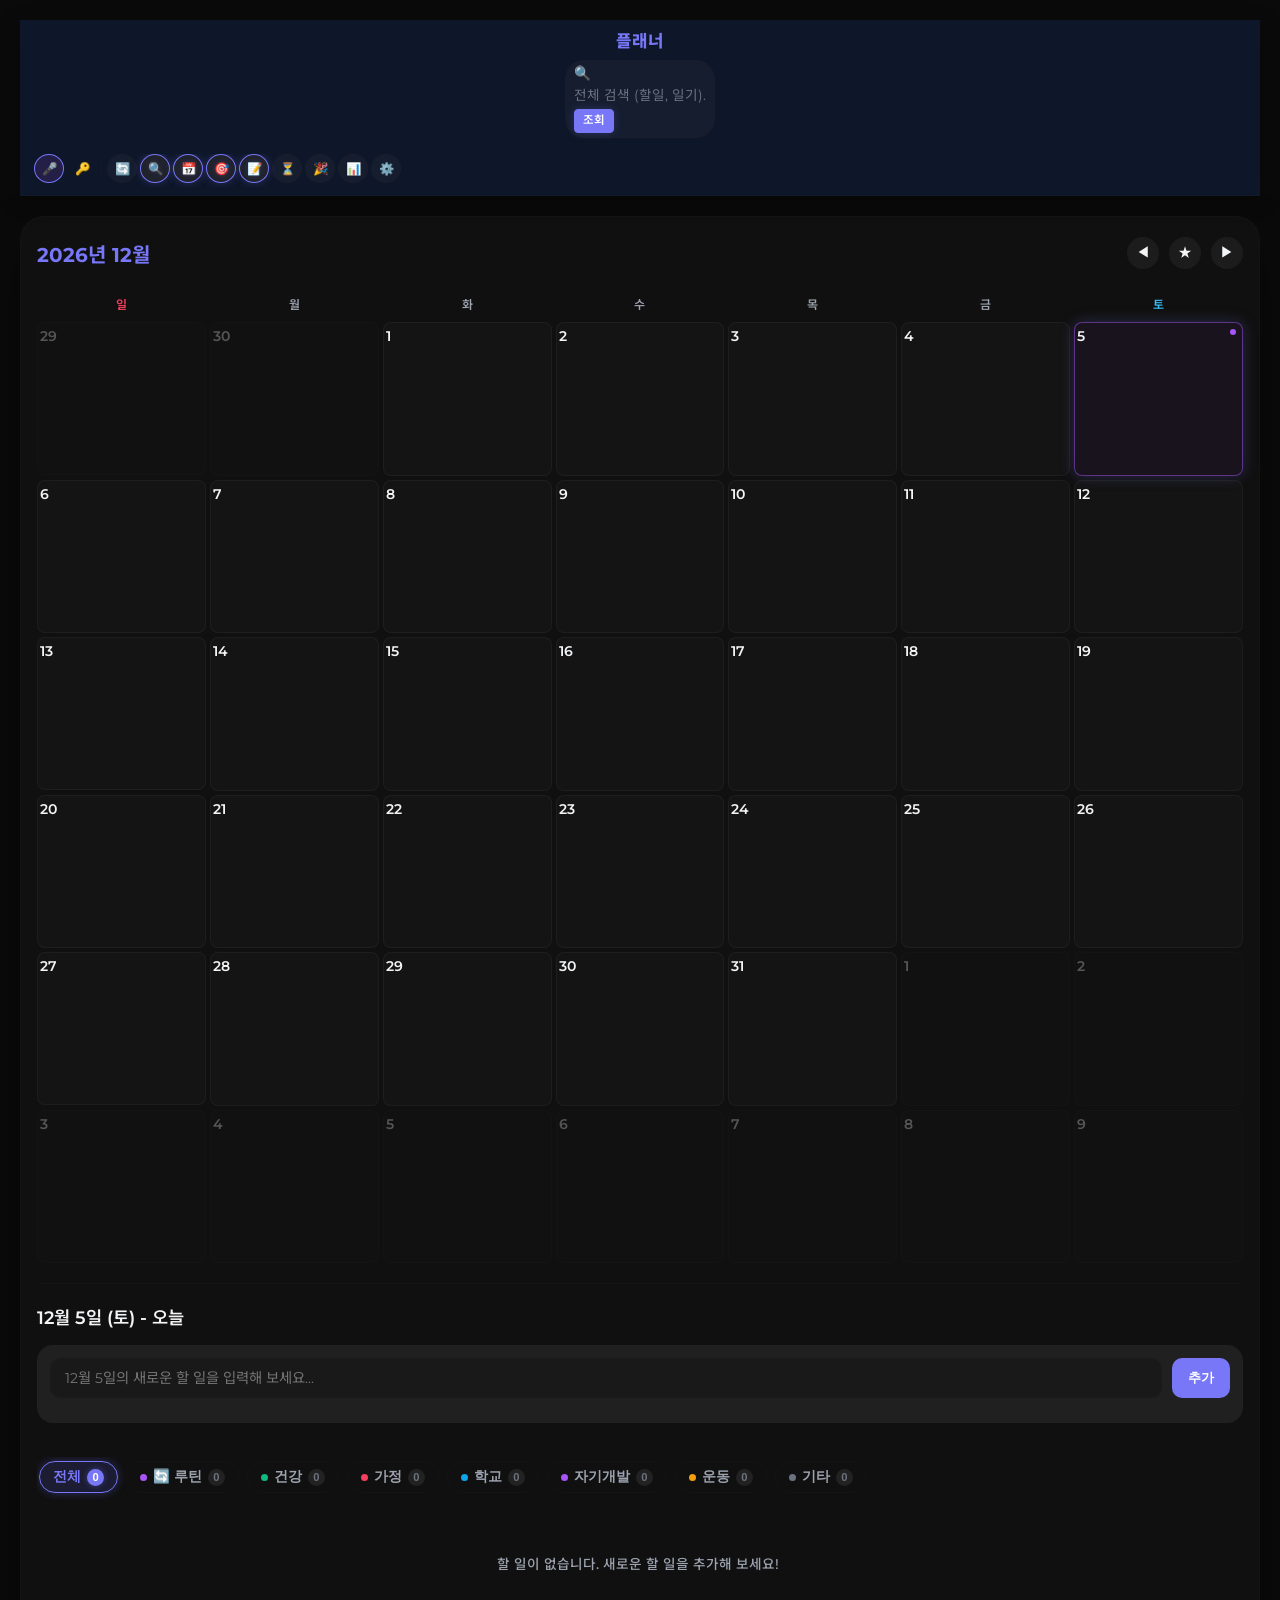
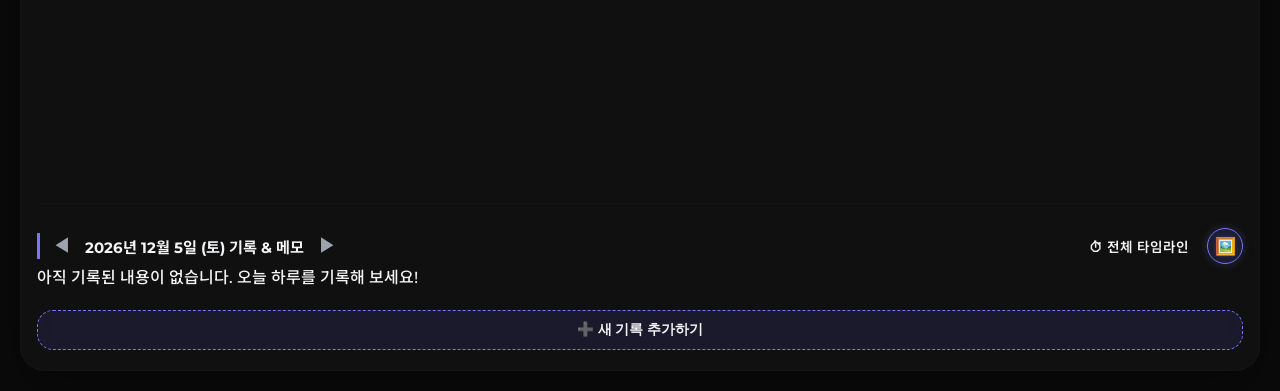
==== commit 04482c57: "Add files via upload" ====
--- a/index.html
+++ b/index.html
@@ -376,7 +376,7 @@
                     <div class="diary-section-header" style="display: flex; align-items: center; justify-content: space-between;">
             <h3 class="diary-section-title" style="display: flex; align-items: center; gap: 10px; margin: 0;">
               <button type="button" id="btn-diary-prev-date" class="date-nav-btn" title="이전 날짜 기록 보기" style="background: none; border: none; font-size: 1.2rem; cursor: pointer; color: var(--text-secondary); padding: 0 4px;">◀</button>
-              오늘의 기록 & 메모
+              <span id="diary-section-date-title">오늘의 기록 & 메모</span>
               <button type="button" id="btn-diary-next-date" class="date-nav-btn" title="다음 날짜 기록 보기" style="background: none; border: none; font-size: 1.2rem; cursor: pointer; color: var(--text-secondary); padding: 0 4px;">▶</button>
             </h3>
             <div style="display: flex; gap: 8px; align-items: center;">
@@ -489,6 +489,19 @@
       <!-- Analytics Dashboard Panel -->
       <section id="analytics-panel" class="analytics-panel hidden">
         <h2 class="analytics-title">📊 일정 성취도 분석</h2>
+        
+        <!-- Analytics Date Range Picker -->
+        <div class="analytics-date-range" style="display: flex; gap: 8px; align-items: center; margin-bottom: 20px; flex-wrap: wrap; background: var(--box-bg); padding: 12px; border-radius: 12px; border: 1px solid var(--panel-border);">
+          <span style="font-weight: 600; color: var(--text-primary);">📅 기간 설정:</span>
+          <input type="date" id="analytics-start-date" class="todo-input" style="width: auto; padding: 6px;">
+          <span style="color: var(--text-secondary);">~</span>
+          <input type="date" id="analytics-end-date" class="todo-input" style="width: auto; padding: 6px;">
+          <select id="analytics-sort-order" class="todo-input" style="width: auto; padding: 6px; margin-left: 10px;">
+            <option value="desc">최신순</option>
+            <option value="asc">과거순</option>
+          </select>
+          <button type="button" id="btn-analytics-filter" class="ctrl-btn active" style="margin-left: auto;">적용</button>
+        </div>
       
       <!-- Overall Stats Summary Cards -->
       <div class="stats-summary-grid">
@@ -531,14 +544,25 @@
 
       <!-- Main Analysis Tabs / Controls -->
       <div class="analytics-tabs-container">
-        <div class="analytics-tab-buttons">
-          <button type="button" class="analytics-tab-btn active" id="tab-btn-categories">카테고리별 성취도</button>
-          <button type="button" class="analytics-tab-btn" id="tab-btn-todos">할 일 항목별 추적</button>
+        <div class="analytics-tab-buttons" style="flex-wrap: wrap;">
+          <button type="button" class="analytics-tab-btn active" id="tab-btn-overall">일일 타임라인</button>
+          <button type="button" class="analytics-tab-btn" id="tab-btn-categories">카테고리 통계</button>
+          <button type="button" class="analytics-tab-btn" id="tab-btn-todos">할 일 항목별</button>
           <button type="button" class="analytics-tab-btn" id="tab-btn-routines">루틴 달성 현황</button>
         </div>
 
+        <!-- Overall Daily Timeline View -->
+        <div class="analytics-tab-view" id="view-overall">
+          <div class="chart-container">
+            <h3 class="chart-title">📈 매일 전체 성취도 타임라인</h3>
+            <div id="overall-timeline-container" style="display: flex; flex-direction: column; gap: 10px; margin-top: 15px; max-height: 400px; overflow-y: auto; padding-right: 5px;">
+              <!-- Dynamically populated daily stats -->
+            </div>
+          </div>
+        </div>
+
         <!-- Category Analytics View -->
-        <div class="analytics-tab-view" id="view-categories">
+        <div class="analytics-tab-view hidden" id="view-categories">
           <div class="chart-container">
             <h3 class="chart-title">카테고리별 비교 그래프</h3>
             <div class="bar-chart" id="category-bar-chart">
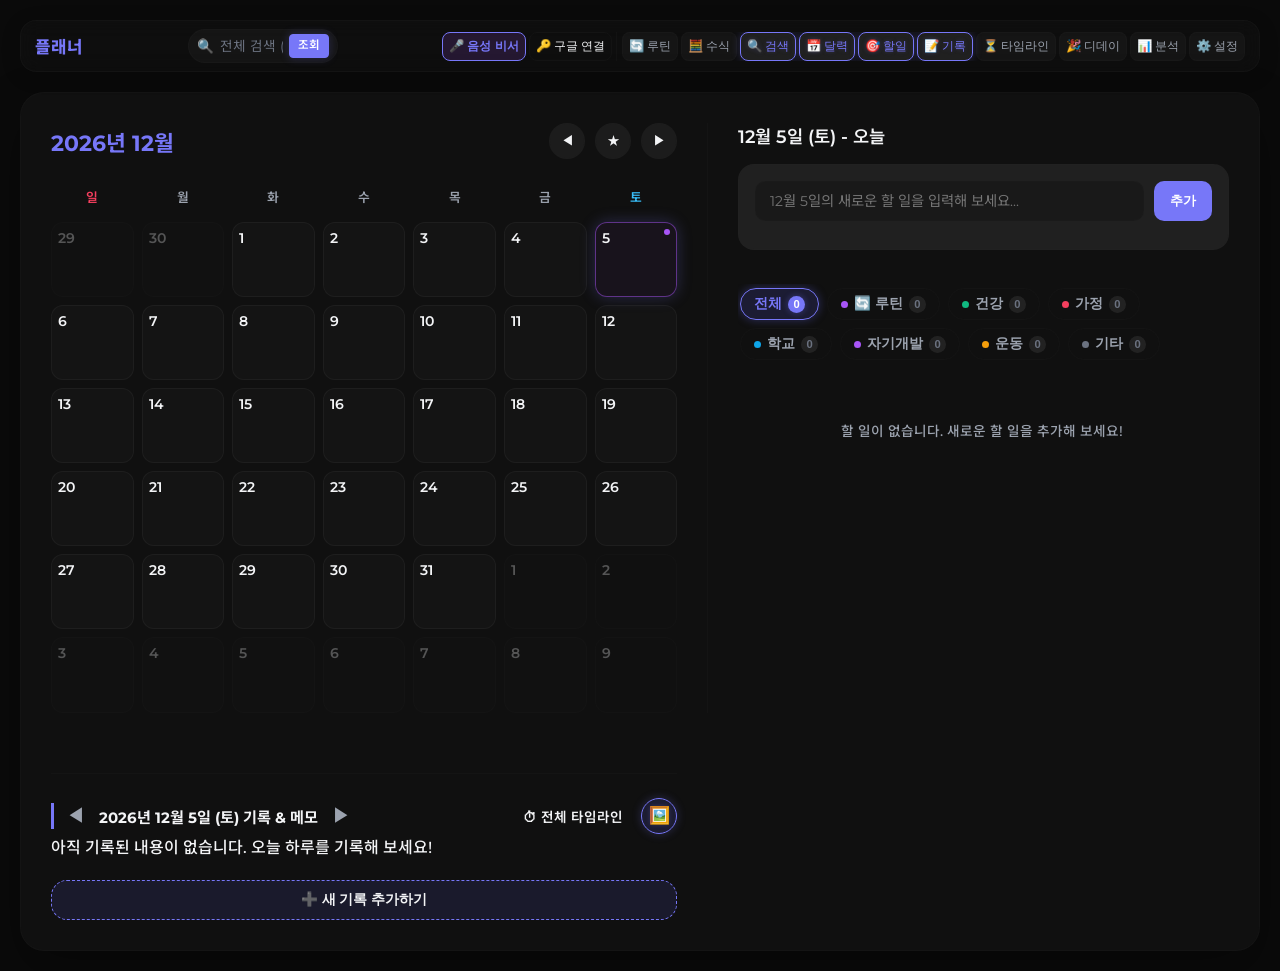
==== commit cf35e06c: "Add files via upload" ====
--- a/index.html
+++ b/index.html
@@ -64,6 +64,7 @@
         <button type="button" id="btn-toggle-ddays" class="header-toggle-btn" title="🎉 디데이/기념일 보이기/숨기기" data-section-id="ddays">🎉 <span class="btn-text">디데이</span></button>
         <button type="button" id="btn-toggle-analytics" class="header-toggle-btn" title="📊 통계/분석 보이기/숨기기" data-section-id="analytics">📊 <span class="btn-text">분석</span></button>
         <button type="button" id="btn-toggle-control-panel" class="header-toggle-btn" title="⚙️ 테마/설정 보이기/숨기기" data-section-id="settings">⚙️ <span class="btn-text">설정</span></button>
+        <button type="button" id="btn-open-math-editor" class="header-toggle-btn" title="🧮 수식 편집기 새창 열기" onclick="window.open('index수식.html', 'mathEditorWindow', 'width=' + screen.availWidth + ',height=' + screen.availHeight + ',fullscreen=yes,scrollbars=yes,resizable=yes');">🧮 <span class="btn-text">수식</span></button>
       </div>
     </header>
 
@@ -163,12 +164,13 @@
         
         <!-- Google Drive Backup & Sync -->
         <div class="control-group gdrive-custom-group" style="margin: 0; width: 100%; display: flex; flex-direction: column; align-items: flex-start; gap: 8px; flex-grow: 2; white-space: normal;">
-          <span class="control-label" style="white-space: normal;">💾 구글 드라이브 연동 & 백업:</span>
+          <span class="control-label" style="white-space: normal;">💾 데이터 백업 및 복구:</span>
           <div style="display: flex; flex-wrap: wrap; gap: 8px; width: 100%; white-space: normal;">
             <button type="button" class="ctrl-btn" id="btn-gdrive-login" style="font-weight: 600; display: flex; align-items: center; gap: 6px;">🔑 구글 로그인</button>
             <button type="button" class="ctrl-btn" id="btn-gdrive-backup" disabled style="font-weight: 600; display: flex; align-items: center; gap: 6px;">📤 드라이브 백업</button>
             <button type="button" class="ctrl-btn" id="btn-gdrive-restore" disabled style="font-weight: 600; display: flex; align-items: center; gap: 6px;">📥 드라이브 복원</button>
-            <button type="button" class="ctrl-btn" id="btn-gdrive-recover" disabled style="font-weight: 600; display: flex; align-items: center; gap: 6px; background-color: rgba(239, 68, 68, 0.15); color: #ef4444; border-color: #ef4444;">⏱️ 과거 기록 복구</button>
+            <button type="button" class="ctrl-btn" id="btn-gdrive-recover" disabled style="font-weight: 600; display: flex; align-items: center; gap: 6px; background-color: rgba(239, 68, 68, 0.15); color: #ef4444; border-color: #ef4444;">⏱️ 과거 기록 복구 (GDrive)</button>
+            <button type="button" class="ctrl-btn" id="btn-local-recover" style="font-weight: 600; display: flex; align-items: center; gap: 6px; background-color: rgba(59, 130, 246, 0.15); color: #3b82f6; border-color: #3b82f6;">⏱️ 기기 내 기록 복구 (로컬)</button>
             <button type="button" class="ctrl-btn" id="btn-gdrive-logout" style="font-weight: 600; display: flex; align-items: center; gap: 6px; display: none;">🔌 연동 해제</button>
           </div>
           <div style="width: 100%; max-width: 100%; font-size: 0.72rem; color: var(--text-secondary); line-height: 1.4; display: flex; flex-direction: column; gap: 6px; box-sizing: border-box; white-space: normal;">
@@ -450,15 +452,35 @@
             <input type="text" id="new-routine-input" class="todo-input" placeholder="새로운 루틴을 입력하세요..." autocomplete="off">
             <button type="button" id="add-routine-btn" class="add-btn">추가</button>
           </div>
-          <div class="todo-options-row" style="flex-wrap: wrap; gap: 8px;">
-            <div class="category-picker" id="routine-category-selector" style="flex: 1; min-width: 200px;">
-              <!-- Dynamically populated by JS -->
-            </div>
-            <div class="routine-date-range-picker" style="display: flex; gap: 4px; align-items: center; flex-wrap: wrap;">
-              <span style="font-size: 0.8rem; color: var(--text-secondary); white-space: nowrap;">기간 (선택):</span>
-              <input type="date" id="new-routine-start" class="todo-input" style="width: 130px; padding: 6px; font-size: 0.8rem;">
-              <span style="color: var(--text-secondary);">~</span>
-              <input type="date" id="new-routine-end" class="todo-input" style="width: 130px; padding: 6px; font-size: 0.8rem;">
+          <div class="todo-options-row" style="flex-direction: column; gap: 8px;">
+            <div style="display: flex; flex-wrap: wrap; gap: 8px; width: 100%;">
+              <div class="category-picker" id="routine-category-selector" style="flex: 1; min-width: 200px;">
+                <!-- Dynamically populated by JS -->
+              </div>
+              <div class="routine-date-range-picker" style="display: flex; gap: 4px; align-items: center; flex-wrap: wrap;">
+                <span style="font-size: 0.8rem; color: var(--text-secondary); white-space: nowrap;">기간 (선택):</span>
+                <input type="date" id="new-routine-start" class="todo-input" style="width: 130px; padding: 6px; font-size: 0.8rem;">
+                <span style="color: var(--text-secondary);">~</span>
+                <input type="date" id="new-routine-end" class="todo-input" style="width: 130px; padding: 6px; font-size: 0.8rem;">
+              </div>
+            </div>
+            <div class="routine-advanced-options" style="display: flex; flex-wrap: wrap; gap: 16px; padding: 10px; background: rgba(0,0,0,0.03); border-radius: 8px; border: 1px solid var(--panel-border); width: 100%; box-sizing: border-box;">
+              <div style="display: flex; flex-direction: column; gap: 6px;">
+                <span style="font-size: 0.8rem; font-weight: 600; color: var(--text-primary);">반복 요일 (선택 안 하면 매일)</span>
+                <div style="display: flex; gap: 8px; flex-wrap: wrap;" id="routine-dow-checkboxes">
+                  <label style="font-size: 0.8rem; display: flex; align-items: center; gap: 4px; cursor: pointer; color: var(--text-primary);"><input type="checkbox" value="1">월</label>
+                  <label style="font-size: 0.8rem; display: flex; align-items: center; gap: 4px; cursor: pointer; color: var(--text-primary);"><input type="checkbox" value="2">화</label>
+                  <label style="font-size: 0.8rem; display: flex; align-items: center; gap: 4px; cursor: pointer; color: var(--text-primary);"><input type="checkbox" value="3">수</label>
+                  <label style="font-size: 0.8rem; display: flex; align-items: center; gap: 4px; cursor: pointer; color: var(--text-primary);"><input type="checkbox" value="4">목</label>
+                  <label style="font-size: 0.8rem; display: flex; align-items: center; gap: 4px; cursor: pointer; color: var(--text-primary);"><input type="checkbox" value="5">금</label>
+                  <label style="font-size: 0.8rem; display: flex; align-items: center; gap: 4px; cursor: pointer; color: #3b82f6;"><input type="checkbox" value="6">토</label>
+                  <label style="font-size: 0.8rem; display: flex; align-items: center; gap: 4px; cursor: pointer; color: #ef4444;"><input type="checkbox" value="0">일</label>
+                </div>
+              </div>
+              <div style="display: flex; flex-direction: column; gap: 6px;">
+                <span style="font-size: 0.8rem; font-weight: 600; color: var(--text-primary);">반복 날짜 (쉼표로 구분, 예: 1, 15, 31)</span>
+                <input type="text" id="routine-dom-input" class="todo-input" placeholder="특정 날짜 입력..." style="width: 200px; padding: 6px; font-size: 0.8rem;">
+              </div>
             </div>
           </div>
         </div>
@@ -864,11 +886,12 @@
         </div>
       </div>
 
-      <div class="todo-modal-field" style="margin-top: 4px;">
+      <div class="todo-modal-field" style="margin-top: 4px; display: flex; justify-content: space-between; align-items: center; flex-wrap: wrap; gap: 8px;">
         <label class="routine-label" for="todo-edit-modal-important" style="display: inline-flex; align-items: center; gap: 8px; cursor: pointer; color: #fbbf24; font-weight: 600;">
           <input type="checkbox" id="todo-edit-modal-important" class="important-checkbox">
           <span>⭐ 중요 표시 (목록 최상단에 고정)</span>
         </label>
+        <button type="button" id="btn-todo-edit-dday" class="todo-modal-btn" style="background-color: rgba(236, 72, 153, 0.1); color: #ec4899; border: 1px solid #ec4899; padding: 6px 12px; font-size: 0.85rem; margin: 0; display: flex; align-items: center; gap: 4px; flex: 0 0 auto;">🎉 디데이 만들기</button>
       </div>
       
       <div class="todo-modal-actions">
@@ -1020,6 +1043,28 @@
     </div>
   </div>
 </div>
+<!-- Local Recovery Modal -->
+<div id="local-recovery-modal" class="modal-backdrop hidden">
+  <div class="modal-content" style="max-width: 500px; padding: 25px;">
+    <h3 style="font-size: 1.25rem; font-weight: 700; margin-bottom: 10px; display: flex; align-items: center; gap: 8px;">
+      <span style="font-size: 1.4rem;">⏱️</span> 기기 내 기록 복구
+    </h3>
+    <p style="color: var(--text-color); opacity: 0.8; font-size: 0.9rem; margin-bottom: 20px; line-height: 1.5;">
+      기기에 저장된 이전 버전의 백업본을 불러와 덮어씁니다.<br>
+      덮어써진 데이터나 잃어버린 기록을 복구할 수 있습니다.
+    </p>
+    
+    <div id="local-recovery-list" style="max-height: 300px; overflow-y: auto; margin-bottom: 20px; border-radius: 8px; border: 1px solid var(--border-color); padding: 10px; display: flex; flex-direction: column; gap: 8px;">
+      <div style="text-align: center; padding: 20px; color: var(--text-color); opacity: 0.6; font-size: 0.9rem;">
+        기록을 불러오는 중...
+      </div>
+    </div>
+
+    <div class="modal-actions" style="margin-top: 15px; justify-content: flex-end;">
+      <button type="button" class="btn btn-cancel" id="btn-local-recovery-cancel">닫기</button>
+    </div>
+  </div>
+</div>
 <!-- Timeline Modal -->
 <div class="todo-modal-backdrop hidden" id="timeline-modal-backdrop" style="z-index: 2000;"></div>
 <div class="todo-modal-content timeline-modal-content hidden" id="timeline-modal-content" style="z-index: 2001; width: 95%; max-width: 1000px; height: 90vh; display: flex; flex-direction: column; position: fixed; top: 0; bottom: 0; left: 0; right: 0; margin: auto;">
@@ -1030,7 +1075,12 @@
         <div style="font-size: 0.85rem; color: var(--text-secondary);">과거부터 현재까지 기록한 모든 일기와 할 일을 시간의 흐름대로 모아봅니다.</div>
       </div>
       <div style="display: flex; align-items: center; gap: 12px;">
-        <div class="timeline-filters" style="display: flex; gap: 8px; flex-wrap: wrap;">
+        <div class="timeline-filters" style="display: flex; gap: 8px; flex-wrap: wrap; align-items: center;">
+          <select id="global-timeline-sort-order" class="todo-input" style="width: auto; padding: 4px 8px; font-size: 0.85rem;">
+            <option value="desc">최신순</option>
+            <option value="asc">과거순</option>
+          </select>
+          <div style="width: 1px; height: 20px; background-color: var(--border-color); margin: 0 4px;"></div>
           <button type="button" class="timeline-filter-btn active" data-filter="all">🌐 전체</button>
           <button type="button" class="timeline-filter-btn" data-filter="todo">🎯 할 일</button>
           <button type="button" class="timeline-filter-btn" data-filter="diary">📝 기록</button>
--- a/style.css
+++ b/style.css
@@ -5346,5 +5346,31 @@
   font-size: 0.85rem;
   color: var(--text-secondary);
   margin-top: 4px;
+}
+
+/* --- SortableJS Custom Styles --- */
+.sortable-ghost {
+  opacity: 0.25 !important;
+  background-color: rgba(255, 255, 255, 0.05) !important;
+  border: 2px dashed var(--accent-color) !important;
+  border-radius: 8px !important;
+  transform: scale(0.98);
+}
+.sortable-drag {
+  opacity: 1 !important;
+  box-shadow: 0 15px 35px rgba(0,0,0,0.5) !important;
+  transform: scale(1.03) !important;
+  background-color: var(--panel-bg, #222) !important;
+  border: 1px solid var(--accent-color) !important;
+  border-radius: 8px !important;
+  z-index: 99999 !important;
+  cursor: grabbing !important;
+}
+body.light-theme .sortable-ghost {
+  background-color: rgba(0, 0, 0, 0.05) !important;
+}
+body.light-theme .sortable-drag {
+  box-shadow: 0 15px 35px rgba(0,0,0,0.15) !important;
+  background-color: #fff !important;
 }
 
--- a/drawing.css
+++ b/drawing.css
@@ -371,4 +371,61 @@
 }
 .diary-drawing-container.view-mode {
   height: 250px;
+}
+
+/* Custom brush/eraser cursor */
+#drawing-cursor {
+  position: absolute;
+  border: 1px solid rgba(0, 0, 0, 0.5);
+  background-color: rgba(255, 255, 255, 0.2);
+  border-radius: 50%;
+  pointer-events: none;
+  transform: translate(-50%, -50%);
+  z-index: 9999;
+  display: none; /* Hidden initially or when out of canvas */
+  mix-blend-mode: difference;
+}
+
+/* Custom Scrollbars */
+.drawing-scrollbar {
+  position: absolute;
+  background: rgba(255, 255, 255, 0.1);
+  border-radius: 4px;
+  z-index: 1000;
+  opacity: 0.7;
+  transition: opacity 0.2s;
+}
+.drawing-scrollbar:hover {
+  opacity: 1;
+}
+.drawing-scrollbar-thumb {
+  position: absolute;
+  background: rgba(255, 255, 255, 0.5);
+  border-radius: 4px;
+  cursor: pointer;
+}
+.drawing-scrollbar-thumb:hover {
+  background: rgba(255, 255, 255, 0.8);
+}
+
+.drawing-scrollbar.horizontal {
+  bottom: 0;
+  left: 0;
+  height: 12px;
+  width: 100%;
+}
+.drawing-scrollbar.horizontal .drawing-scrollbar-thumb {
+  top: 2px;
+  bottom: 2px;
+}
+
+.drawing-scrollbar.vertical {
+  right: 0;
+  top: 0;
+  width: 12px;
+  height: 100%;
+}
+.drawing-scrollbar.vertical .drawing-scrollbar-thumb {
+  left: 2px;
+  right: 2px;
 }
--- a/style.css
+++ b/style.css
@@ -5346,5 +5346,31 @@
   font-size: 0.85rem;
   color: var(--text-secondary);
   margin-top: 4px;
+}
+
+/* --- SortableJS Custom Styles --- */
+.sortable-ghost {
+  opacity: 0.25 !important;
+  background-color: rgba(255, 255, 255, 0.05) !important;
+  border: 2px dashed var(--accent-color) !important;
+  border-radius: 8px !important;
+  transform: scale(0.98);
+}
+.sortable-drag {
+  opacity: 1 !important;
+  box-shadow: 0 15px 35px rgba(0,0,0,0.5) !important;
+  transform: scale(1.03) !important;
+  background-color: var(--panel-bg, #222) !important;
+  border: 1px solid var(--accent-color) !important;
+  border-radius: 8px !important;
+  z-index: 99999 !important;
+  cursor: grabbing !important;
+}
+body.light-theme .sortable-ghost {
+  background-color: rgba(0, 0, 0, 0.05) !important;
+}
+body.light-theme .sortable-drag {
+  box-shadow: 0 15px 35px rgba(0,0,0,0.15) !important;
+  background-color: #fff !important;
 }
 
